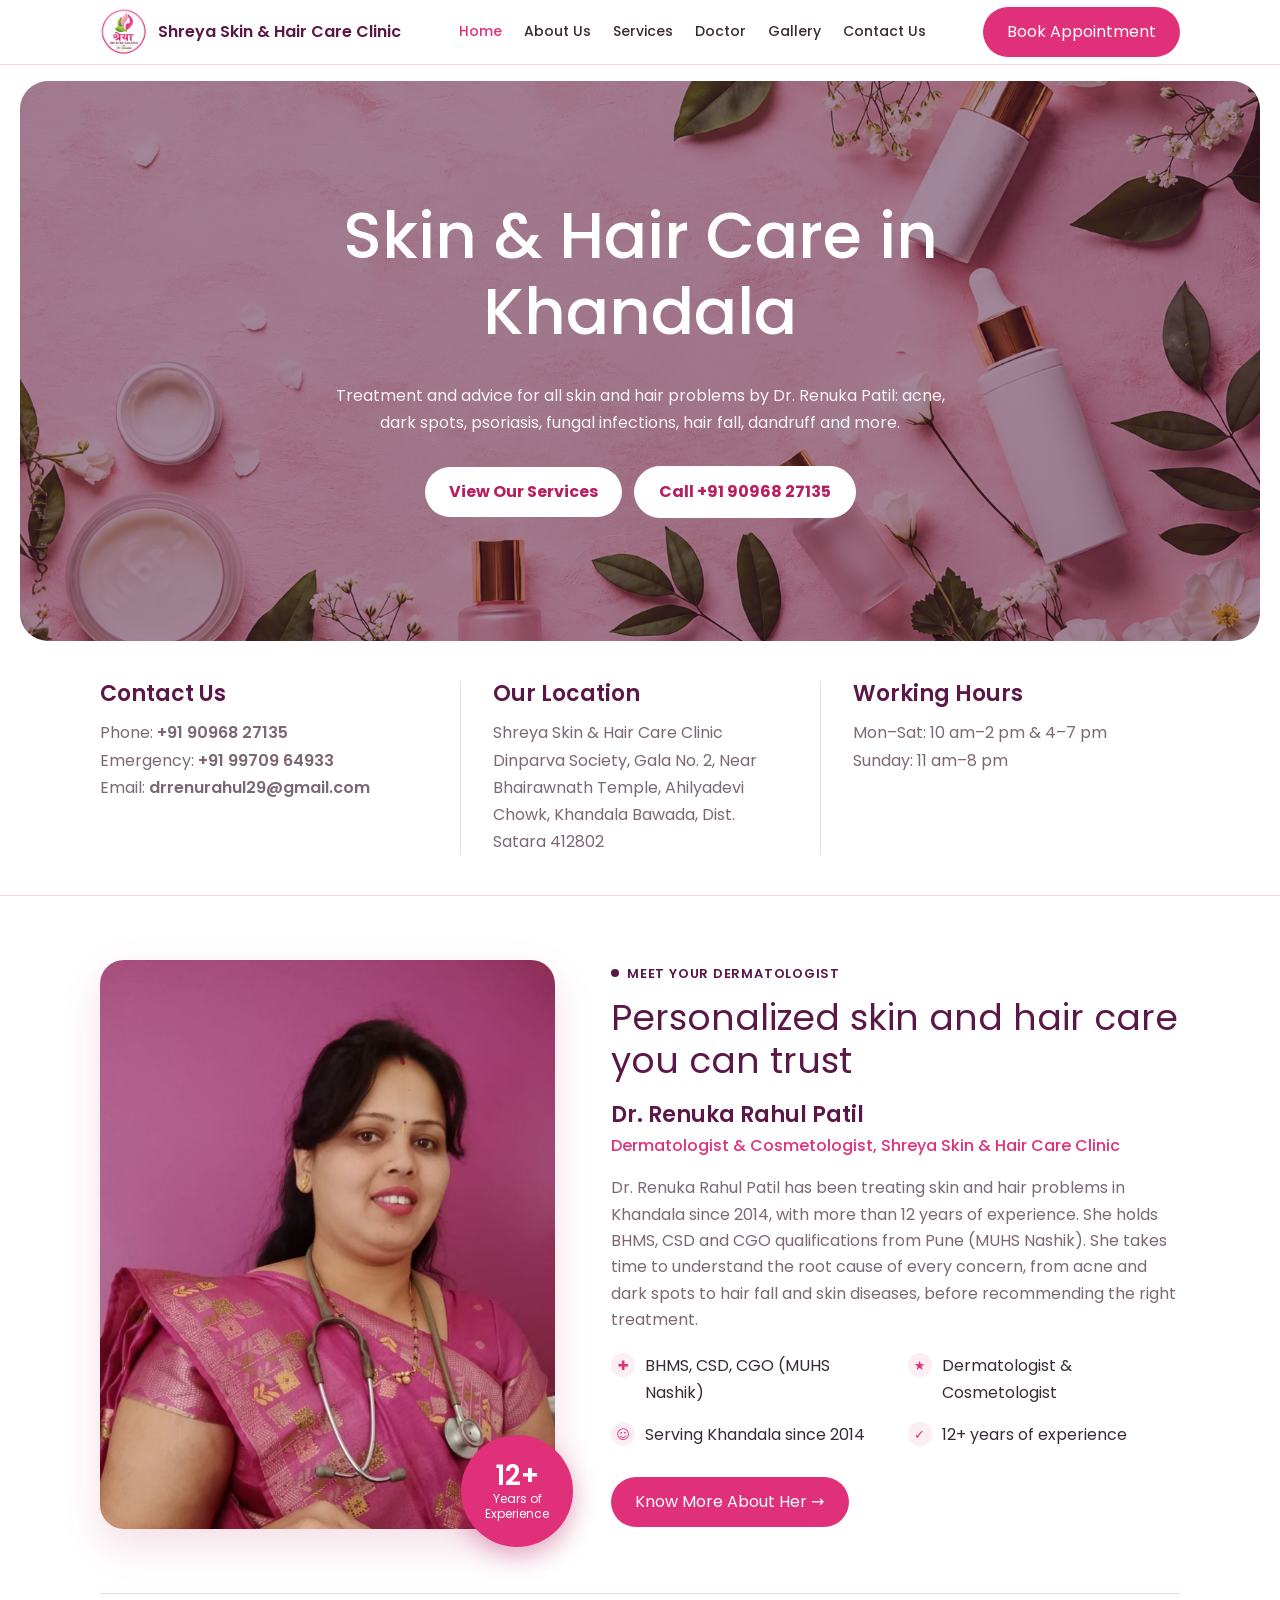
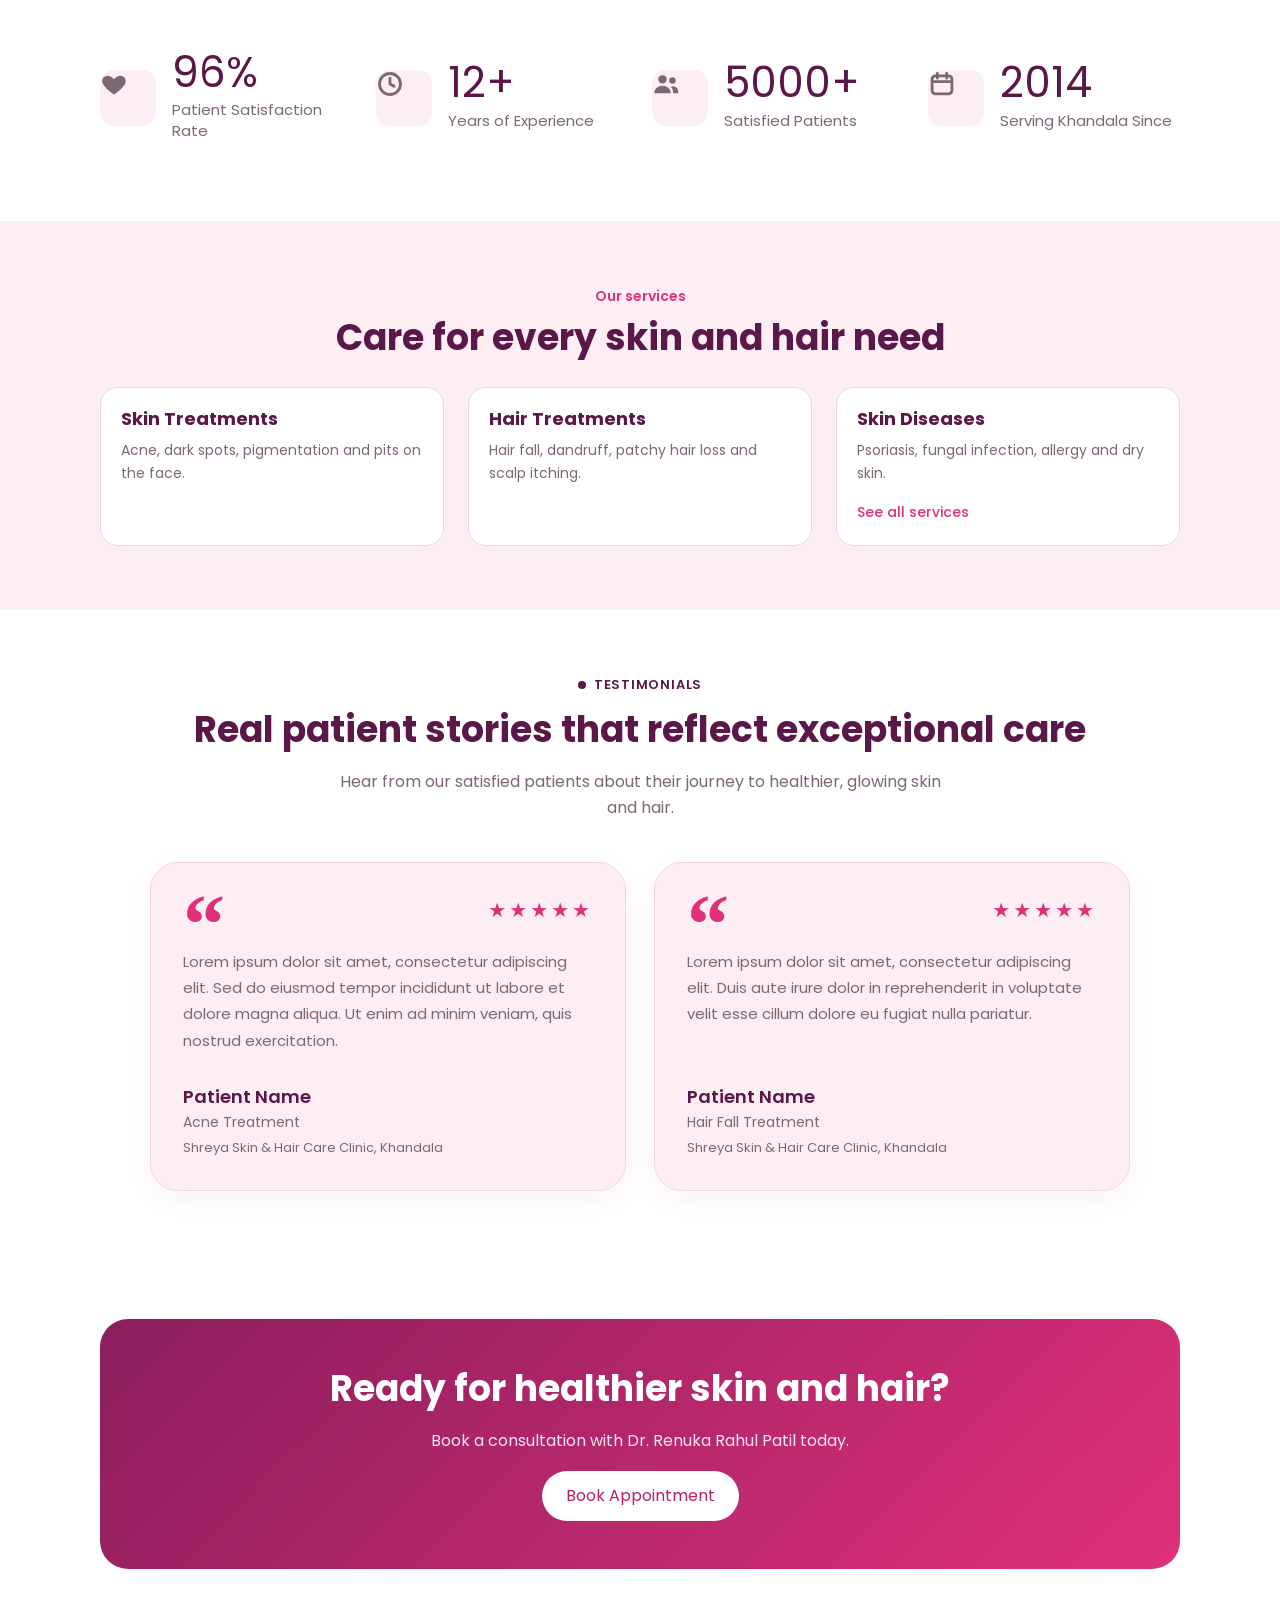
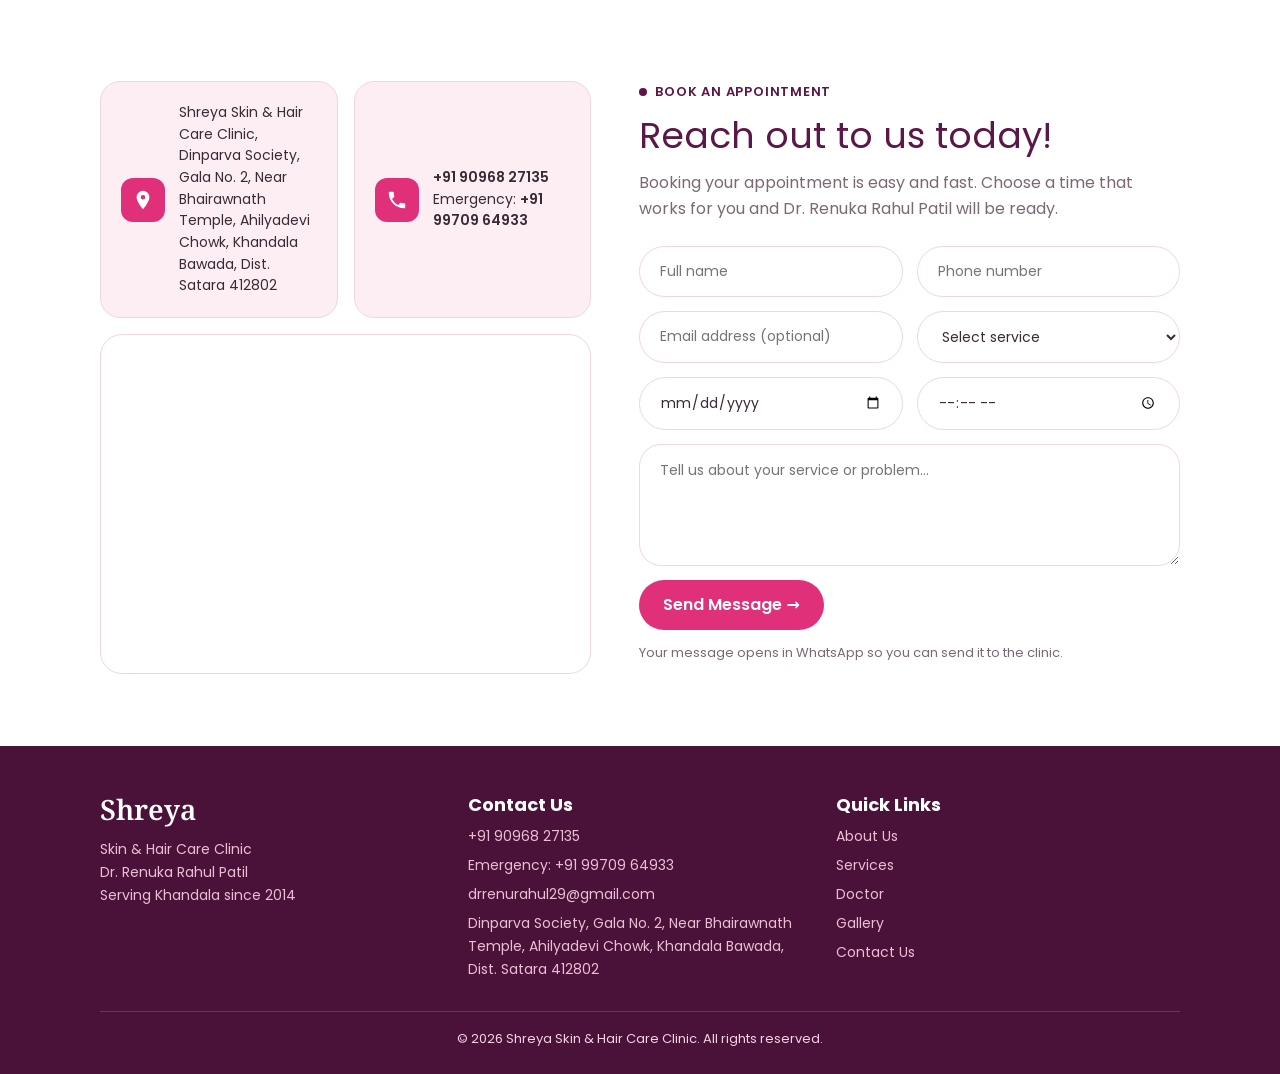
==== index.html @ c4e09630 "Add files via upload" ====
<!DOCTYPE html>
<html lang="en">
<head>
<meta charset="utf-8">
<meta name="viewport" content="width=device-width, initial-scale=1, viewport-fit=cover">
<title>Skin & Hair Care Clinic in Khandala | Shreya Skin & Hair Care Clinic</title>
<meta name="description" content="Shreya Skin & Hair Care Clinic, Khandala. Treatment and advice for skin and hair problems by Dr. Renuka Rahul Patil, Dermatologist &amp; Cosmetologist, since 2014. Call +91 90968 27135.">
<link rel="icon" href="images/logo.jpg">
<link href="https://fonts.googleapis.com/css2?family=Poppins:wght@400;500;600&family=Noto+Serif+Devanagari:wght@600&display=swap" rel="stylesheet">
<link rel="stylesheet" href="css/style.css">
<style>
.hero .wrap a.btn{font-weight:700!important;transition:background .25s,color .25s,border-color .25s,transform .25s!important}
.hero .wrap a.btn:hover,.hero .wrap a.btn:focus-visible{background:#9d2f5e!important;color:#fff!important;border-color:#9d2f5e!important;transform:translateY(-2px)!important}
</style>
</head>
<body>
<header><div class="wrap">
<a href="index.html" class="brand"><img src="images/logo.jpg" alt="Shreya clinic logo"><span>Shreya Skin & Hair Care Clinic</span></a>
<nav><a href="index.html" aria-current="true">Home</a><a href="about.html">About Us</a><a href="service.html">Services</a><a href="doctor.html">Doctor</a><a href="gallery.html">Gallery</a><a href="contact.html">Contact Us</a></nav>
<a class="btn" href="contact.html">Book Appointment</a>
</div></header>

<main>
<div class="hero hb"><div class="wrap">
<h1>Skin & Hair Care in Khandala</h1>
<p>Treatment and advice for all skin and hair problems by Dr. Renuka Patil: acne, dark spots, psoriasis, fungal infections, hair fall, dandruff and more.<br></p>
<a class="btn" href="service.html">View Our Services</a><a class="btn ghost" href="tel:+919096827135">Call +91 90968 27135</a>
</div></div>
<div class="info"><div class="wrap">
<div><h3>Contact Us</h3><p>Phone: <a href="tel:+919096827135">+91 90968 27135</a><br>Emergency: <a href="tel:+919970964933">+91 99709 64933</a><br>Email: <a href="mailto:drrenurahul29@gmail.com">drrenurahul29@gmail.com</a></p></div>
<div><h3>Our Location</h3><p>Shreya Skin &amp; Hair Care Clinic<br>Dinparva Society, Gala No. 2, Near Bhairawnath Temple, Ahilyadevi Chowk, Khandala Bawada, Dist. Satara 412802</p></div>
<div><h3>Working Hours</h3><p>Mon–Sat: 10 am–2 pm &amp; 4–7 pm<br>Sunday: 11 am–8 pm</p></div>
</div></div>
<section><div class="wrap dr">
<div class="drimg"><img src="images/dr-renuka-patil.jpg" alt="Dr. Renuka Patil"><div class="exp"><b>12+</b><span>Years of<br>Experience</span></div></div>
<div class="drtxt">
<div class="eyebrow">Meet your dermatologist</div>
<h2>Personalized skin and hair care you can trust</h2>
<h3>Dr. Renuka Rahul Patil</h3>
<div class="role">Dermatologist &amp; Cosmetologist, Shreya Skin &amp; Hair Care Clinic</div>
<p>Dr. Renuka Rahul Patil has been treating skin and hair problems in Khandala since 2014, with more than 12 years of experience. She holds BHMS, CSD and CGO qualifications from Pune (MUHS Nashik). She takes time to understand the root cause of every concern, from acne and dark spots to hair fall and skin diseases, before recommending the right treatment.</p>
<ul class="feat">
<li><i>&#10010;</i>BHMS, CSD, CGO (MUHS Nashik)</li>
<li><i>&#9733;</i>Dermatologist &amp; Cosmetologist</li>
<li><i>&#9786;</i>Serving Khandala since 2014</li>
<li><i>&#10003;</i>12+ years of experience</li>
</ul>
<a class="btn" href="doctor.html">Know More About Her &rarr;</a>
</div>
</div></section>
<section class="nsec"><div class="wrap"><div class="nums">
<div class="nm"><span class="ni"><svg viewBox="0 0 24 24" width="28" height="28" aria-hidden="true"><path fill="currentColor" d="M12 21s-7.5-4.6-9.6-9.4C1 8.4 3 5 6.5 5c2.1 0 3.8 1.1 5.5 3 1.7-1.9 3.4-3 5.5-3C21 5 23 8.4 21.6 11.6 19.5 16.4 12 21 12 21z"/></svg></span><div><b>96%</b><span>Patient Satisfaction Rate</span></div></div>
<div class="nm"><span class="ni"><svg viewBox="0 0 24 24" width="28" height="28" aria-hidden="true"><circle cx="12" cy="12" r="9" fill="none" stroke="currentColor" stroke-width="2.4"/><path d="M12 7v5l3.5 2" fill="none" stroke="currentColor" stroke-width="2.4" stroke-linecap="round" stroke-linejoin="round"/></svg></span><div><b>12+</b><span>Years of Experience</span></div></div>
<div class="nm"><span class="ni"><svg viewBox="0 0 24 24" width="28" height="28" aria-hidden="true"><circle cx="9" cy="8" r="3.6" fill="currentColor"/><path fill="currentColor" d="M2 20c0-4 3.2-6.4 7-6.4s7 2.4 7 6.4z"/><circle cx="17.5" cy="9" r="2.8" fill="currentColor"/><path fill="currentColor" d="M17.5 14c3 0 5 1.8 5 4.6V20h-4.3c0-2.2-.6-4.1-2-5.4.4-.4 .9-.6 1.3-.6z"/></svg></span><div><b>5000+</b><span>Satisfied Patients</span></div></div>
<div class="nm"><span class="ni"><svg viewBox="0 0 24 24" width="28" height="28" aria-hidden="true"><rect x="3.5" y="5" width="17" height="15.5" rx="3" fill="none" stroke="currentColor" stroke-width="2.4"/><path d="M3.5 10h17M8 3v4M16 3v4" fill="none" stroke="currentColor" stroke-width="2.4" stroke-linecap="round"/></svg></span><div><b>2014</b><span>Serving Khandala Since</span></div></div>
</div></div></section>
<section class="alt"><div class="wrap">
<div class="center"><div class="tag">Our services</div><h2>Care for every skin and hair need</h2></div>
<div class="grid3" style="margin-top:28px">
<div class="card"><div class="b"><h3>Skin Treatments</h3><p>Acne, dark spots, pigmentation and pits on the face.</p></div></div>
<div class="card"><div class="b"><h3>Hair Treatments</h3><p>Hair fall, dandruff, patchy hair loss and scalp itching.</p></div></div>
<div class="card"><div class="b"><h3>Skin Diseases</h3><p>Psoriasis, fungal infection, allergy and dry skin.</p><a class="l" href="service.html">See all services</a></div></div>
</div></div></section>
<section><div class="wrap">
<div class="center"><div class="eyebrow" style="justify-content:center">Testimonials</div><h2>Real patient stories that reflect exceptional care</h2><p>Hear from our satisfied patients about their journey to healthier, glowing skin and hair.</p></div>
<div class="tmg">
<div class="tm"><div class="tmh"><span class="qm" aria-hidden="true">&ldquo;</span><span class="stars" aria-label="5 out of 5 stars">&#9733;&#9733;&#9733;&#9733;&#9733;</span></div>
<p>Lorem ipsum dolor sit amet, consectetur adipiscing elit. Sed do eiusmod tempor incididunt ut labore et dolore magna aliqua. Ut enim ad minim veniam, quis nostrud exercitation.</p>
<div class="who"><b>Patient Name</b><span>Acne Treatment</span><small>Shreya Skin &amp; Hair Care Clinic, Khandala</small></div></div>
<div class="tm"><div class="tmh"><span class="qm" aria-hidden="true">&ldquo;</span><span class="stars" aria-label="5 out of 5 stars">&#9733;&#9733;&#9733;&#9733;&#9733;</span></div>
<p>Lorem ipsum dolor sit amet, consectetur adipiscing elit. Duis aute irure dolor in reprehenderit in voluptate velit esse cillum dolore eu fugiat nulla pariatur.</p>
<div class="who"><b>Patient Name</b><span>Hair Fall Treatment</span><small>Shreya Skin &amp; Hair Care Clinic, Khandala</small></div></div>
</div></div></section>
<section><div class="wrap"><div class="teal center"><h2>Ready for healthier skin and hair?</h2><p>Book a consultation with Dr. Renuka Rahul Patil today.</p><a class="btn" style="background:#fff;color:var(--pink-d)" href="#book">Book Appointment</a></div></div></section>
<section id="book" class="bks"><div class="wrap bk">
<div class="bkl">
<div class="bkc">
<div class="ic"><span><svg viewBox="0 0 24 24" width="22" height="22" aria-hidden="true"><path fill="currentColor" d="M12 2a7 7 0 0 0-7 7c0 5.2 7 13 7 13s7-7.8 7-13a7 7 0 0 0-7-7zm0 9.5A2.5 2.5 0 1 1 12 6.5a2.5 2.5 0 0 1 0 5z"/></svg></span><p>Shreya Skin &amp; Hair Care Clinic, Dinparva Society, Gala No. 2, Near Bhairawnath Temple, Ahilyadevi Chowk, Khandala Bawada, Dist. Satara 412802</p></div>
<div class="ic"><span><svg viewBox="0 0 24 24" width="22" height="22" aria-hidden="true"><path fill="currentColor" d="M6.6 10.8a15.1 15.1 0 0 0 6.6 6.6l2.2-2.2a1 1 0 0 1 1-.25c1.1.37 2.3.57 3.6.57a1 1 0 0 1 1 1V20a1 1 0 0 1-1 1C10.6 21 3 13.4 3 4a1 1 0 0 1 1-1h3.5a1 1 0 0 1 1 1c0 1.3.2 2.5.57 3.6a1 1 0 0 1-.25 1z"/></svg></span><p><a href="tel:+919096827135">+91 90968 27135</a><br>Emergency: <a href="tel:+919970964933">+91 99709 64933</a></p></div>
</div>
<div class="bmap"><iframe title="Shreya Skin &amp; Hair Care Clinic location" src="https://www.google.com/maps?q=Shreya+Skin+Hair+Care+Clinic+Ahilyadevi+Chowk+Khandala+Satara+412802&amp;output=embed" loading="lazy" referrerpolicy="no-referrer-when-downgrade" allowfullscreen></iframe></div>
</div>
<div class="bkr">
<div class="eyebrow">Book an appointment</div>
<h2>Reach out to us today!</h2>
<p>Booking your appointment is easy and fast. Choose a time that works for you and Dr. Renuka Rahul Patil will be ready.</p>
<form id="bkf" class="bkf">
<input type="text" name="name" placeholder="Full name" aria-label="Full name" required>
<input type="tel" name="phone" placeholder="Phone number" aria-label="Phone number" required>
<input type="email" name="email" placeholder="Email address (optional)" aria-label="Email address">
<select name="service" aria-label="Select service" required>
<option value="">Select service</option>
<option>Acne treatment</option>
<option>Dark spots &amp; pigmentation</option>
<option>Hair fall treatment</option>
<option>Dandruff &amp; scalp care</option>
<option>Psoriasis</option>
<option>Fungal infection</option>
<option>Allergy &amp; dry skin</option>
<option>Other</option>
</select>
<input type="date" name="date" aria-label="Preferred date">
<input type="time" name="time" aria-label="Preferred time">
<textarea name="msg" rows="4" placeholder="Tell us about your service or problem..." aria-label="Description"></textarea>
<button class="btn" type="submit">Send Message &rarr;</button>
</form>
<p class="bkn">Your message opens in WhatsApp so you can send it to the clinic.</p>
</div>
</div></section>
<script>
document.getElementById('bkf').addEventListener('submit',function(e){
e.preventDefault();var f=e.target,v=function(n){return f.elements[n].value.trim()};
var t='Appointment request%0AName: '+encodeURIComponent(v('name'))+'%0APhone: '+encodeURIComponent(v('phone'))+(v('email')?'%0AEmail: '+encodeURIComponent(v('email')):'')+'%0AService: '+encodeURIComponent(v('service'))+(v('date')?'%0ADate: '+encodeURIComponent(v('date')):'')+(v('time')?'%0ATime: '+encodeURIComponent(v('time')):'')+(v('msg')?'%0AMessage: '+encodeURIComponent(v('msg')):'');
window.open('https://wa.me/919096827135?text='+t,'_blank','noopener');
});
</script>
</main>

<footer><div class="wrap">
<div class="grid3">
<div><div class="wm">Shreya</div><p>Skin &amp; Hair Care Clinic<br>Dr. Renuka Rahul Patil<br>Serving Khandala since 2014</p></div>
<div><h3>Contact Us</h3><a href="tel:+919096827135">+91 90968 27135</a><a href="tel:+919970964933">Emergency: +91 99709 64933</a><a href="mailto:drrenurahul29@gmail.com">drrenurahul29@gmail.com</a><p>Dinparva Society, Gala No. 2, Near Bhairawnath Temple, Ahilyadevi Chowk, Khandala Bawada, Dist. Satara 412802</p></div>
<div><h3>Quick Links</h3><a href="about.html">About Us</a><a href="service.html">Services</a><a href="doctor.html">Doctor</a><a href="gallery.html">Gallery</a><a href="contact.html">Contact Us</a></div>
</div>
<div class="small">© 2026 Shreya Skin & Hair Care Clinic. All rights reserved.</div>
</div></footer>
<script src="js/main.js"></script>
</body>
</html>
---- css/style.css ----
:root{--pink:#e0307a;--pink-d:#b81f60;--blush:#fdeef4;--green:#6fa51f;--plum:#5b1747;--bg:#fff;--card:#fff;--text:#3a2a35;--muted:#7b6874;--line:#f0d6e2;box-sizing:border-box;padding-top:env(safe-area-inset-top,0px);padding-bottom:env(safe-area-inset-bottom,0px)}
@media (prefers-color-scheme:dark){:root:not([data-theme="light"]){--bg:#1d1219;--card:#2a1a24;--blush:#2a1a24;--text:#f3e6ed;--muted:#c3a9b8;--line:#4a2d3d;--plum:#f3d3e3}}
:root[data-theme="dark"]{--bg:#1d1219;--card:#2a1a24;--blush:#2a1a24;--text:#f3e6ed;--muted:#c3a9b8;--line:#4a2d3d;--plum:#f3d3e3}
html{scroll-padding-top:70px;scroll-behavior:smooth}
*{box-sizing:border-box}
body{margin:0;background:var(--bg);color:var(--text);font:400 16px/1.65 Poppins,system-ui,sans-serif}
h1,h2,h3{color:var(--plum);line-height:1.2;margin:0 0 .5em}
h1{font-size:clamp(30px,5vw,52px)}h2{font-size:clamp(24px,3.4vw,36px)}h3{font-size:18px}
p{margin:0 0 1em;color:var(--muted);max-width:62ch}
a{color:inherit;text-decoration:none}
.wrap{max-width:1120px;margin:0 auto;padding:0 20px}
section{padding:64px 0}
.btn{display:inline-block;background:var(--pink);color:#fff;padding:12px 24px;border-radius:999px;font-weight:500;border:0;cursor:pointer;font:inherit}
.btn:hover{background:var(--pink-d)}.btn.ghost{background:transparent;border:1.5px solid #fff}
:focus-visible{outline:3px solid var(--green);outline-offset:2px}
header{position:sticky;top:0;z-index:9;background:var(--bg);border-bottom:1px solid var(--line)}
header .wrap{display:flex;align-items:center;justify-content:space-between;height:64px;gap:16px}
header img{height:48px;width:48px;border-radius:50%}
.brand{display:flex;align-items:center;gap:10px;font-weight:600;color:var(--plum)}
nav{display:flex;gap:22px;font-size:14px;font-weight:500}nav a:hover{color:var(--pink)}
@media(max-width:820px){nav{display:none}.brand span{display:none}}
.hero{background:linear-gradient(135deg,#e0307a,#8b1e5c 60%,#4c7a14);color:#fff;text-align:center;padding:96px 0}
.hero h1,.hero p{color:#fff;margin-left:auto;margin-right:auto}.hero p{opacity:.92}
.hero .btn{background:#fff;color:var(--pink-d);margin:6px}
.info{background:var(--card);border-bottom:1px solid var(--line);padding:40px 0}
.info .wrap,.grid3,.grid2{display:grid;gap:24px}
.info .wrap{grid-template-columns:repeat(3,1fr);gap:0}
.info .wrap>div{padding:0 32px;border-left:1px solid var(--line)}
.info .wrap>div:first-child{border-left:0;padding-left:0}
.info h3{font-size:22px;font-weight:600;margin-bottom:12px}
.info p{margin:0;font-size:16px;line-height:1.7}
.info a{font-weight:600;color:var(--muted)}.info a:hover{color:var(--pink)}
@media(max-width:760px){.info .wrap{grid-template-columns:1fr}.info .wrap>div{padding:16px 0;border-left:0;border-top:1px solid var(--line)}.info .wrap>div:first-child{border-top:0;padding-top:0}}
.grid2{grid-template-columns:repeat(auto-fit,minmax(300px,1fr));align-items:center}
.grid3{grid-template-columns:repeat(auto-fit,minmax(260px,1fr))}
.ph{aspect-ratio:4/3;border-radius:20px;background:linear-gradient(145deg,#f9b4cf,#e0307a 55%,#8fbf3a);display:grid;place-items:center;color:#fff;text-align:center;padding:16px;font-size:14px}
.ph.tall{aspect-ratio:3/4}
.tag{color:var(--pink);font-weight:600;font-size:14px;margin-bottom:8px}
.alt{background:var(--blush)}
ul.ticks{list-style:none;padding:0;margin:0 0 20px}ul.ticks li{padding-left:28px;position:relative;margin-bottom:8px;color:var(--muted)}
ul.ticks li:before{content:"✓";position:absolute;left:0;color:var(--green);font-weight:700}
.stats{display:grid;grid-template-columns:repeat(auto-fit,minmax(170px,1fr));gap:16px;text-align:center}
.stats b{display:block;font-size:34px;color:var(--pink)}.stats span{color:var(--muted);font-size:14px}
.card{background:var(--card);border:1px solid var(--line);border-radius:18px;overflow:hidden}
.card .ph{border-radius:0;aspect-ratio:16/9}.card div.b{padding:20px}.card p{font-size:14px}
.card a.l{color:var(--pink);font-weight:500;font-size:14px}
.center{text-align:center}.center p{margin-left:auto;margin-right:auto}
.step{display:flex;gap:16px;margin-bottom:20px}.step i{font-style:normal;flex:none;width:40px;height:40px;border-radius:50%;background:var(--pink);color:#fff;display:grid;place-items:center;font-weight:600}
.step p{margin:0}
.teal{background:linear-gradient(135deg,#8b1e5c,#e0307a);border-radius:28px;padding:48px 28px;color:#fff}
.teal h2,.teal h3{color:#fff}.teal p{color:#fde3ee}
.ba{display:grid;grid-template-columns:repeat(auto-fit,minmax(240px,1fr));gap:16px}
details{background:var(--card);border:1px solid var(--line);border-radius:14px;padding:16px 20px;margin-bottom:12px}
summary{cursor:pointer;font-weight:500;color:var(--plum)}details p{margin:10px 0 0}
.quote{padding:24px}.quote p{font-style:italic}.quote b{color:var(--plum);font-size:14px}
form{display:grid;gap:12px}
input,select,textarea{width:100%;padding:12px 14px;border:1px solid var(--line);border-radius:12px;background:var(--card);color:var(--text);font:inherit}
footer{background:#4a1239;color:#f3d3e3;padding:48px 0 24px}
footer .grid3{margin-bottom:24px}footer h3{color:#fff}footer p,footer a{color:#e9bfd4;font-size:14px;display:block;margin-bottom:6px}
.small{font-size:13px;text-align:center;border-top:1px solid #7a2a62;padding-top:16px}
.wm{font:600 28px 'Noto Serif Devanagari',serif;color:#fff}
.pg[hidden]{display:none}nav a[aria-current=true]{color:var(--pink)}
@media(max-width:820px){header .wrap{flex-wrap:wrap;height:auto;padding:8px 20px}nav{display:flex;overflow-x:auto;order:3;width:100%;gap:18px;white-space:nowrap}.brand span{display:inline;font-size:13px}}
.pic{width:100%;border-radius:20px;display:block;object-fit:cover}.pic.tall{aspect-ratio:3/4;object-position:top}.ba img{width:100%;aspect-ratio:4/5;object-fit:contain;background:#fff;border-radius:16px;border:1px solid var(--line)}
.filters{display:flex;gap:8px;flex-wrap:wrap;margin-bottom:28px}.filters button{border:1px solid var(--line);background:var(--card);color:var(--text);padding:8px 20px;border-radius:999px;font:inherit;cursor:pointer}.filters button[aria-pressed=true]{background:var(--pink);color:#fff;border-color:var(--pink)}
.gal{display:grid;grid-template-columns:repeat(auto-fill,minmax(280px,1fr));gap:24px}
.gc{background:var(--card);border:1px solid var(--line);border-radius:20px;overflow:hidden;box-shadow:0 8px 28px rgba(224,48,122,.1);cursor:zoom-in}.gc[hidden]{display:none}
.gc>img{width:100%;aspect-ratio:1/1;object-fit:cover;object-position:top;display:block;background:var(--blush)}.gc.doc>img{object-fit:contain}
.gc div{padding:16px 20px 22px}.gc small{color:var(--pink);font-weight:600;font-size:13px}.gc h3{margin:4px 0 6px}.gc p{font-size:14px;margin:0}
#lb{position:fixed;inset:0;z-index:50;background:rgba(30,10,24,.88);display:grid;place-items:center;padding:20px}#lb[hidden]{display:none}#lb img{max-width:100%;max-height:92vh;border-radius:12px}#lb button{position:absolute;top:calc(12px + env(safe-area-inset-top,0px));right:16px;width:44px;height:44px;border-radius:50%;border:0;background:#fff;font-size:26px;cursor:pointer}
.map{display:block;position:relative;border-radius:22px;overflow:hidden;border:1px solid var(--line);margin-top:20px}.map svg{display:block;width:100%;height:auto}
.mapcard{position:absolute;left:16px;bottom:16px;max-width:300px;background:var(--card);color:var(--muted);padding:14px 18px;border-radius:16px;font-size:14px;line-height:1.5;box-shadow:0 8px 24px rgba(0,0,0,.18)}.mapcard b{display:block;color:var(--plum)}.mapcard u{color:var(--pink);font-weight:500}
.hh{text-align:left;padding:56px 0 0;overflow:hidden}.hh .wrap{display:grid;grid-template-columns:1.1fr .9fr;gap:24px;align-items:end}
.hh h1,.hh p{margin-left:0;margin-right:0}.ht{padding-bottom:56px}
.hi{position:relative;width:100%;max-width:400px;margin:0 auto;aspect-ratio:4/5}.hi svg{position:absolute;inset:0;width:100%;height:100%}
.arch{position:absolute;left:12%;right:12%;bottom:0;width:76%;height:88%;object-fit:cover;object-position:top;border-radius:999px 999px 0 0;border:6px solid rgba(255,255,255,.9);border-bottom:0;background:#f9b4cf}
.bd{position:absolute;left:0;bottom:36px;background:var(--card);color:var(--muted);padding:10px 16px;border-radius:14px;font-size:13px;line-height:1.4;box-shadow:0 8px 24px rgba(0,0,0,.22)}.bd b{display:block;color:var(--plum);font-size:15px}
@media(max-width:760px){.hh .wrap{grid-template-columns:1fr}.ht{padding-bottom:8px}.hi{max-width:320px}}

.hb{margin:16px 20px 0;border-radius:28px;background:linear-gradient(rgba(70,15,52,.5),rgba(70,15,52,.5)),url(../images/banner2.png) center/cover;min-height:560px;display:grid;place-items:center;padding:80px 0}
.hb.sm{min-height:260px;padding:56px 0}.hb h1{font-weight:500;font-size:clamp(34px,6vw,64px)}.hb.sm h1{font-size:clamp(30px,4.5vw,48px)}
.hb .wrap{max-width:900px}.hb p{margin:0 auto 24px;max-width:640px}

.dr{display:grid;grid-template-columns:1fr 1.25fr;gap:56px;align-items:center}
.drimg{position:relative}
.drimg img{width:100%;aspect-ratio:4/5;object-fit:cover;object-position:top;border-radius:24px;display:block;box-shadow:0 16px 40px rgba(184,31,96,.15)}
.exp{position:absolute;right:-18px;bottom:-18px;width:112px;height:112px;border-radius:50%;background:var(--pink);color:#fff;display:flex;flex-direction:column;align-items:center;justify-content:center;text-align:center;font-size:12px;line-height:1.2;box-shadow:0 8px 24px rgba(184,31,96,.35)}
.exp b{font-size:28px;font-weight:600;line-height:1.1}
.eyebrow{display:flex;align-items:center;gap:8px;text-transform:uppercase;letter-spacing:.06em;font-size:13px;font-weight:600;color:var(--plum);margin-bottom:12px}
.eyebrow:before{content:"";width:8px;height:8px;border-radius:50%;background:var(--plum)}
.dr h2{font-weight:400}
.dr h3{font-size:22px;font-weight:600;margin:20px 0 4px}
.role{color:var(--pink);font-weight:500;margin-bottom:16px}
.dr p{max-width:none}
.feat{list-style:none;padding:0;margin:20px 0 28px;display:grid;grid-template-columns:1fr 1fr;gap:16px 24px}
.feat li{display:flex;gap:10px;align-items:flex-start;color:var(--text)}
.feat i{font-style:normal;flex:none;width:24px;height:24px;border-radius:50%;background:var(--blush);color:var(--pink);display:grid;place-items:center;font-size:13px}
@media(max-width:820px){.dr{grid-template-columns:1fr;gap:40px}.exp{right:12px;bottom:-24px}.feat{grid-template-columns:1fr}}
.info a{overflow-wrap:anywhere}

.nsec{padding:0 0 24px}
.nums{display:grid;grid-template-columns:repeat(4,1fr);gap:24px;border-top:1px solid var(--line);padding:56px 0}
.nm{display:flex;align-items:center;gap:16px}
.ni{flex:none;width:56px;height:56px;border-radius:14px;background:var(--blush);color:var(--plum);display:grid;place-items:center}
.nm b{display:block;font-size:clamp(30px,3.4vw,42px);font-weight:400;line-height:1.1;color:var(--plum)}
.nm span{display:block;color:var(--muted);font-size:15px;line-height:1.35;margin-top:4px}
@media(max-width:900px){.nums{grid-template-columns:1fr 1fr;gap:32px 24px}}
@media(max-width:480px){.nums{grid-template-columns:1fr}}

.tmg{display:grid;grid-template-columns:1fr 1fr;gap:28px;margin-top:40px;max-width:980px;margin-left:auto;margin-right:auto}
.tm{background:var(--blush);border:1px solid var(--line);border-radius:28px;padding:28px 32px 32px;display:flex;flex-direction:column;box-shadow:0 8px 28px rgba(184,31,96,.06)}
.tmh{display:flex;justify-content:space-between;align-items:center}
.qm{font:700 84px/0.8 Georgia,serif;color:var(--pink);height:40px;overflow:visible}
.stars{color:var(--pink);font-size:20px;letter-spacing:3px}
.tm p{margin:18px 0 28px;max-width:none;flex:1;font-size:15px;line-height:1.75}
.who b{display:block;color:var(--plum);font-size:18px;font-weight:600}
.who span{display:block;font-size:14px;color:var(--muted)}
.who small{display:block;font-size:13px;color:var(--muted);margin-top:2px}
@media(max-width:760px){.tmg{grid-template-columns:1fr}}

.bks{padding:48px 0 72px}
.bk{display:grid;grid-template-columns:1fr 1.1fr;gap:48px;align-items:start}
.bkc{display:grid;grid-template-columns:1fr 1fr;gap:16px}
.ic{background:var(--blush);border:1px solid var(--line);border-radius:20px;padding:20px;display:flex;gap:14px;align-items:center}
.ic>span{flex:none;width:44px;height:44px;border-radius:12px;background:var(--pink);color:#fff;display:grid;place-items:center}
.ic p{margin:0;font-size:14px;line-height:1.55;color:var(--text)}
.ic a{font-weight:600}.ic a:hover{color:var(--pink)}
.bmap{margin-top:16px;border-radius:22px;overflow:hidden;border:1px solid var(--line);height:340px}
.bmap iframe{width:100%;height:100%;border:0;display:block}
.bkr h2{font-weight:400;margin-bottom:12px}
.bkf{grid-template-columns:1fr 1fr;gap:14px;margin-top:24px}
.bkf input,.bkf select{border-radius:999px;padding:13px 20px;font-size:14px}
.bkf textarea{grid-column:1/-1;border-radius:22px;padding:14px 20px;font-size:14px;resize:vertical}
.bkf .btn{justify-self:start;font-weight:600}
.bkn{font-size:13px;margin:12px 0 0}
@media(max-width:900px){.bk{grid-template-columns:1fr;gap:40px}}
@media(max-width:560px){.bkc,.bkf{grid-template-columns:1fr}}
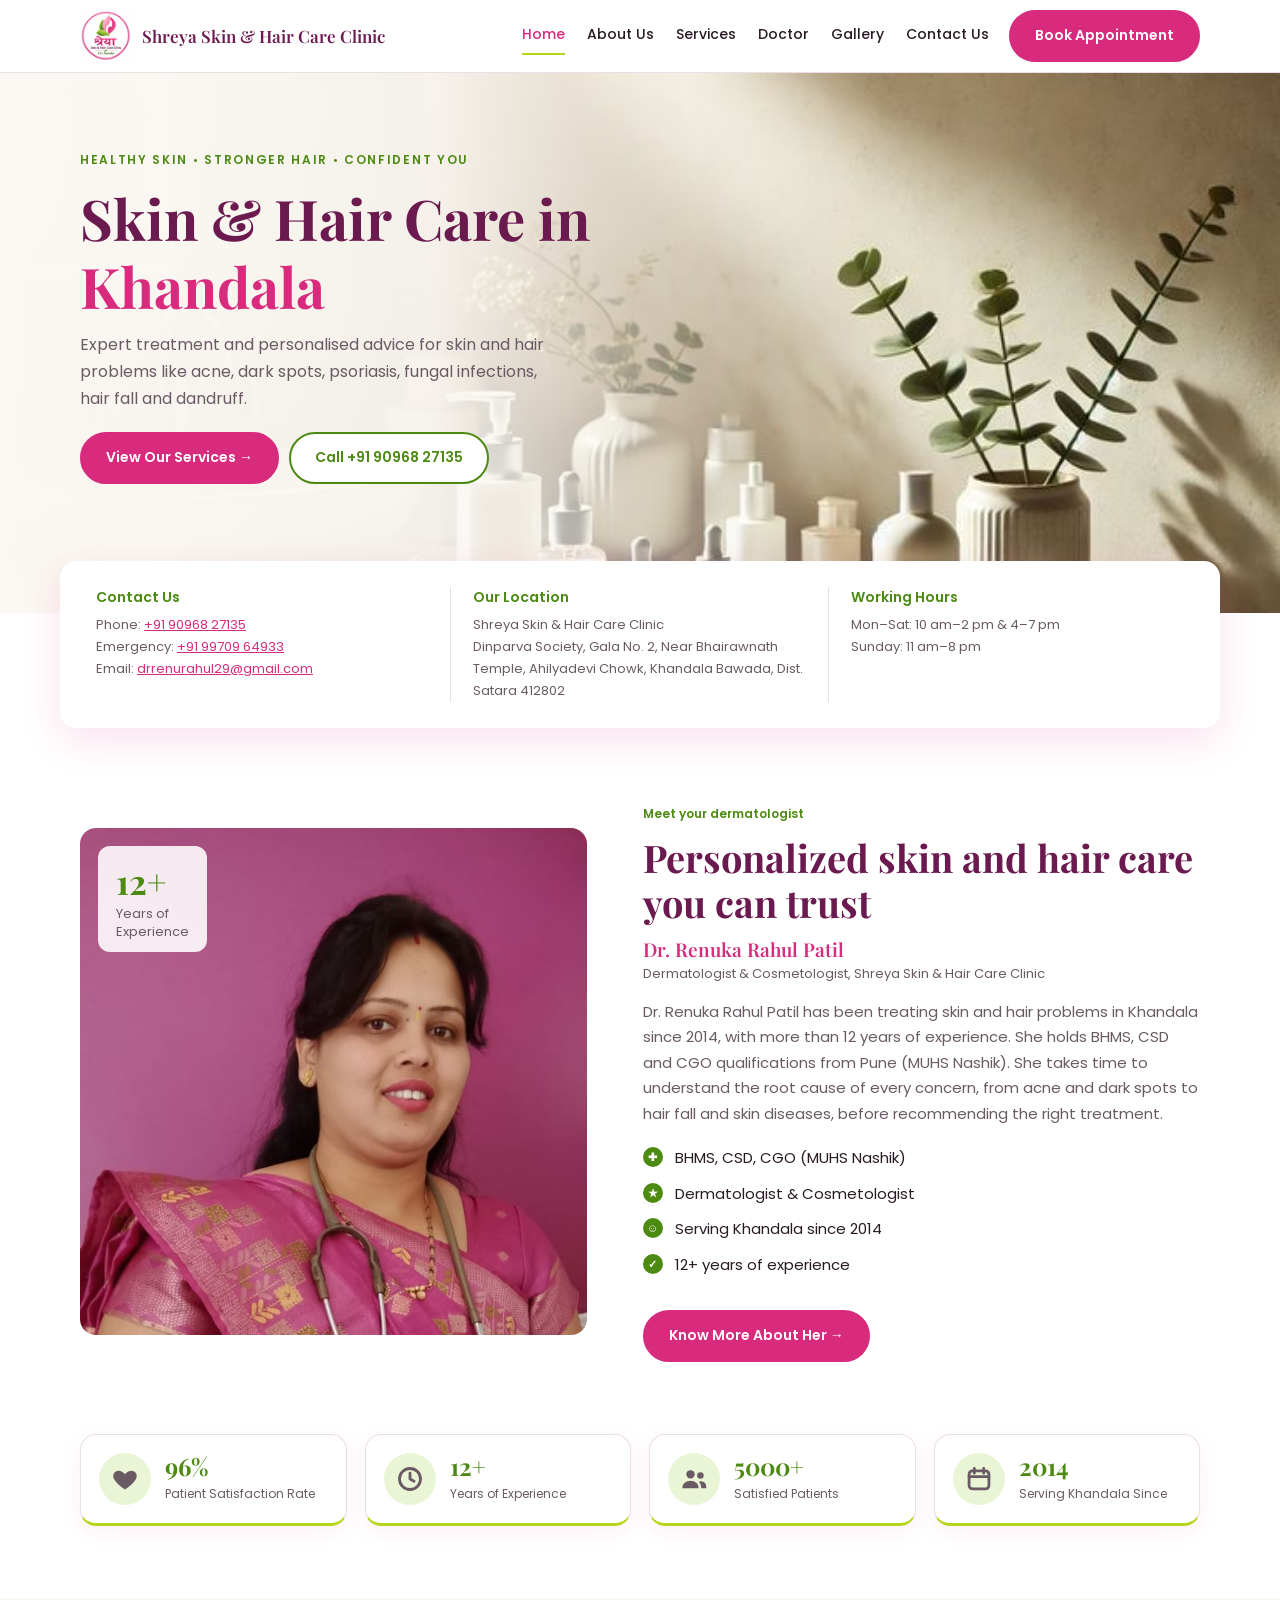
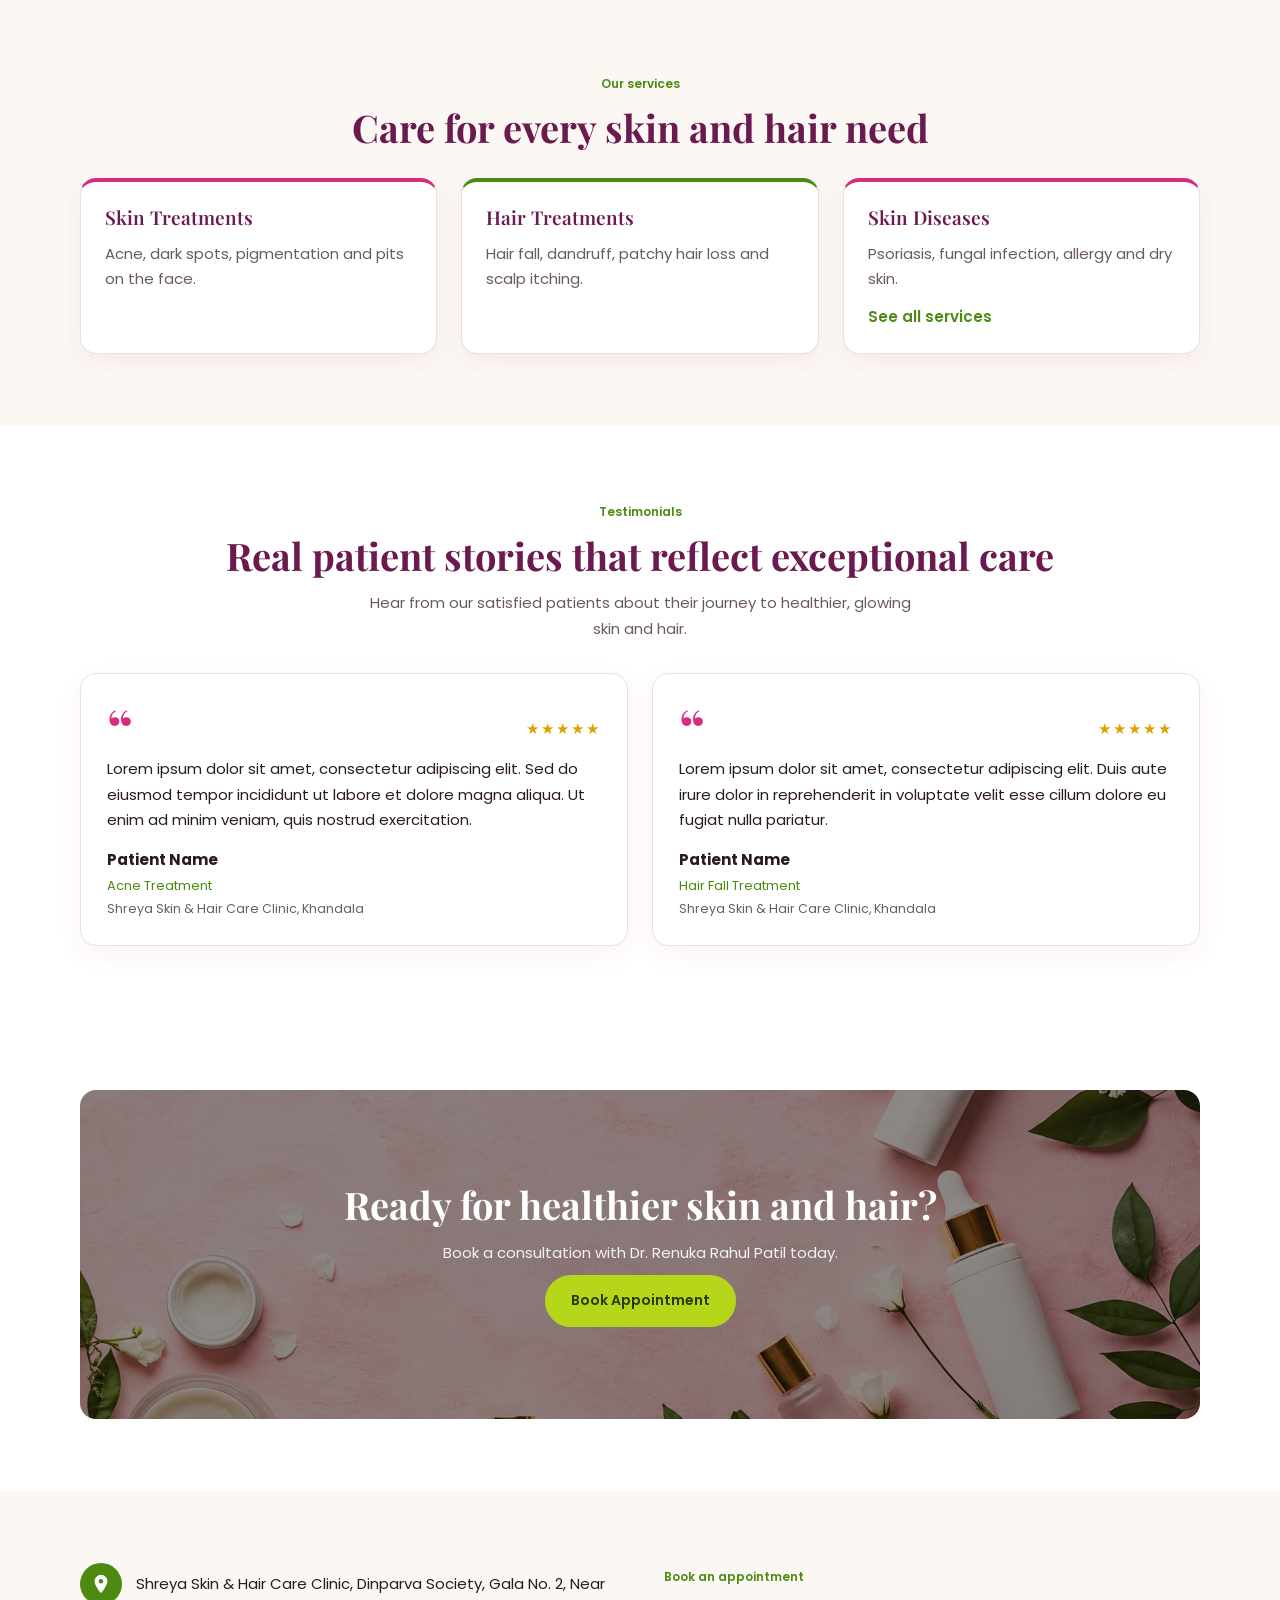
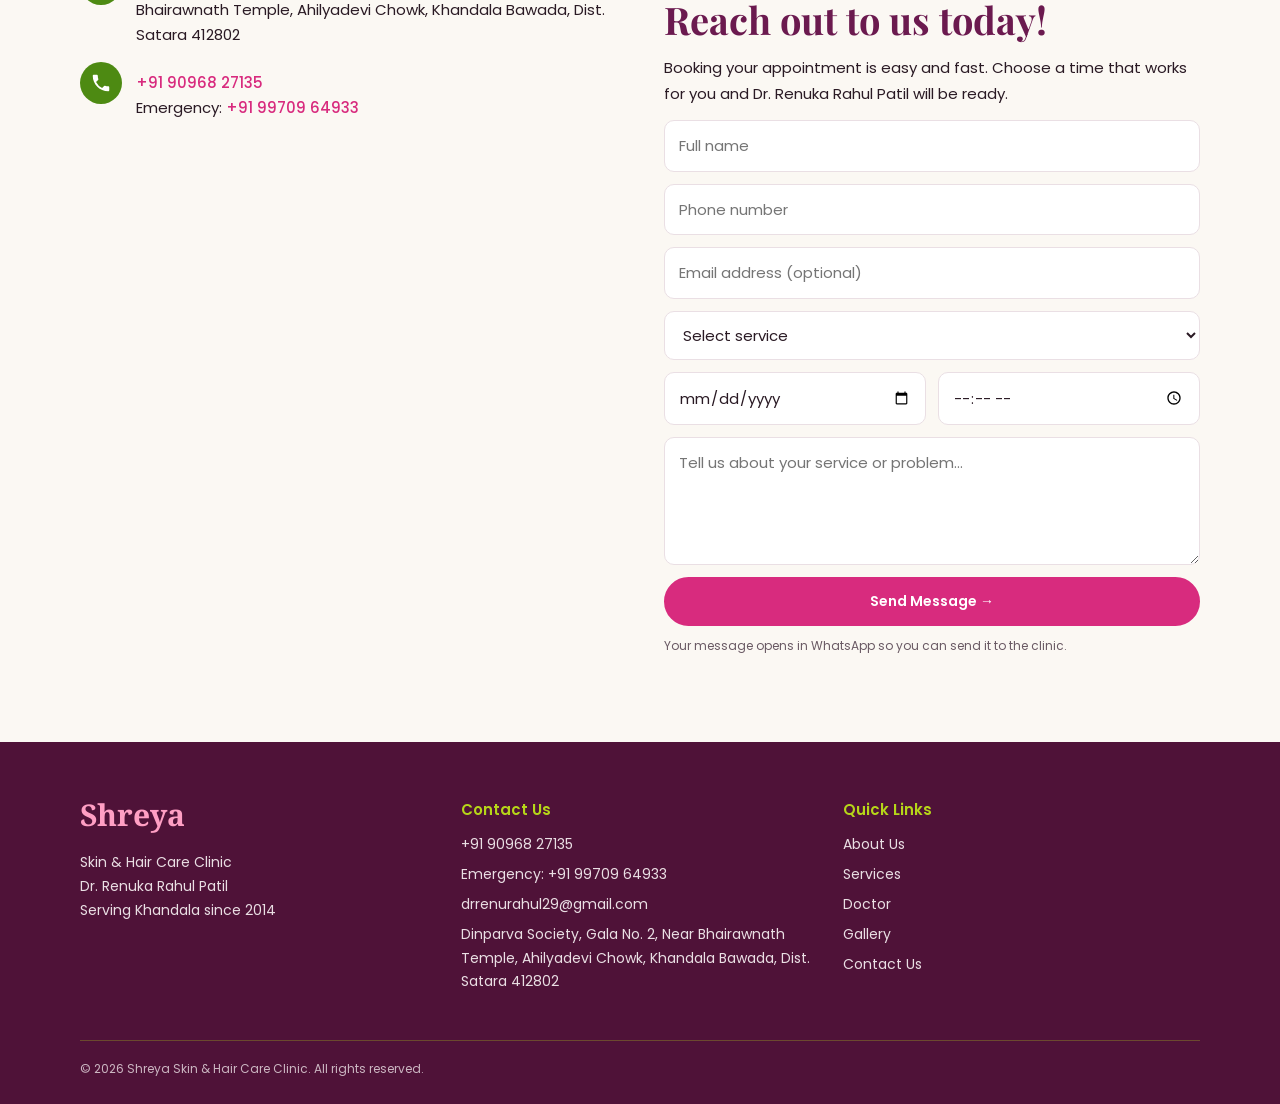
==== commit adf1bbc8: "Add files via upload" ====
--- a/index.html
+++ b/index.html
@@ -6,12 +6,8 @@
 <title>Skin & Hair Care Clinic in Khandala | Shreya Skin & Hair Care Clinic</title>
 <meta name="description" content="Shreya Skin & Hair Care Clinic, Khandala. Treatment and advice for skin and hair problems by Dr. Renuka Rahul Patil, Dermatologist &amp; Cosmetologist, since 2014. Call +91 90968 27135.">
 <link rel="icon" href="images/logo.jpg">
-<link href="https://fonts.googleapis.com/css2?family=Poppins:wght@400;500;600&family=Noto+Serif+Devanagari:wght@600&display=swap" rel="stylesheet">
+<link href="https://fonts.googleapis.com/css2?family=Poppins:wght@400;500;600&family=Playfair+Display:wght@600;700&family=Noto+Serif+Devanagari:wght@600&display=swap" rel="stylesheet">
 <link rel="stylesheet" href="css/style.css">
-<style>
-.hero .wrap a.btn{font-weight:700!important;transition:background .25s,color .25s,border-color .25s,transform .25s!important}
-.hero .wrap a.btn:hover,.hero .wrap a.btn:focus-visible{background:#9d2f5e!important;color:#fff!important;border-color:#9d2f5e!important;transform:translateY(-2px)!important}
-</style>
 </head>
 <body>
 <header><div class="wrap">
@@ -21,10 +17,11 @@
 </div></header>
 
 <main>
-<div class="hero hb"><div class="wrap">
-<h1>Skin & Hair Care in Khandala</h1>
-<p>Treatment and advice for all skin and hair problems by Dr. Renuka Patil: acne, dark spots, psoriasis, fungal infections, hair fall, dandruff and more.<br></p>
-<a class="btn" href="service.html">View Our Services</a><a class="btn ghost" href="tel:+919096827135">Call +91 90968 27135</a>
+<div class="hero"><div class="wrap">
+<div><div class="kick">HEALTHY SKIN &bull; STRONGER HAIR &bull; CONFIDENT YOU</div>
+<h1>Skin &amp; Hair Care in <span>Khandala</span></h1>
+<p>Expert treatment and personalised advice for skin and hair problems like acne, dark spots, psoriasis, fungal infections, hair fall and dandruff.</p>
+<a class="btn" href="service.html">View Our Services &rarr;</a><a class="btn ghost" href="tel:+919096827135">Call +91 90968 27135</a></div>
 </div></div>
 <div class="info"><div class="wrap">
 <div><h3>Contact Us</h3><p>Phone: <a href="tel:+919096827135">+91 90968 27135</a><br>Emergency: <a href="tel:+919970964933">+91 99709 64933</a><br>Email: <a href="mailto:drrenurahul29@gmail.com">drrenurahul29@gmail.com</a></p></div>
@@ -71,7 +68,7 @@
 <p>Lorem ipsum dolor sit amet, consectetur adipiscing elit. Duis aute irure dolor in reprehenderit in voluptate velit esse cillum dolore eu fugiat nulla pariatur.</p>
 <div class="who"><b>Patient Name</b><span>Hair Fall Treatment</span><small>Shreya Skin &amp; Hair Care Clinic, Khandala</small></div></div>
 </div></div></section>
-<section><div class="wrap"><div class="teal center"><h2>Ready for healthier skin and hair?</h2><p>Book a consultation with Dr. Renuka Rahul Patil today.</p><a class="btn" style="background:#fff;color:var(--pink-d)" href="#book">Book Appointment</a></div></div></section>
+<section><div class="wrap"><div class="teal center"><h2>Ready for healthier skin and hair?</h2><p>Book a consultation with Dr. Renuka Rahul Patil today.</p><a class="btn"  href="#book">Book Appointment</a></div></div></section>
 <section id="book" class="bks"><div class="wrap bk">
 <div class="bkl">
 <div class="bkc">
--- a/css/style.css
+++ b/css/style.css
@@ -1,137 +1,159 @@
-:root{--pink:#e0307a;--pink-d:#b81f60;--blush:#fdeef4;--green:#6fa51f;--plum:#5b1747;--bg:#fff;--card:#fff;--text:#3a2a35;--muted:#7b6874;--line:#f0d6e2;box-sizing:border-box;padding-top:env(safe-area-inset-top,0px);padding-bottom:env(safe-area-inset-bottom,0px)}
-@media (prefers-color-scheme:dark){:root:not([data-theme="light"]){--bg:#1d1219;--card:#2a1a24;--blush:#2a1a24;--text:#f3e6ed;--muted:#c3a9b8;--line:#4a2d3d;--plum:#f3d3e3}}
-:root[data-theme="dark"]{--bg:#1d1219;--card:#2a1a24;--blush:#2a1a24;--text:#f3e6ed;--muted:#c3a9b8;--line:#4a2d3d;--plum:#f3d3e3}
-html{scroll-padding-top:70px;scroll-behavior:smooth}
+:root{--green:#4d8a12;--green-d:#3b6c0d;--green-l:#eaf5d6;--lime:#b6d619;--teal:#d82b7e;--teal-d:#a81e60;--teal-l:#fde6f0;--plum:#6b1a4f;--cream:#fbf8f3;--card:#fff;--ink:#2a1a24;--muted:#6a5a64;--gold:#4d8a12;--line:#eadfe4;--pink-d:var(--teal-d);--r:16px}
 *{box-sizing:border-box}
-body{margin:0;background:var(--bg);color:var(--text);font:400 16px/1.65 Poppins,system-ui,sans-serif}
-h1,h2,h3{color:var(--plum);line-height:1.2;margin:0 0 .5em}
-h1{font-size:clamp(30px,5vw,52px)}h2{font-size:clamp(24px,3.4vw,36px)}h3{font-size:18px}
-p{margin:0 0 1em;color:var(--muted);max-width:62ch}
-a{color:inherit;text-decoration:none}
-.wrap{max-width:1120px;margin:0 auto;padding:0 20px}
-section{padding:64px 0}
-.btn{display:inline-block;background:var(--pink);color:#fff;padding:12px 24px;border-radius:999px;font-weight:500;border:0;cursor:pointer;font:inherit}
-.btn:hover{background:var(--pink-d)}.btn.ghost{background:transparent;border:1.5px solid #fff}
-:focus-visible{outline:3px solid var(--green);outline-offset:2px}
-header{position:sticky;top:0;z-index:9;background:var(--bg);border-bottom:1px solid var(--line)}
-header .wrap{display:flex;align-items:center;justify-content:space-between;height:64px;gap:16px}
-header img{height:48px;width:48px;border-radius:50%}
-.brand{display:flex;align-items:center;gap:10px;font-weight:600;color:var(--plum)}
-nav{display:flex;gap:22px;font-size:14px;font-weight:500}nav a:hover{color:var(--pink)}
-@media(max-width:820px){nav{display:none}.brand span{display:none}}
-.hero{background:linear-gradient(135deg,#e0307a,#8b1e5c 60%,#4c7a14);color:#fff;text-align:center;padding:96px 0}
-.hero h1,.hero p{color:#fff;margin-left:auto;margin-right:auto}.hero p{opacity:.92}
-.hero .btn{background:#fff;color:var(--pink-d);margin:6px}
-.info{background:var(--card);border-bottom:1px solid var(--line);padding:40px 0}
-.info .wrap,.grid3,.grid2{display:grid;gap:24px}
-.info .wrap{grid-template-columns:repeat(3,1fr);gap:0}
-.info .wrap>div{padding:0 32px;border-left:1px solid var(--line)}
-.info .wrap>div:first-child{border-left:0;padding-left:0}
-.info h3{font-size:22px;font-weight:600;margin-bottom:12px}
-.info p{margin:0;font-size:16px;line-height:1.7}
-.info a{font-weight:600;color:var(--muted)}.info a:hover{color:var(--pink)}
-@media(max-width:760px){.info .wrap{grid-template-columns:1fr}.info .wrap>div{padding:16px 0;border-left:0;border-top:1px solid var(--line)}.info .wrap>div:first-child{border-top:0;padding-top:0}}
-.grid2{grid-template-columns:repeat(auto-fit,minmax(300px,1fr));align-items:center}
-.grid3{grid-template-columns:repeat(auto-fit,minmax(260px,1fr))}
-.ph{aspect-ratio:4/3;border-radius:20px;background:linear-gradient(145deg,#f9b4cf,#e0307a 55%,#8fbf3a);display:grid;place-items:center;color:#fff;text-align:center;padding:16px;font-size:14px}
-.ph.tall{aspect-ratio:3/4}
-.tag{color:var(--pink);font-weight:600;font-size:14px;margin-bottom:8px}
-.alt{background:var(--blush)}
-ul.ticks{list-style:none;padding:0;margin:0 0 20px}ul.ticks li{padding-left:28px;position:relative;margin-bottom:8px;color:var(--muted)}
-ul.ticks li:before{content:"✓";position:absolute;left:0;color:var(--green);font-weight:700}
-.stats{display:grid;grid-template-columns:repeat(auto-fit,minmax(170px,1fr));gap:16px;text-align:center}
-.stats b{display:block;font-size:34px;color:var(--pink)}.stats span{color:var(--muted);font-size:14px}
-.card{background:var(--card);border:1px solid var(--line);border-radius:18px;overflow:hidden}
-.card .ph{border-radius:0;aspect-ratio:16/9}.card div.b{padding:20px}.card p{font-size:14px}
-.card a.l{color:var(--pink);font-weight:500;font-size:14px}
-.center{text-align:center}.center p{margin-left:auto;margin-right:auto}
-.step{display:flex;gap:16px;margin-bottom:20px}.step i{font-style:normal;flex:none;width:40px;height:40px;border-radius:50%;background:var(--pink);color:#fff;display:grid;place-items:center;font-weight:600}
-.step p{margin:0}
-.teal{background:linear-gradient(135deg,#8b1e5c,#e0307a);border-radius:28px;padding:48px 28px;color:#fff}
-.teal h2,.teal h3{color:#fff}.teal p{color:#fde3ee}
-.ba{display:grid;grid-template-columns:repeat(auto-fit,minmax(240px,1fr));gap:16px}
-details{background:var(--card);border:1px solid var(--line);border-radius:14px;padding:16px 20px;margin-bottom:12px}
-summary{cursor:pointer;font-weight:500;color:var(--plum)}details p{margin:10px 0 0}
-.quote{padding:24px}.quote p{font-style:italic}.quote b{color:var(--plum);font-size:14px}
-form{display:grid;gap:12px}
-input,select,textarea{width:100%;padding:12px 14px;border:1px solid var(--line);border-radius:12px;background:var(--card);color:var(--text);font:inherit}
-footer{background:#4a1239;color:#f3d3e3;padding:48px 0 24px}
-footer .grid3{margin-bottom:24px}footer h3{color:#fff}footer p,footer a{color:#e9bfd4;font-size:14px;display:block;margin-bottom:6px}
-.small{font-size:13px;text-align:center;border-top:1px solid #7a2a62;padding-top:16px}
-.wm{font:600 28px 'Noto Serif Devanagari',serif;color:#fff}
-.pg[hidden]{display:none}nav a[aria-current=true]{color:var(--pink)}
-@media(max-width:820px){header .wrap{flex-wrap:wrap;height:auto;padding:8px 20px}nav{display:flex;overflow-x:auto;order:3;width:100%;gap:18px;white-space:nowrap}.brand span{display:inline;font-size:13px}}
-.pic{width:100%;border-radius:20px;display:block;object-fit:cover}.pic.tall{aspect-ratio:3/4;object-position:top}.ba img{width:100%;aspect-ratio:4/5;object-fit:contain;background:#fff;border-radius:16px;border:1px solid var(--line)}
-.filters{display:flex;gap:8px;flex-wrap:wrap;margin-bottom:28px}.filters button{border:1px solid var(--line);background:var(--card);color:var(--text);padding:8px 20px;border-radius:999px;font:inherit;cursor:pointer}.filters button[aria-pressed=true]{background:var(--pink);color:#fff;border-color:var(--pink)}
-.gal{display:grid;grid-template-columns:repeat(auto-fill,minmax(280px,1fr));gap:24px}
-.gc{background:var(--card);border:1px solid var(--line);border-radius:20px;overflow:hidden;box-shadow:0 8px 28px rgba(224,48,122,.1);cursor:zoom-in}.gc[hidden]{display:none}
-.gc>img{width:100%;aspect-ratio:1/1;object-fit:cover;object-position:top;display:block;background:var(--blush)}.gc.doc>img{object-fit:contain}
-.gc div{padding:16px 20px 22px}.gc small{color:var(--pink);font-weight:600;font-size:13px}.gc h3{margin:4px 0 6px}.gc p{font-size:14px;margin:0}
-#lb{position:fixed;inset:0;z-index:50;background:rgba(30,10,24,.88);display:grid;place-items:center;padding:20px}#lb[hidden]{display:none}#lb img{max-width:100%;max-height:92vh;border-radius:12px}#lb button{position:absolute;top:calc(12px + env(safe-area-inset-top,0px));right:16px;width:44px;height:44px;border-radius:50%;border:0;background:#fff;font-size:26px;cursor:pointer}
-.map{display:block;position:relative;border-radius:22px;overflow:hidden;border:1px solid var(--line);margin-top:20px}.map svg{display:block;width:100%;height:auto}
-.mapcard{position:absolute;left:16px;bottom:16px;max-width:300px;background:var(--card);color:var(--muted);padding:14px 18px;border-radius:16px;font-size:14px;line-height:1.5;box-shadow:0 8px 24px rgba(0,0,0,.18)}.mapcard b{display:block;color:var(--plum)}.mapcard u{color:var(--pink);font-weight:500}
-.hh{text-align:left;padding:56px 0 0;overflow:hidden}.hh .wrap{display:grid;grid-template-columns:1.1fr .9fr;gap:24px;align-items:end}
-.hh h1,.hh p{margin-left:0;margin-right:0}.ht{padding-bottom:56px}
-.hi{position:relative;width:100%;max-width:400px;margin:0 auto;aspect-ratio:4/5}.hi svg{position:absolute;inset:0;width:100%;height:100%}
-.arch{position:absolute;left:12%;right:12%;bottom:0;width:76%;height:88%;object-fit:cover;object-position:top;border-radius:999px 999px 0 0;border:6px solid rgba(255,255,255,.9);border-bottom:0;background:#f9b4cf}
-.bd{position:absolute;left:0;bottom:36px;background:var(--card);color:var(--muted);padding:10px 16px;border-radius:14px;font-size:13px;line-height:1.4;box-shadow:0 8px 24px rgba(0,0,0,.22)}.bd b{display:block;color:var(--plum);font-size:15px}
-@media(max-width:760px){.hh .wrap{grid-template-columns:1fr}.ht{padding-bottom:8px}.hi{max-width:320px}}
+html{scroll-behavior:smooth;scroll-padding-top:84px}
+body{margin:0;font:400 15px/1.7 Poppins,sans-serif;color:var(--ink);background:#fff;padding-top:env(safe-area-inset-top,0)}
+img{max-width:100%;display:block}
+a{color:var(--teal)}
+h1,h2,h3{font-family:"Playfair Display",Georgia,serif;line-height:1.2;margin:0 0 12px;color:var(--plum)}
+h1{font-size:clamp(34px,5vw,56px);font-weight:700}h2{font-size:clamp(26px,3.2vw,38px);font-weight:700}h3{font-size:19px;font-weight:600}
+p{margin:0 0 14px}
+.wrap{max-width:1160px;margin:0 auto;padding:0 20px}
+:focus-visible{outline:3px solid var(--gold);outline-offset:2px}
+/* header */
+header{position:sticky;top:0;z-index:20;background:rgba(255,255,255,.96);backdrop-filter:blur(8px);border-bottom:1px solid var(--line)}
+header .wrap{display:flex;align-items:center;gap:20px;min-height:72px}
+.brand{display:flex;align-items:center;gap:10px;text-decoration:none;color:var(--plum);font:600 17px "Playfair Display",serif}
+.brand img{width:52px;height:52px;object-fit:contain}
+nav{margin-left:auto;display:flex;gap:22px;flex-wrap:wrap}
+nav a{text-decoration:none;color:var(--ink);font-weight:500;font-size:14px;padding:6px 0;border-bottom:2px solid transparent}
+nav a:hover,nav a[aria-current]{color:var(--teal);border-color:var(--teal)}
+.btn{display:inline-flex;align-items:center;justify-content:center;gap:8px;background:var(--teal);color:#fff;text-decoration:none;font-weight:600;font-size:14px;padding:12px 24px;border-radius:999px;border:2px solid var(--teal);cursor:pointer;font-family:inherit;transition:background .2s,color .2s,transform .2s}
+.btn:hover{background:var(--teal-d);border-color:var(--teal-d);transform:translateY(-2px)}
+.btn.ghost{background:#fff;color:var(--teal)}
+.btn.ghost:hover{background:var(--teal-l);color:var(--teal-d)}
+/* hero */
+.hero{background:var(--cream);padding:64px 0 110px;position:relative;overflow:hidden}
+.hero:not(.sm){min-height:540px;display:flex;align-items:center;background:linear-gradient(90deg,var(--cream) 0%,rgba(251,248,243,.94) 34%,rgba(251,248,243,0) 68%),url(../images/hero-banner.jpg) right center/cover no-repeat,url(../images/banner.jpg) right top/cover no-repeat,var(--cream)}
+.hero:not(.sm) .wrap{width:100%}.hero:not(.sm) .wrap>div{max-width:540px}
+.hero h1 span{color:var(--teal)}
+.hero p{max-width:480px;color:var(--muted);font-size:16px}
+.hero .btn{margin:6px 10px 6px 0}
+.hero .kick{font-size:12px;letter-spacing:.14em;color:var(--teal);font-weight:600;margin-bottom:14px}
+.hero.sm{padding:48px 0;text-align:center}.hero.sm p{margin:0 auto}
+.hero .wrap a.btn{font-weight:600!important}
+/* info strip */
+.info{margin-top:-52px;position:relative;z-index:2}
+.info .wrap{display:grid;grid-template-columns:repeat(3,1fr);background:#fff;border-radius:var(--r);box-shadow:0 12px 40px rgba(216,43,126,.14);padding:26px 14px}
+.info .wrap>div{padding:0 22px;border-right:1px solid var(--line)}.info .wrap>div:last-child{border:0}
+.info h3{font:600 14px Poppins;color:var(--teal);margin-bottom:6px}.info p{font-size:13px;margin:0;color:var(--muted)}
+/* sections */
+section{padding:72px 0}
+section.alt{background:var(--cream)}
+.center{text-align:center}.center p{color:var(--muted);max-width:560px;margin:0 auto 10px}
+.tag,.eyebrow{display:inline-flex;gap:8px;font-size:12px;font-weight:600;color:var(--gold);margin-bottom:10px}
+.grid2{display:grid;grid-template-columns:1fr 1fr;gap:48px;align-items:center}
+.grid3{display:grid;grid-template-columns:repeat(3,1fr);gap:24px}
+.pic{width:100%;border-radius:var(--r);object-fit:cover}.pic.tall{aspect-ratio:4/5;object-position:top}
+.ticks,.feat{list-style:none;padding:0;margin:0 0 22px}
+.ticks li,.feat li{padding:5px 0 5px 32px;position:relative}
+.ticks li:before,.feat li i{position:absolute;left:0;top:7px;width:20px;height:20px;border-radius:50%;background:var(--teal);color:#fff;font:700 11px/20px Poppins;text-align:center;font-style:normal}
+.ticks li:before{content:"\2713"}
+.step{display:flex;gap:16px;margin-bottom:18px}.step i{flex:none;width:38px;height:38px;border-radius:50%;background:var(--teal-l);color:var(--teal);font:600 16px/38px Poppins;text-align:center;font-style:normal}
+.step h3{margin:0 0 2px;font-size:17px}.step p{margin:0;color:var(--muted)}
+.stats{display:grid;grid-template-columns:repeat(4,1fr);gap:20px;text-align:center}
+.stats b{display:block;font:700 34px "Playfair Display",serif;color:var(--teal)}.stats span{color:var(--muted);font-size:13px}
+/* doctor */
+.dr{display:grid;grid-template-columns:1fr 1.1fr;gap:56px;align-items:center}
+.drimg{position:relative}.drimg img{border-radius:var(--r);width:100%;aspect-ratio:1/1;object-fit:cover;object-position:top}
+.exp{position:absolute;top:18px;left:18px;background:rgba(255,255,255,.88);backdrop-filter:blur(6px);border-radius:12px;padding:12px 18px;line-height:1.2}
+.exp b{font:700 34px "Playfair Display",serif;color:var(--teal);display:block}.exp span{font-size:13px;color:var(--muted)}
+.drtxt h3{color:var(--teal);margin-bottom:2px}.role{color:var(--muted);font-size:13px;margin-bottom:14px}
+.drtxt>p{color:var(--muted)}
+.drtxt .btn{margin-top:6px}
+/* numbers */
+.nsec{padding:0 0 72px}
+.nums{display:grid;grid-template-columns:repeat(4,1fr);gap:18px}
+.nm{display:flex;align-items:center;gap:14px;background:#fff;border:1px solid var(--line);border-radius:var(--r);padding:18px;box-shadow:0 6px 20px rgba(216,43,126,.07)}
+.ni{flex:none;width:52px;height:52px;border-radius:50%;background:var(--teal-l);color:var(--teal);display:grid;place-items:center}
+.nm b{display:block;font:700 24px "Playfair Display",serif;color:var(--teal);line-height:1.1}.nm span{font-size:12px;color:var(--muted)}
+/* cards */
+.card{background:#fff;border:1px solid var(--line);border-radius:var(--r);box-shadow:0 8px 24px rgba(216,43,126,.07);border-top:4px solid var(--teal)}
+.card .b{padding:24px}.card p{color:var(--muted);margin:0}.card .l{display:inline-block;margin-top:12px;font-weight:600;text-decoration:none}
+/* testimonials */
+.tmg{display:grid;grid-template-columns:repeat(2,1fr);gap:24px;margin-top:32px}
+.tm{background:#fff;border:1px solid var(--line);border-radius:var(--r);padding:26px;box-shadow:0 8px 24px rgba(216,43,126,.07)}
+.tmh{display:flex;justify-content:space-between;align-items:center}.qm{font:700 56px/1 "Playfair Display",serif;color:var(--teal)}
+.stars{color:var(--gold);letter-spacing:2px}
+.who b{display:block}.who span{color:var(--teal);font-size:13px}.who small{display:block;color:var(--muted)}
+/* CTA band */
+.teal{background:var(--teal);color:#fff;border-radius:var(--r);padding:56px 24px;text-align:center}
+.teal h2,.teal p{color:#fff}.teal p{opacity:.9}
+/* booking */
+.bks{background:var(--cream)}
+.bk{display:grid;grid-template-columns:1fr 1fr;gap:48px;align-items:start}
+.bkc{margin-bottom:20px}.ic{display:flex;gap:14px;align-items:flex-start;margin-bottom:14px}
+.ic span{flex:none;width:42px;height:42px;border-radius:50%;background:var(--teal);color:#fff;display:grid;place-items:center}
+.ic p{margin:0;padding-top:8px}.ic a{text-decoration:none;font-weight:500}
+.bmap iframe{width:100%;height:260px;border:0;border-radius:var(--r)}
+.bkf,form{display:grid;gap:12px}
+.bkf{grid-template-columns:1fr 1fr}.bkf>*:nth-child(n+1):not(input[type=date]):not(input[type=time]){grid-column:1/-1}
+input,select,textarea{width:100%;font:inherit;padding:12px 14px;border:1px solid var(--line);border-radius:10px;background:#fff;color:var(--ink)}
+input:focus,select:focus,textarea:focus{outline:2px solid var(--teal);border-color:var(--teal)}
+.bkn{font-size:12px;color:var(--muted);margin-top:10px}
+/* faq, gallery, map */
+details{border:1px solid var(--line);border-radius:12px;padding:14px 18px;margin-bottom:10px;background:#fff}
+summary{cursor:pointer;font-weight:600;color:var(--plum)}details p{margin:10px 0 0;color:var(--muted)}
+.filters{display:flex;gap:10px;flex-wrap:wrap;margin-bottom:24px}
+.filters button{font:500 13px Poppins;padding:9px 20px;border-radius:999px;border:1px solid var(--line);background:#fff;cursor:pointer}
+.filters button[aria-pressed=true]{background:var(--teal);color:#fff;border-color:var(--teal)}
+.gal{display:grid;grid-template-columns:repeat(3,1fr);gap:22px}
+.gc{background:#fff;border:1px solid var(--line);border-radius:var(--r);overflow:hidden;cursor:zoom-in}
+.gc img{width:100%;aspect-ratio:4/3;object-fit:cover}.gc.doc img{object-fit:contain;background:var(--cream)}
+.gc div{padding:16px}.gc small{color:var(--gold);font-weight:600}.gc h3{font-size:16px;margin:2px 0 4px}.gc p{margin:0;font-size:13px;color:var(--muted)}
+.gc[hidden]{display:none}
+#lb{position:fixed;inset:0;background:rgba(10,30,30,.9);display:grid;place-items:center;z-index:50;padding:20px}
+#lb[hidden]{display:none}#lb img{max-height:90vh;border-radius:10px}
+#lb button{position:absolute;top:16px;right:20px;font-size:34px;background:none;border:0;color:#fff;cursor:pointer}
+.map{display:block;position:relative;border-radius:var(--r);overflow:hidden;text-decoration:none;color:var(--ink)}
+.mapcard{position:absolute;left:18px;bottom:18px;background:#fff;padding:12px 16px;border-radius:12px;font-size:13px;max-width:280px;box-shadow:0 6px 20px rgba(0,0,0,.15)}
+.mapcard b{display:block}
+/* footer */
+footer{background:#4f1238;color:#eadfe4;padding:56px 0 24px}
+footer h3{font:600 15px Poppins;color:#fff}
+footer a{display:block;color:#eadfe4;text-decoration:none;margin-bottom:6px;font-size:14px}footer a:hover{color:#fff;text-decoration:underline}
+.wm{font:700 30px "Noto Serif Devanagari",serif;color:#fff;margin-bottom:6px}
+footer p{font-size:14px}
+.small{border-top:1px solid rgba(255,255,255,.18);margin-top:32px;padding-top:18px;font-size:12px;opacity:.8}
+/* responsive */
+@media(max-width:900px){
+header .wrap{flex-wrap:wrap;padding-top:8px;padding-bottom:8px}nav{order:3;width:100%;margin:0;gap:16px;overflow-x:auto;flex-wrap:nowrap;white-space:nowrap}
+.grid2,.dr,.bk,.tmg{grid-template-columns:1fr}.hero:not(.sm){min-height:0;padding:48px 0 90px;background:linear-gradient(180deg,rgba(251,248,243,.96) 0%,rgba(251,248,243,.88) 55%,rgba(251,248,243,.45) 100%),url(../images/hero-banner.jpg) center/cover no-repeat,url(../images/banner.jpg) center top/cover no-repeat,var(--cream)}
+.info .wrap{grid-template-columns:1fr;gap:16px}.info .wrap>div{border:0;border-bottom:1px solid var(--line);padding:0 14px 14px}
+.grid3,.gal{grid-template-columns:1fr}.nums,.stats{grid-template-columns:1fr 1fr}section{padding:52px 0}
+}
+@media(max-width:520px){.nums,.stats,.bkf{grid-template-columns:1fr}header>.wrap>.btn{display:none}}
+@media(prefers-reduced-motion:reduce){*{transition:none!important;scroll-behavior:auto!important}}
 
-.hb{margin:16px 20px 0;border-radius:28px;background:linear-gradient(rgba(70,15,52,.5),rgba(70,15,52,.5)),url(../images/banner2.png) center/cover;min-height:560px;display:grid;place-items:center;padding:80px 0}
-.hb.sm{min-height:260px;padding:56px 0}.hb h1{font-weight:500;font-size:clamp(34px,6vw,64px)}.hb.sm h1{font-size:clamp(30px,4.5vw,48px)}
-.hb .wrap{max-width:900px}.hb p{margin:0 auto 24px;max-width:640px}
+.hero h1 span,.drtxt h3{color:var(--teal)}.teal .btn{border-color:#fff}footer .wm{color:#ff9fc4}.card{border-top-color:var(--gold)}.card:nth-child(odd){border-top-color:var(--teal)}
 
-.dr{display:grid;grid-template-columns:1fr 1.25fr;gap:56px;align-items:center}
-.drimg{position:relative}
-.drimg img{width:100%;aspect-ratio:4/5;object-fit:cover;object-position:top;border-radius:24px;display:block;box-shadow:0 16px 40px rgba(184,31,96,.15)}
-.exp{position:absolute;right:-18px;bottom:-18px;width:112px;height:112px;border-radius:50%;background:var(--pink);color:#fff;display:flex;flex-direction:column;align-items:center;justify-content:center;text-align:center;font-size:12px;line-height:1.2;box-shadow:0 8px 24px rgba(184,31,96,.35)}
-.exp b{font-size:28px;font-weight:600;line-height:1.1}
-.eyebrow{display:flex;align-items:center;gap:8px;text-transform:uppercase;letter-spacing:.06em;font-size:13px;font-weight:600;color:var(--plum);margin-bottom:12px}
-.eyebrow:before{content:"";width:8px;height:8px;border-radius:50%;background:var(--plum)}
-.dr h2{font-weight:400}
-.dr h3{font-size:22px;font-weight:600;margin:20px 0 4px}
-.role{color:var(--pink);font-weight:500;margin-bottom:16px}
-.dr p{max-width:none}
-.feat{list-style:none;padding:0;margin:20px 0 28px;display:grid;grid-template-columns:1fr 1fr;gap:16px 24px}
-.feat li{display:flex;gap:10px;align-items:flex-start;color:var(--text)}
-.feat i{font-style:normal;flex:none;width:24px;height:24px;border-radius:50%;background:var(--blush);color:var(--pink);display:grid;place-items:center;font-size:13px}
-@media(max-width:820px){.dr{grid-template-columns:1fr;gap:40px}.exp{right:12px;bottom:-24px}.feat{grid-template-columns:1fr}}
-.info a{overflow-wrap:anywhere}
+/* green accents */
+.hero .kick,.eyebrow,.tag{color:var(--green)}
+.btn.ghost{color:var(--green);border-color:var(--green)}.btn.ghost:hover{background:var(--green-l);color:var(--green-d)}
+.ticks li:before,.feat li i{background:var(--green)}
+.step i,.ni{background:var(--green-l);color:var(--green)}
+.nm b,.stats b{color:var(--green)}
+.nm{border-bottom:3px solid var(--lime)}
+.info h3{color:var(--green)}
+.card .l,.who span{color:var(--green)}
+.card{border-top-color:var(--teal)}.card:nth-child(even){border-top-color:var(--green)}
+.card:nth-child(odd){border-top-color:var(--teal)}
+.ic span{background:var(--green)}
+.exp b{color:var(--green)}
+.filters button:hover{background:var(--green-l)}.filters button[aria-pressed=true]{background:var(--green);border-color:var(--green)}
+.gc small{color:var(--green)}
+.stars{color:#e0a100}
+nav a:hover,nav a[aria-current]{border-color:var(--lime)}
+.teal .btn{background:var(--lime);color:#2a3a05!important;border-color:var(--lime)}.teal .btn:hover{background:#fff}
+footer h3{color:var(--lime)}footer a:hover{color:var(--lime)}
+.small{border-top-color:rgba(182,214,25,.35)}
+summary{color:var(--plum)}details[open]{border-color:var(--green)}
 
-.nsec{padding:0 0 24px}
-.nums{display:grid;grid-template-columns:repeat(4,1fr);gap:24px;border-top:1px solid var(--line);padding:56px 0}
-.nm{display:flex;align-items:center;gap:16px}
-.ni{flex:none;width:56px;height:56px;border-radius:14px;background:var(--blush);color:var(--plum);display:grid;place-items:center}
-.nm b{display:block;font-size:clamp(30px,3.4vw,42px);font-weight:400;line-height:1.1;color:var(--plum)}
-.nm span{display:block;color:var(--muted);font-size:15px;line-height:1.35;margin-top:4px}
-@media(max-width:900px){.nums{grid-template-columns:1fr 1fr;gap:32px 24px}}
-@media(max-width:480px){.nums{grid-template-columns:1fr}}
-
-.tmg{display:grid;grid-template-columns:1fr 1fr;gap:28px;margin-top:40px;max-width:980px;margin-left:auto;margin-right:auto}
-.tm{background:var(--blush);border:1px solid var(--line);border-radius:28px;padding:28px 32px 32px;display:flex;flex-direction:column;box-shadow:0 8px 28px rgba(184,31,96,.06)}
-.tmh{display:flex;justify-content:space-between;align-items:center}
-.qm{font:700 84px/0.8 Georgia,serif;color:var(--pink);height:40px;overflow:visible}
-.stars{color:var(--pink);font-size:20px;letter-spacing:3px}
-.tm p{margin:18px 0 28px;max-width:none;flex:1;font-size:15px;line-height:1.75}
-.who b{display:block;color:var(--plum);font-size:18px;font-weight:600}
-.who span{display:block;font-size:14px;color:var(--muted)}
-.who small{display:block;font-size:13px;color:var(--muted);margin-top:2px}
-@media(max-width:760px){.tmg{grid-template-columns:1fr}}
-
-.bks{padding:48px 0 72px}
-.bk{display:grid;grid-template-columns:1fr 1.1fr;gap:48px;align-items:start}
-.bkc{display:grid;grid-template-columns:1fr 1fr;gap:16px}
-.ic{background:var(--blush);border:1px solid var(--line);border-radius:20px;padding:20px;display:flex;gap:14px;align-items:center}
-.ic>span{flex:none;width:44px;height:44px;border-radius:12px;background:var(--pink);color:#fff;display:grid;place-items:center}
-.ic p{margin:0;font-size:14px;line-height:1.55;color:var(--text)}
-.ic a{font-weight:600}.ic a:hover{color:var(--pink)}
-.bmap{margin-top:16px;border-radius:22px;overflow:hidden;border:1px solid var(--line);height:340px}
-.bmap iframe{width:100%;height:100%;border:0;display:block}
-.bkr h2{font-weight:400;margin-bottom:12px}
-.bkf{grid-template-columns:1fr 1fr;gap:14px;margin-top:24px}
-.bkf input,.bkf select{border-radius:999px;padding:13px 20px;font-size:14px}
-.bkf textarea{grid-column:1/-1;border-radius:22px;padding:14px 20px;font-size:14px;resize:vertical}
-.bkf .btn{justify-self:start;font-weight:600}
-.bkn{font-size:13px;margin:12px 0 0}
-@media(max-width:900px){.bk{grid-template-columns:1fr;gap:40px}}
-@media(max-width:560px){.bkc,.bkf{grid-template-columns:1fr}}
+/* CTA band: background image, centered */
+.teal{display:block;position:relative;padding:92px 24px;text-align:center;border-radius:var(--r);overflow:hidden;color:#fff;background:linear-gradient(rgba(25,18,14,.5),rgba(25,18,14,.5)),url(../images/cta-bg.png) center/cover no-repeat,#2f2722}
+.cta-t{text-align:center}.cta-t h2{color:#fff;margin:0 0 8px}.cta-t p{color:#fff;margin:0 0 26px;opacity:.95}
+.cta-t .btn{background:transparent;color:#fff!important;border:2px solid #fff;border-radius:6px;padding:13px 34px}
+.cta-t .btn:hover{background:#fff;color:#2a1a24!important;transform:none}
+.cta-f{list-style:none;margin:34px 0 0;padding:0;display:flex;justify-content:center;gap:34px;flex-wrap:wrap}
+.cta-f li{display:flex;align-items:center;gap:10px;color:#fff;font-weight:500;font-size:14px}
+.cta-f i{width:34px;height:34px;border-radius:50%;border:1.5px solid rgba(255,255,255,.75);display:grid;place-items:center;font-style:normal;font-size:13px}
+@media(max-width:560px){.teal{padding:60px 18px}}
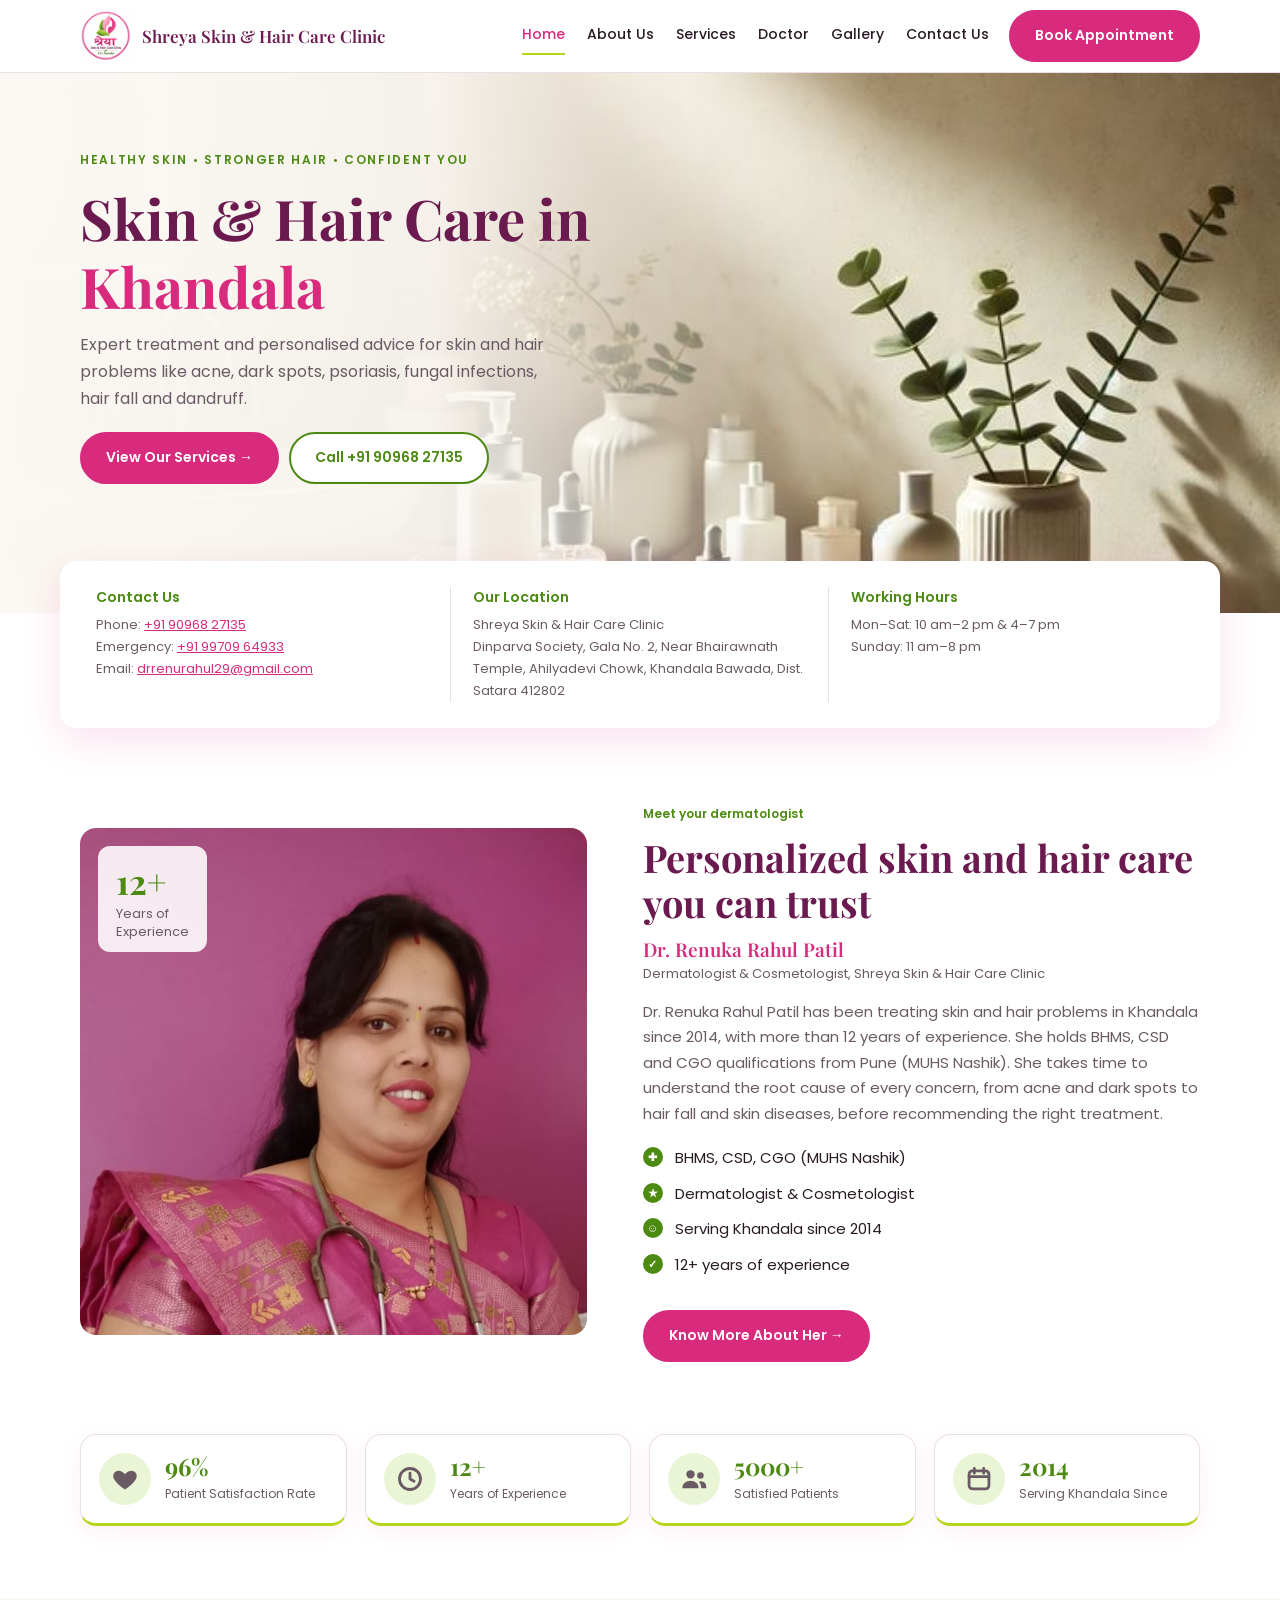
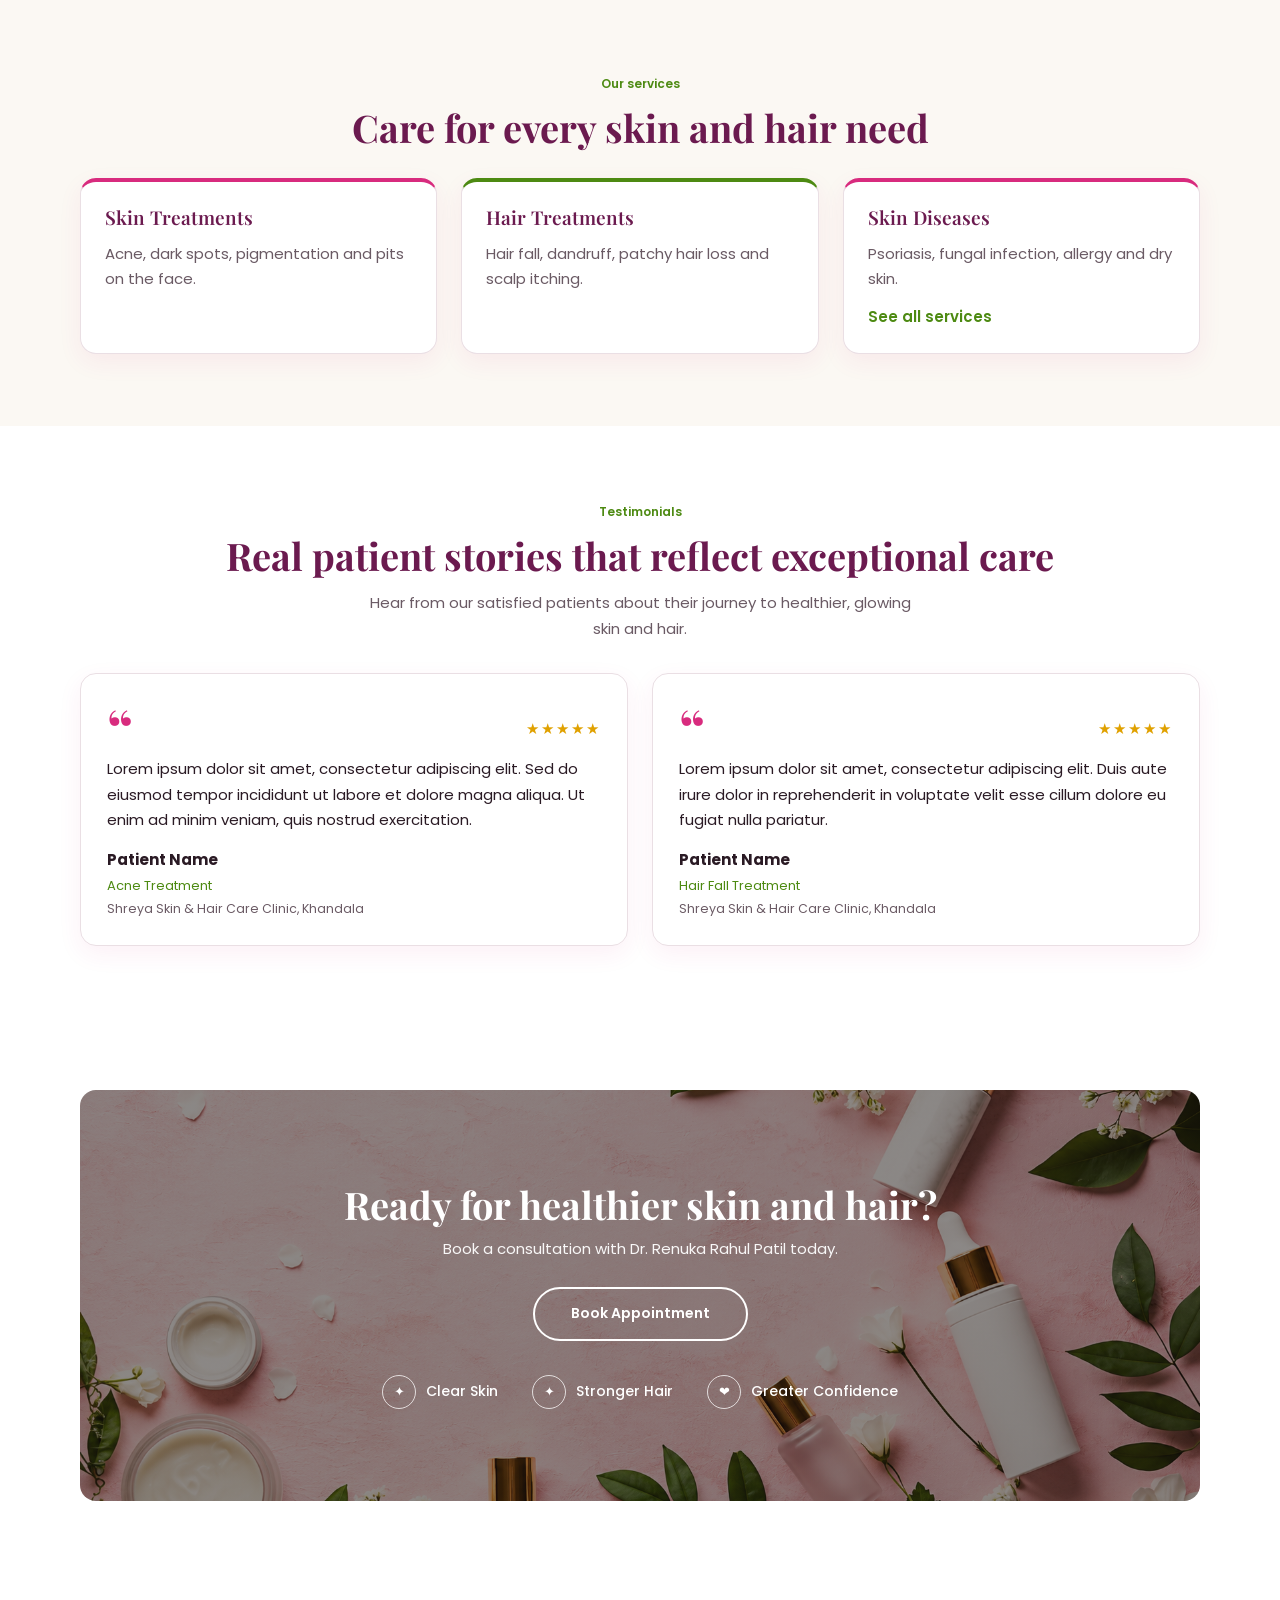
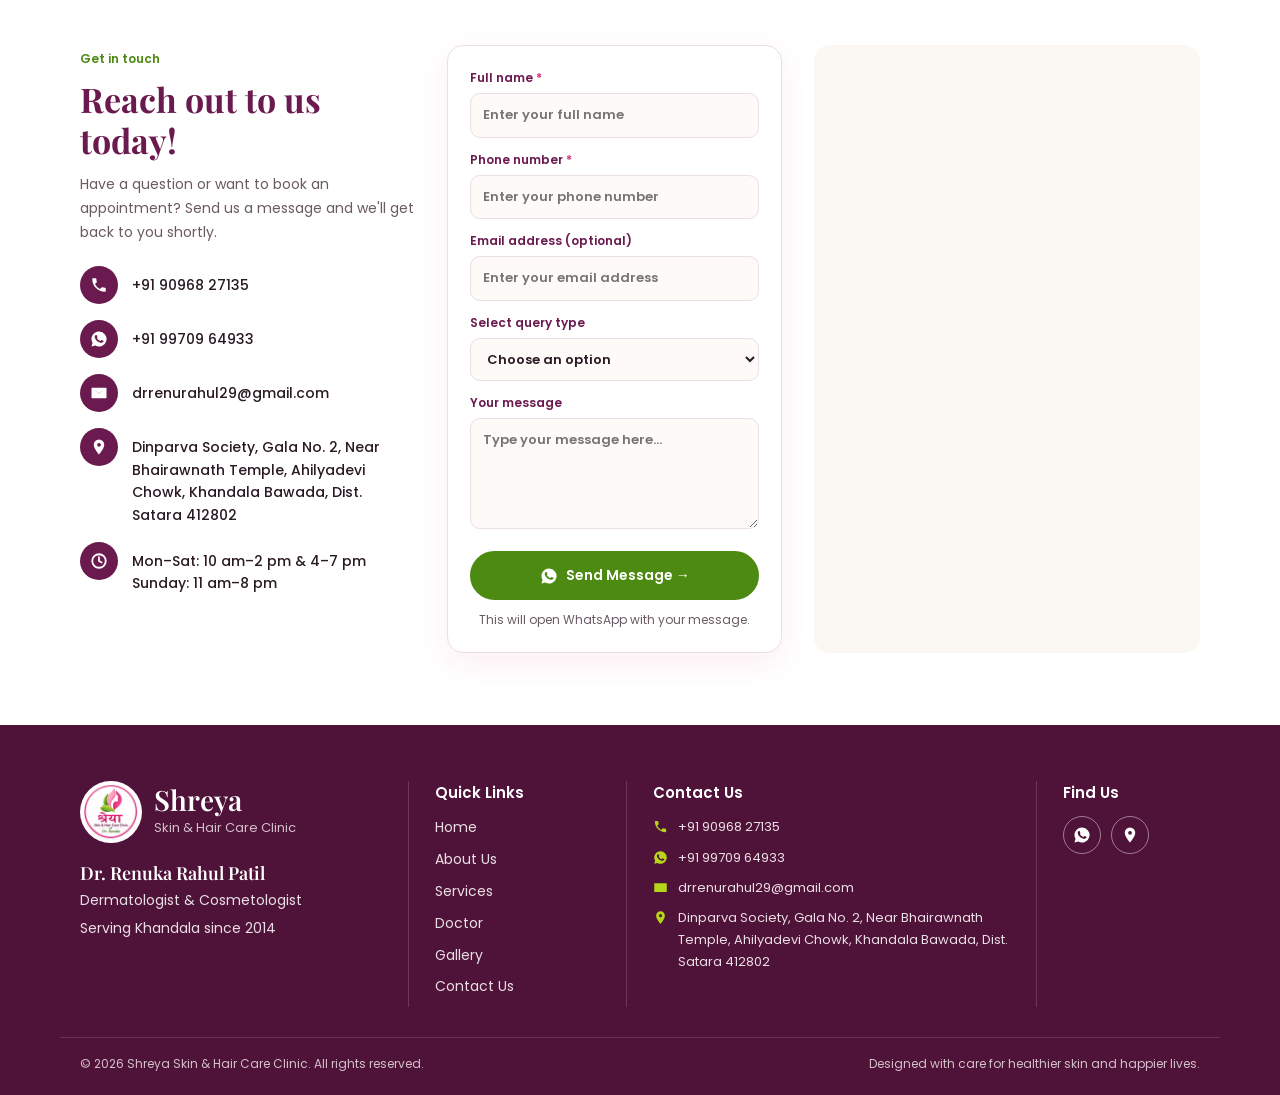
==== commit 7d3d0c58: "Add files via upload" ====
--- a/index.html
+++ b/index.html
@@ -10,11 +10,7 @@
 <link rel="stylesheet" href="css/style.css">
 </head>
 <body>
-<header><div class="wrap">
-<a href="index.html" class="brand"><img src="images/logo.jpg" alt="Shreya clinic logo"><span>Shreya Skin & Hair Care Clinic</span></a>
-<nav><a href="index.html" aria-current="true">Home</a><a href="about.html">About Us</a><a href="service.html">Services</a><a href="doctor.html">Doctor</a><a href="gallery.html">Gallery</a><a href="contact.html">Contact Us</a></nav>
-<a class="btn" href="contact.html">Book Appointment</a>
-</div></header>
+<script src="js/header.js"></script>
 
 <main>
 <div class="hero"><div class="wrap">
@@ -68,59 +64,42 @@
 <p>Lorem ipsum dolor sit amet, consectetur adipiscing elit. Duis aute irure dolor in reprehenderit in voluptate velit esse cillum dolore eu fugiat nulla pariatur.</p>
 <div class="who"><b>Patient Name</b><span>Hair Fall Treatment</span><small>Shreya Skin &amp; Hair Care Clinic, Khandala</small></div></div>
 </div></div></section>
-<section><div class="wrap"><div class="teal center"><h2>Ready for healthier skin and hair?</h2><p>Book a consultation with Dr. Renuka Rahul Patil today.</p><a class="btn"  href="#book">Book Appointment</a></div></div></section>
-<section id="book" class="bks"><div class="wrap bk">
-<div class="bkl">
-<div class="bkc">
-<div class="ic"><span><svg viewBox="0 0 24 24" width="22" height="22" aria-hidden="true"><path fill="currentColor" d="M12 2a7 7 0 0 0-7 7c0 5.2 7 13 7 13s7-7.8 7-13a7 7 0 0 0-7-7zm0 9.5A2.5 2.5 0 1 1 12 6.5a2.5 2.5 0 0 1 0 5z"/></svg></span><p>Shreya Skin &amp; Hair Care Clinic, Dinparva Society, Gala No. 2, Near Bhairawnath Temple, Ahilyadevi Chowk, Khandala Bawada, Dist. Satara 412802</p></div>
-<div class="ic"><span><svg viewBox="0 0 24 24" width="22" height="22" aria-hidden="true"><path fill="currentColor" d="M6.6 10.8a15.1 15.1 0 0 0 6.6 6.6l2.2-2.2a1 1 0 0 1 1-.25c1.1.37 2.3.57 3.6.57a1 1 0 0 1 1 1V20a1 1 0 0 1-1 1C10.6 21 3 13.4 3 4a1 1 0 0 1 1-1h3.5a1 1 0 0 1 1 1c0 1.3.2 2.5.57 3.6a1 1 0 0 1-.25 1z"/></svg></span><p><a href="tel:+919096827135">+91 90968 27135</a><br>Emergency: <a href="tel:+919970964933">+91 99709 64933</a></p></div>
-</div>
-<div class="bmap"><iframe title="Shreya Skin &amp; Hair Care Clinic location" src="https://www.google.com/maps?q=Shreya+Skin+Hair+Care+Clinic+Ahilyadevi+Chowk+Khandala+Satara+412802&amp;output=embed" loading="lazy" referrerpolicy="no-referrer-when-downgrade" allowfullscreen></iframe></div>
-</div>
-<div class="bkr">
-<div class="eyebrow">Book an appointment</div>
+<section><div class="wrap"><div class="teal"><div class="cta-t"><h2>Ready for healthier skin and hair?</h2><p>Book a consultation with Dr. Renuka Rahul Patil today.</p><a class="btn" href="#book">Book Appointment</a></div>
+<ul class="cta-f"><li><i>&#10022;</i>Clear Skin</li><li><i>&#10022;</i>Stronger Hair</li><li><i>&#10084;</i>Greater Confidence</li></ul>
+</div></div></section>
+<section id="book" class="gts"><div class="wrap gt">
+<div class="gt-info">
+<div class="eyebrow">Get in touch</div>
 <h2>Reach out to us today!</h2>
-<p>Booking your appointment is easy and fast. Choose a time that works for you and Dr. Renuka Rahul Patil will be ready.</p>
-<form id="bkf" class="bkf">
-<input type="text" name="name" placeholder="Full name" aria-label="Full name" required>
-<input type="tel" name="phone" placeholder="Phone number" aria-label="Phone number" required>
-<input type="email" name="email" placeholder="Email address (optional)" aria-label="Email address">
-<select name="service" aria-label="Select service" required>
-<option value="">Select service</option>
-<option>Acne treatment</option>
-<option>Dark spots &amp; pigmentation</option>
-<option>Hair fall treatment</option>
-<option>Dandruff &amp; scalp care</option>
-<option>Psoriasis</option>
-<option>Fungal infection</option>
-<option>Allergy &amp; dry skin</option>
-<option>Other</option>
-</select>
-<input type="date" name="date" aria-label="Preferred date">
-<input type="time" name="time" aria-label="Preferred time">
-<textarea name="msg" rows="4" placeholder="Tell us about your service or problem..." aria-label="Description"></textarea>
-<button class="btn" type="submit">Send Message &rarr;</button>
+<p class="gt-lead">Have a question or want to book an appointment? Send us a message and we'll get back to you shortly.</p>
+<ul class="gt-list">
+<li><span><svg viewBox="0 0 24 24" width="18" height="18" aria-hidden="true"><path fill="currentColor" d="M6.6 10.8a15.1 15.1 0 0 0 6.6 6.6l2.2-2.2a1 1 0 0 1 1-.25c1.1.37 2.3.57 3.6.57a1 1 0 0 1 1 1V20a1 1 0 0 1-1 1C10.6 21 3 13.4 3 4a1 1 0 0 1 1-1h3.5a1 1 0 0 1 1 1c0 1.3.2 2.5.57 3.6a1 1 0 0 1-.25 1z"/></svg></span><a href="tel:+919096827135">+91 90968 27135</a></li>
+<li><span><svg viewBox="0 0 24 24" width="18" height="18" aria-hidden="true"><path fill="currentColor" d="M12 2a10 10 0 0 0-8.6 15.1L2 22l5.1-1.3A10 10 0 1 0 12 2zm5.2 13.9c-.2.6-1.3 1.2-1.8 1.2-.5.1-1 .2-3.3-.7-2.8-1.2-4.6-4-4.7-4.2-.1-.2-1.1-1.5-1.1-2.8s.7-2 1-2.3c.2-.3.5-.3.7-.3h.5c.2 0 .4 0 .6.5l.8 2c.1.2.1.3 0 .5l-.4.6c-.1.2-.3.3-.1.6.2.3.8 1.3 1.7 2.1 1.2 1 2.1 1.3 2.4 1.5.3.1.5.1.6-.1l.9-1.1c.2-.3.4-.2.6-.1l1.9.9c.3.1.5.2.5.3.1.2.1.8-.1 1.4z"/></svg></span><a href="tel:+919970964933">+91 99709 64933</a></li>
+<li><span><svg viewBox="0 0 24 24" width="18" height="18" aria-hidden="true"><path fill="currentColor" d="M3 5h18a1 1 0 0 1 1 1v12a1 1 0 0 1-1 1H3a1 1 0 0 1-1-1V6a1 1 0 0 1 1-1zm9 7.3L4.5 7v.1L12 12.5 19.5 7.1V7L12 12.3z"/></svg></span><a href="mailto:drrenurahul29@gmail.com">drrenurahul29@gmail.com</a></li>
+<li><span><svg viewBox="0 0 24 24" width="18" height="18" aria-hidden="true"><path fill="currentColor" d="M12 2a7 7 0 0 0-7 7c0 5.2 7 13 7 13s7-7.8 7-13a7 7 0 0 0-7-7zm0 9.5A2.5 2.5 0 1 1 12 6.5a2.5 2.5 0 0 1 0 5z"/></svg></span><address>Dinparva Society, Gala No. 2, Near Bhairawnath Temple, Ahilyadevi Chowk, Khandala Bawada, Dist. Satara 412802</address></li>
+<li><span><svg viewBox="0 0 24 24" width="18" height="18" aria-hidden="true"><circle cx="12" cy="12" r="9" fill="none" stroke="currentColor" stroke-width="2.4"/><path d="M12 7v5l3.5 2" fill="none" stroke="currentColor" stroke-width="2.4" stroke-linecap="round"/></svg></span><div>Mon&ndash;Sat: 10 am&ndash;2 pm &amp; 4&ndash;7 pm<br>Sunday: 11 am&ndash;8 pm</div></li>
+</ul></div>
+<form id="bkf" class="gt-form">
+<label>Full name <i>*</i><input type="text" name="name" placeholder="Enter your full name" required></label>
+<label>Phone number <i>*</i><input type="tel" name="phone" placeholder="Enter your phone number" required></label>
+<label>Email address (optional)<input type="email" name="email" placeholder="Enter your email address"></label>
+<label>Select query type<select name="service" required><option value="">Choose an option</option><option>Acne treatment</option><option>Dark spots &amp; pigmentation</option><option>Hair fall treatment</option><option>Dandruff &amp; scalp care</option><option>Psoriasis</option><option>Fungal infection</option><option>Allergy &amp; dry skin</option><option>Other</option></select></label>
+<label>Your message<textarea name="msg" rows="4" placeholder="Type your message here..."></textarea></label>
+<button class="btn wa" type="submit"><svg viewBox="0 0 24 24" width="18" height="18" aria-hidden="true"><path fill="currentColor" d="M12 2a10 10 0 0 0-8.6 15.1L2 22l5.1-1.3A10 10 0 1 0 12 2zm5.2 13.9c-.2.6-1.3 1.2-1.8 1.2-.5.1-1 .2-3.3-.7-2.8-1.2-4.6-4-4.7-4.2-.1-.2-1.1-1.5-1.1-2.8s.7-2 1-2.3c.2-.3.5-.3.7-.3h.5c.2 0 .4 0 .6.5l.8 2c.1.2.1.3 0 .5l-.4.6c-.1.2-.3.3-.1.6.2.3.8 1.3 1.7 2.1 1.2 1 2.1 1.3 2.4 1.5.3.1.5.1.6-.1l.9-1.1c.2-.3.4-.2.6-.1l1.9.9c.3.1.5.2.5.3.1.2.1.8-.1 1.4z"/></svg> Send Message &rarr;</button>
+<p class="bkn">This will open WhatsApp with your message.</p>
 </form>
-<p class="bkn">Your message opens in WhatsApp so you can send it to the clinic.</p>
-</div>
+<div class="gt-photo"><img src="images/clinic-front.jpg" alt="Shreya Skin &amp; Hair Care Clinic entrance" loading="lazy" onerror="this.outerHTML='<iframe title=&quot;Clinic location&quot; src=&quot;https://www.google.com/maps?q=Shreya+Skin+Hair+Care+Clinic+Ahilyadevi+Chowk+Khandala+Satara+412802&amp;output=embed&quot; loading=&quot;lazy&quot;></iframe>'"></div>
 </div></section>
 <script>
 document.getElementById('bkf').addEventListener('submit',function(e){
-e.preventDefault();var f=e.target,v=function(n){return f.elements[n].value.trim()};
+e.preventDefault();var f=e.target,v=function(n){return (f.elements[n]?f.elements[n].value.trim():'')};
 var t='Appointment request%0AName: '+encodeURIComponent(v('name'))+'%0APhone: '+encodeURIComponent(v('phone'))+(v('email')?'%0AEmail: '+encodeURIComponent(v('email')):'')+'%0AService: '+encodeURIComponent(v('service'))+(v('date')?'%0ADate: '+encodeURIComponent(v('date')):'')+(v('time')?'%0ATime: '+encodeURIComponent(v('time')):'')+(v('msg')?'%0AMessage: '+encodeURIComponent(v('msg')):'');
 window.open('https://wa.me/919096827135?text='+t,'_blank','noopener');
 });
 </script>
 </main>
 
-<footer><div class="wrap">
-<div class="grid3">
-<div><div class="wm">Shreya</div><p>Skin &amp; Hair Care Clinic<br>Dr. Renuka Rahul Patil<br>Serving Khandala since 2014</p></div>
-<div><h3>Contact Us</h3><a href="tel:+919096827135">+91 90968 27135</a><a href="tel:+919970964933">Emergency: +91 99709 64933</a><a href="mailto:drrenurahul29@gmail.com">drrenurahul29@gmail.com</a><p>Dinparva Society, Gala No. 2, Near Bhairawnath Temple, Ahilyadevi Chowk, Khandala Bawada, Dist. Satara 412802</p></div>
-<div><h3>Quick Links</h3><a href="about.html">About Us</a><a href="service.html">Services</a><a href="doctor.html">Doctor</a><a href="gallery.html">Gallery</a><a href="contact.html">Contact Us</a></div>
-</div>
-<div class="small">© 2026 Shreya Skin & Hair Care Clinic. All rights reserved.</div>
-</div></footer>
+<script src="js/footer.js"></script>
 <script src="js/main.js"></script>
 </body>
 </html>
--- a/css/style.css
+++ b/css/style.css
@@ -143,17 +143,51 @@
 .gc small{color:var(--green)}
 .stars{color:#e0a100}
 nav a:hover,nav a[aria-current]{border-color:var(--lime)}
-.teal .btn{background:var(--lime);color:#2a3a05!important;border-color:var(--lime)}.teal .btn:hover{background:#fff}
+
 footer h3{color:var(--lime)}footer a:hover{color:var(--lime)}
 .small{border-top-color:rgba(182,214,25,.35)}
 summary{color:var(--plum)}details[open]{border-color:var(--green)}
 
 /* CTA band: background image, centered */
 .teal{display:block;position:relative;padding:92px 24px;text-align:center;border-radius:var(--r);overflow:hidden;color:#fff;background:linear-gradient(rgba(25,18,14,.5),rgba(25,18,14,.5)),url(../images/cta-bg.png) center/cover no-repeat,#2f2722}
-.cta-t{text-align:center}.cta-t h2{color:#fff;margin:0 0 8px}.cta-t p{color:#fff;margin:0 0 26px;opacity:.95}
-.cta-t .btn{background:transparent;color:#fff!important;border:2px solid #fff;border-radius:6px;padding:13px 34px}
-.cta-t .btn:hover{background:#fff;color:#2a1a24!important;transform:none}
+.cta-t{text-align:center}.teal h2{color:#fff;margin:0 0 8px}.teal p{color:#fff;margin:0 auto 26px;max-width:560px;text-align:center;opacity:.95}
+.teal .btn{background:transparent!important;color:#fff!important;border:2px solid #fff!important;border-radius:999px;padding:13px 36px}
+.teal .btn:hover{background:#fff!important;color:#2a1a24!important;transform:none}
 .cta-f{list-style:none;margin:34px 0 0;padding:0;display:flex;justify-content:center;gap:34px;flex-wrap:wrap}
 .cta-f li{display:flex;align-items:center;gap:10px;color:#fff;font-weight:500;font-size:14px}
 .cta-f i{width:34px;height:34px;border-radius:50%;border:1.5px solid rgba(255,255,255,.75);display:grid;place-items:center;font-style:normal;font-size:13px}
 @media(max-width:560px){.teal{padding:60px 18px}}
+
+/* get in touch */
+.gts{background:#fff;padding:72px 0}
+.gt{display:grid;grid-template-columns:1fr 1fr 1.15fr;gap:32px;align-items:stretch}
+.gt h2{font-size:clamp(26px,3vw,34px)}.gt-lead{color:var(--muted);font-size:14px}
+.gt-list{list-style:none;margin:22px 0 0;padding:0;display:grid;gap:16px}
+.gt-list li{display:flex;gap:14px;align-items:flex-start;font-weight:500;font-size:14px}
+.gt-list span{flex:none;width:38px;height:38px;border-radius:50%;background:var(--plum);color:#fff;display:grid;place-items:center}
+.gt-list a{color:var(--ink);text-decoration:none;padding-top:8px}.gt-list a:hover{color:var(--teal)}
+.gt-list address,.gt-list div{font-style:normal;padding-top:8px;color:var(--ink);line-height:1.6}
+.gt-form{display:block;background:#fff;border:1px solid var(--line);border-radius:var(--r);padding:22px;box-shadow:0 10px 30px rgba(216,43,126,.08)}
+.gt-form label{display:block;font-size:12px;font-weight:600;color:var(--plum);margin-bottom:12px}
+.gt-form label i{color:var(--teal);font-style:normal}
+.gt-form input,.gt-form select,.gt-form textarea{margin-top:5px;font-size:13px;padding:10px 12px;background:#fdfaf7}
+.gt-form .btn.wa{width:100%;background:var(--green);border-color:var(--green);margin-top:4px}
+.gt-form .btn.wa:hover{background:var(--green-d);border-color:var(--green-d)}
+.gt-form .bkn{text-align:center;margin:10px 0 0}
+.gt-photo{border-radius:var(--r);overflow:hidden;min-height:340px;background:var(--cream)}
+.gt-photo img,.gt-photo iframe{width:100%;height:100%;min-height:340px;border:0;object-fit:cover;display:block}
+/* footer */
+footer{padding:56px 0 20px}
+.ft{display:grid;grid-template-columns:1.2fr .8fr 1.5fr .6fr;gap:0}
+.ft>div{padding:0 26px;border-left:1px solid rgba(255,255,255,.16)}.ft>div:first-child{padding-left:0;border:0}
+.ft h3{font:600 15px Poppins;color:#fff;margin-bottom:12px}
+.ft-b h3{font:600 18px "Playfair Display",serif;margin:18px 0 4px}.ft-b p{margin:0 0 4px;font-size:14px}
+.ft-logo{display:flex;align-items:center;gap:12px}.ft-logo img{width:62px;height:62px;border-radius:50%;background:#fff;padding:2px}
+.ft-logo b{display:block;font:600 28px "Playfair Display",serif;color:#fff;line-height:1}.ft-logo span{font-size:13px;opacity:.85}
+.ft-c a{display:block;margin-bottom:8px}
+.ft .ci{display:flex;gap:10px;align-items:flex-start;font-size:13px}.ft .ci svg{flex:none;margin-top:3px;width:15px;height:15px;color:var(--lime)}
+.ft p.ci{margin:0}
+.soc{display:flex;gap:10px}.soc a{width:38px;height:38px;border-radius:50%;border:1px solid rgba(255,255,255,.45);display:grid;place-items:center;margin:0;color:#fff}.soc a:hover{background:var(--lime);color:#2a3a05;border-color:var(--lime)}
+.ft-bar{display:flex;justify-content:space-between;gap:16px;flex-wrap:wrap;border-top:1px solid rgba(255,255,255,.16);margin-top:30px;padding-top:16px;font-size:12px;opacity:.85}
+@media(max-width:900px){.gt{grid-template-columns:1fr}.ft{grid-template-columns:1fr 1fr;gap:28px 0}.ft>div:nth-child(odd){padding-left:0;border:0}}
+@media(max-width:520px){.ft{grid-template-columns:1fr}.ft>div{padding:0;border:0}}
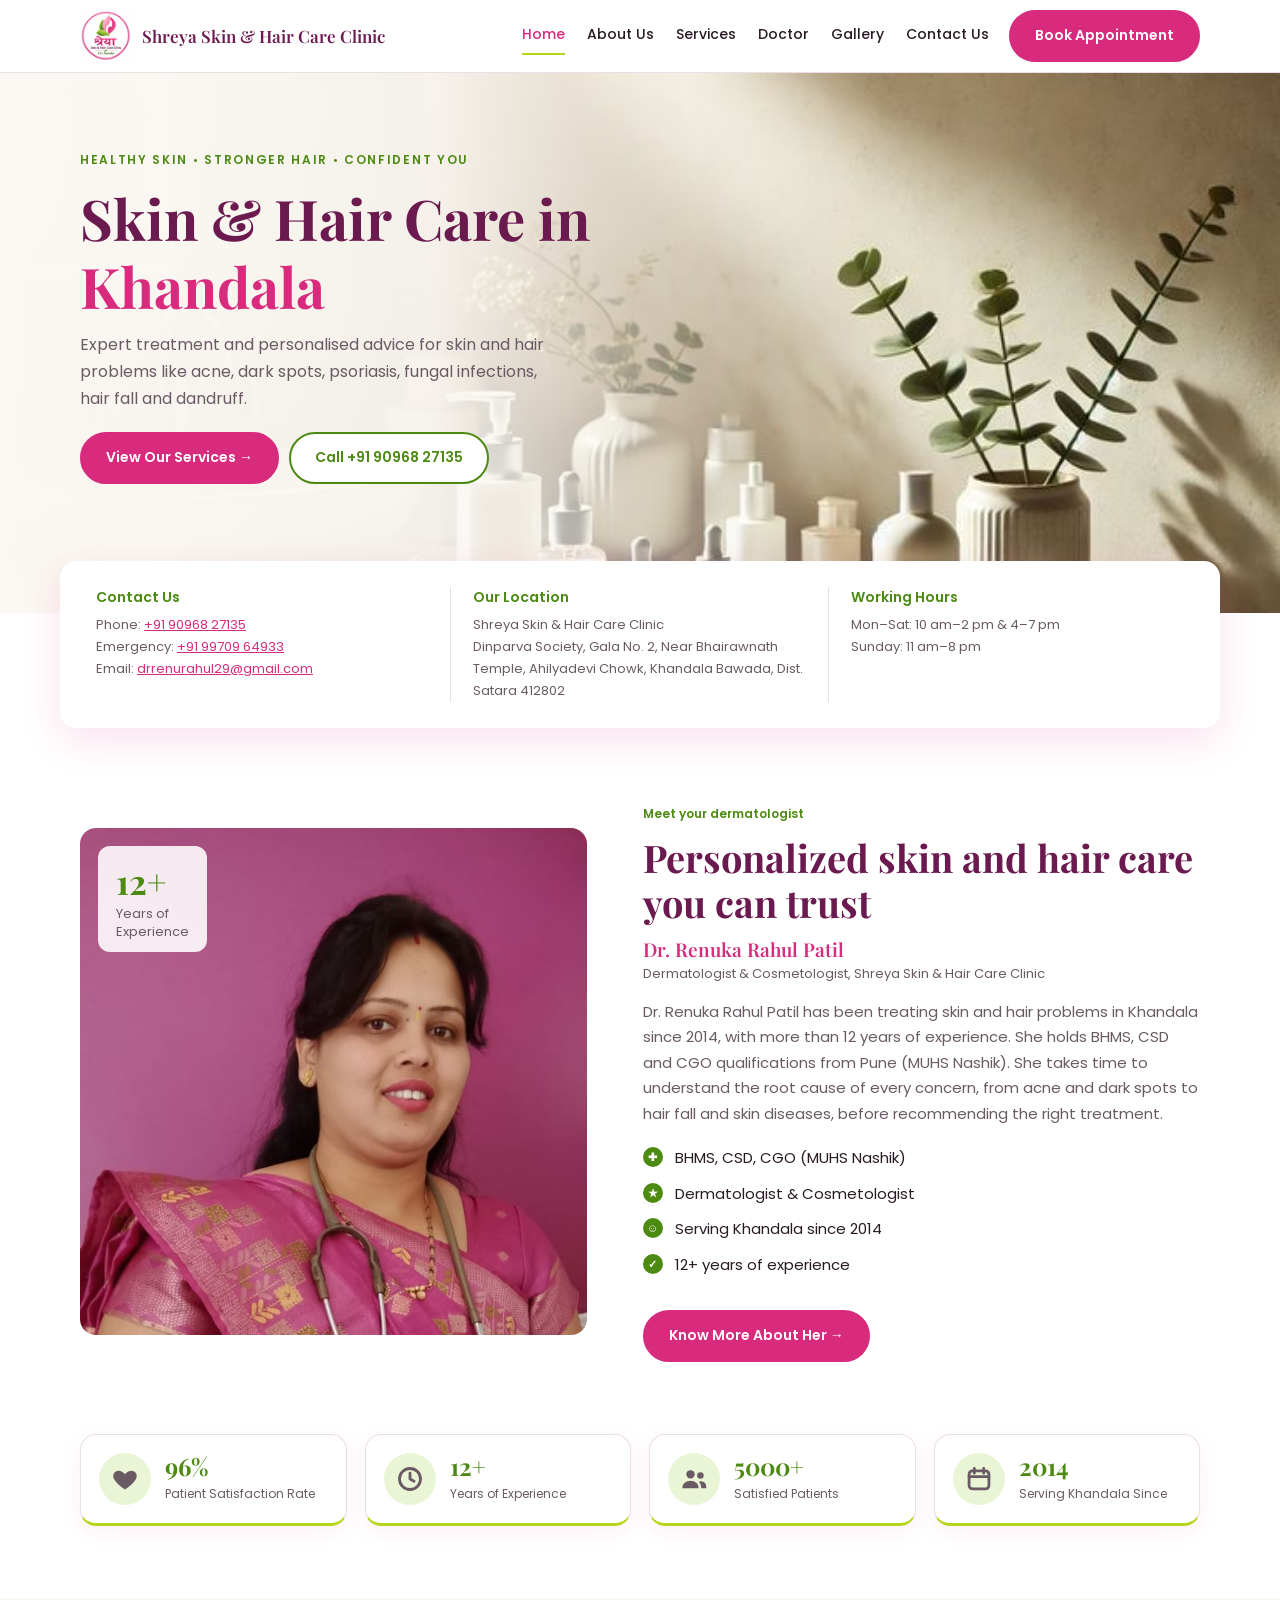
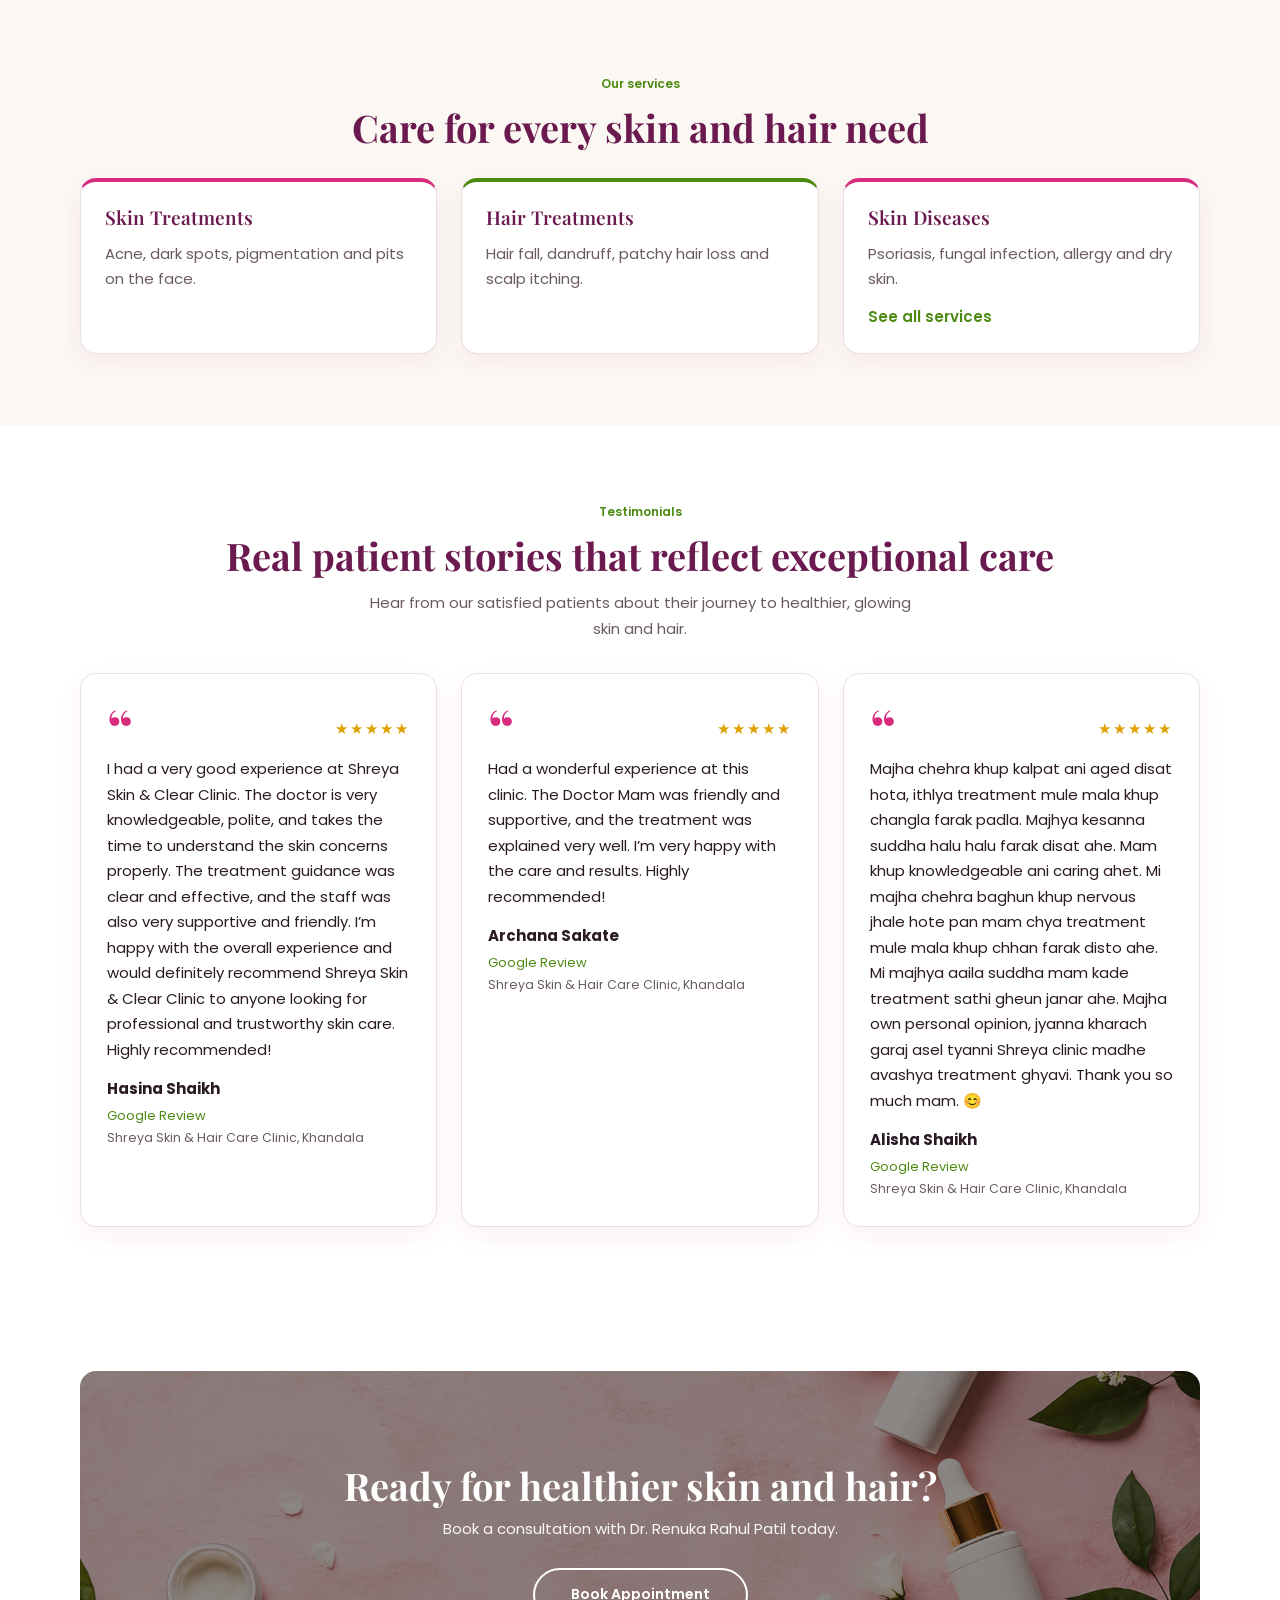
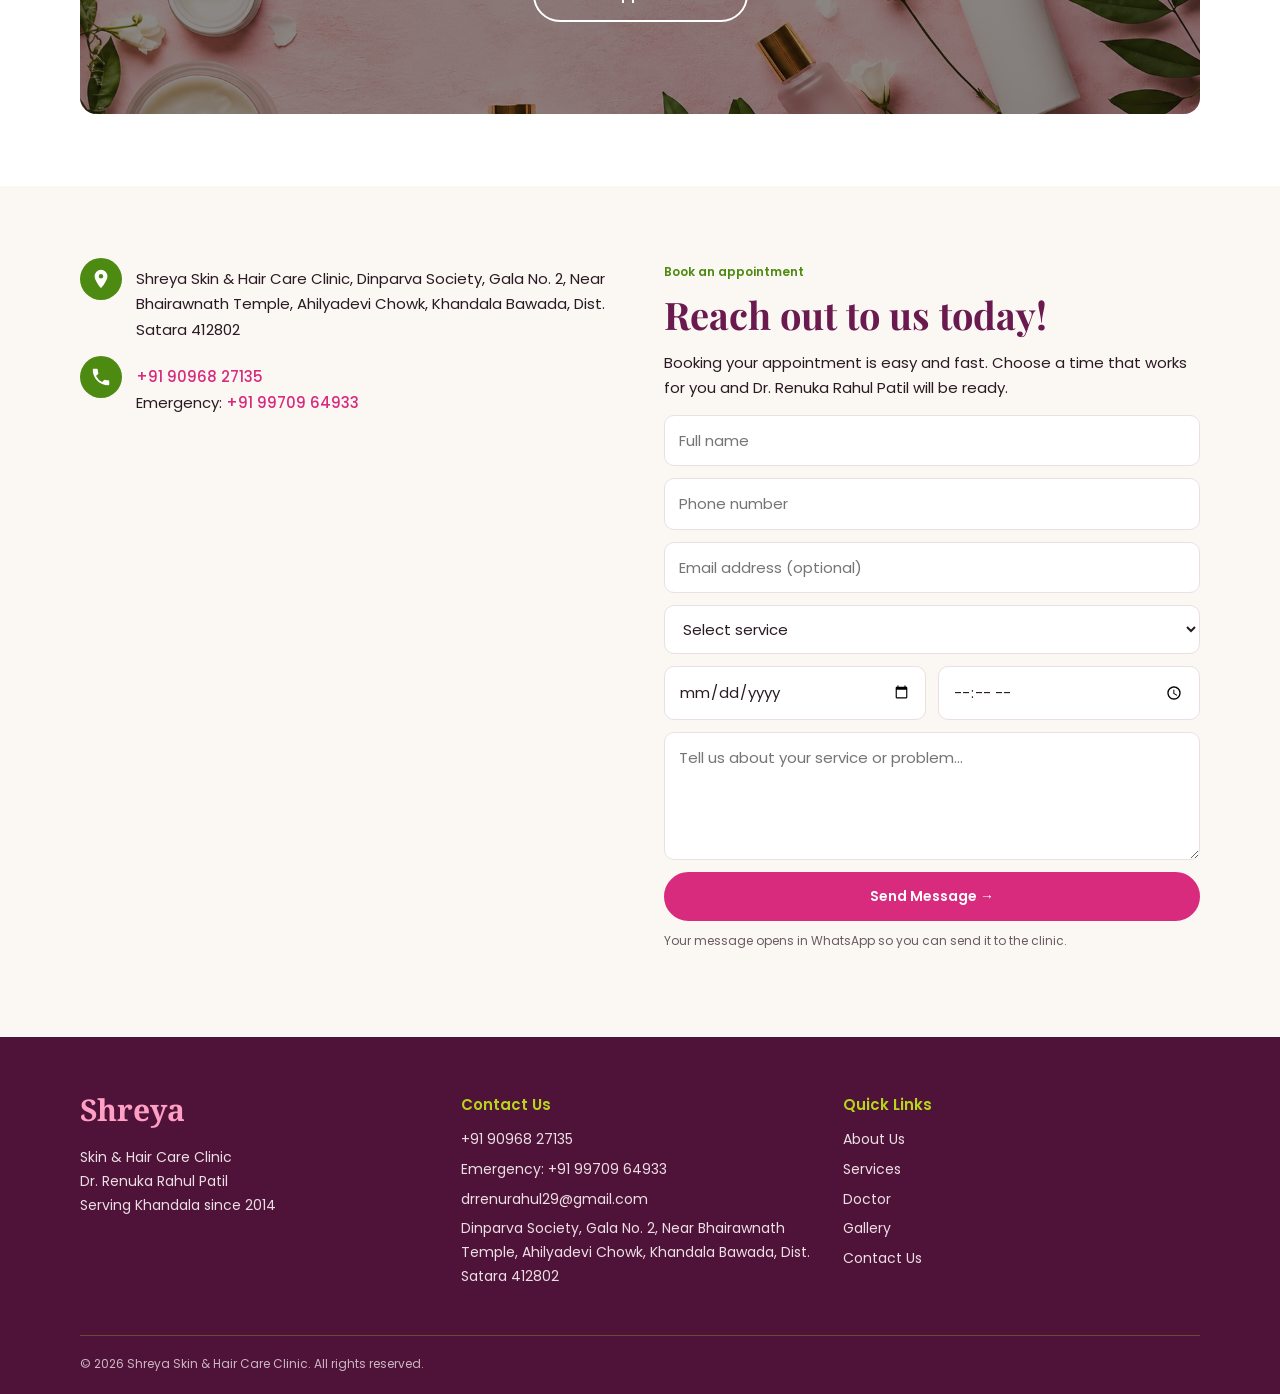
==== commit 3ce1e728: "Add files via upload" ====
--- a/index.html
+++ b/index.html
@@ -10,7 +10,11 @@
 <link rel="stylesheet" href="css/style.css">
 </head>
 <body>
-<script src="js/header.js"></script>
+<header><div class="wrap">
+<a href="index.html" class="brand"><img src="images/logo.jpg" alt="Shreya clinic logo"><span>Shreya Skin & Hair Care Clinic</span></a>
+<nav><a href="index.html" aria-current="true">Home</a><a href="about.html">About Us</a><a href="service.html">Services</a><a href="doctor.html">Doctor</a><a href="gallery.html">Gallery</a><a href="contact.html">Contact Us</a></nav>
+<a class="btn" href="contact.html">Book Appointment</a>
+</div></header>
 
 <main>
 <div class="hero"><div class="wrap">
@@ -56,50 +60,70 @@
 </div></div></section>
 <section><div class="wrap">
 <div class="center"><div class="eyebrow" style="justify-content:center">Testimonials</div><h2>Real patient stories that reflect exceptional care</h2><p>Hear from our satisfied patients about their journey to healthier, glowing skin and hair.</p></div>
-<div class="tmg">
+<div class="tmg" style="grid-template-columns:repeat(auto-fit,minmax(280px,1fr))">
 <div class="tm"><div class="tmh"><span class="qm" aria-hidden="true">&ldquo;</span><span class="stars" aria-label="5 out of 5 stars">&#9733;&#9733;&#9733;&#9733;&#9733;</span></div>
-<p>Lorem ipsum dolor sit amet, consectetur adipiscing elit. Sed do eiusmod tempor incididunt ut labore et dolore magna aliqua. Ut enim ad minim veniam, quis nostrud exercitation.</p>
-<div class="who"><b>Patient Name</b><span>Acne Treatment</span><small>Shreya Skin &amp; Hair Care Clinic, Khandala</small></div></div>
+<p>I had a very good experience at Shreya Skin &amp; Clear Clinic. The doctor is very knowledgeable, polite, and takes the time to understand the skin concerns properly. The treatment guidance was clear and effective, and the staff was also very supportive and friendly. I’m happy with the overall experience and would definitely recommend Shreya Skin &amp; Clear Clinic to anyone looking for professional and trustworthy skin care. Highly recommended!</p>
+<div class="who"><b>Hasina Shaikh</b><span>Google Review</span><small>Shreya Skin &amp; Hair Care Clinic, Khandala</small></div></div>
 <div class="tm"><div class="tmh"><span class="qm" aria-hidden="true">&ldquo;</span><span class="stars" aria-label="5 out of 5 stars">&#9733;&#9733;&#9733;&#9733;&#9733;</span></div>
-<p>Lorem ipsum dolor sit amet, consectetur adipiscing elit. Duis aute irure dolor in reprehenderit in voluptate velit esse cillum dolore eu fugiat nulla pariatur.</p>
-<div class="who"><b>Patient Name</b><span>Hair Fall Treatment</span><small>Shreya Skin &amp; Hair Care Clinic, Khandala</small></div></div>
+<p>Had a wonderful experience at this clinic. The Doctor Mam was friendly and supportive, and the treatment was explained very well. I’m very happy with the care and results. Highly recommended!</p>
+<div class="who"><b>Archana Sakate</b><span>Google Review</span><small>Shreya Skin &amp; Hair Care Clinic, Khandala</small></div></div>
+<div class="tm"><div class="tmh"><span class="qm" aria-hidden="true">&ldquo;</span><span class="stars" aria-label="5 out of 5 stars">&#9733;&#9733;&#9733;&#9733;&#9733;</span></div>
+<p lang="mr-Latn">Majha chehra khup kalpat ani aged disat hota, ithlya treatment mule mala khup changla farak padla. Majhya kesanna suddha halu halu farak disat ahe. Mam khup knowledgeable ani caring ahet. Mi majha chehra baghun khup nervous jhale hote pan mam chya treatment mule mala khup chhan farak disto ahe. Mi majhya aaila suddha mam kade treatment sathi gheun janar ahe. Majha own personal opinion, jyanna kharach garaj asel tyanni Shreya clinic madhe avashya treatment ghyavi. Thank you so much mam. &#128522;</p>
+<div class="who"><b>Alisha Shaikh</b><span>Google Review</span><small>Shreya Skin &amp; Hair Care Clinic, Khandala</small></div></div>
 </div></div></section>
-<section><div class="wrap"><div class="teal"><div class="cta-t"><h2>Ready for healthier skin and hair?</h2><p>Book a consultation with Dr. Renuka Rahul Patil today.</p><a class="btn" href="#book">Book Appointment</a></div>
-<ul class="cta-f"><li><i>&#10022;</i>Clear Skin</li><li><i>&#10022;</i>Stronger Hair</li><li><i>&#10084;</i>Greater Confidence</li></ul>
-</div></div></section>
-<section id="book" class="gts"><div class="wrap gt">
-<div class="gt-info">
-<div class="eyebrow">Get in touch</div>
+<section><div class="wrap"><div class="teal center"><h2>Ready for healthier skin and hair?</h2><p>Book a consultation with Dr. Renuka Rahul Patil today.</p><a class="btn"  href="#book">Book Appointment</a></div></div></section>
+<section id="book" class="bks"><div class="wrap bk">
+<div class="bkl">
+<div class="bkc">
+<div class="ic"><span><svg viewBox="0 0 24 24" width="22" height="22" aria-hidden="true"><path fill="currentColor" d="M12 2a7 7 0 0 0-7 7c0 5.2 7 13 7 13s7-7.8 7-13a7 7 0 0 0-7-7zm0 9.5A2.5 2.5 0 1 1 12 6.5a2.5 2.5 0 0 1 0 5z"/></svg></span><p>Shreya Skin &amp; Hair Care Clinic, Dinparva Society, Gala No. 2, Near Bhairawnath Temple, Ahilyadevi Chowk, Khandala Bawada, Dist. Satara 412802</p></div>
+<div class="ic"><span><svg viewBox="0 0 24 24" width="22" height="22" aria-hidden="true"><path fill="currentColor" d="M6.6 10.8a15.1 15.1 0 0 0 6.6 6.6l2.2-2.2a1 1 0 0 1 1-.25c1.1.37 2.3.57 3.6.57a1 1 0 0 1 1 1V20a1 1 0 0 1-1 1C10.6 21 3 13.4 3 4a1 1 0 0 1 1-1h3.5a1 1 0 0 1 1 1c0 1.3.2 2.5.57 3.6a1 1 0 0 1-.25 1z"/></svg></span><p><a href="tel:+919096827135">+91 90968 27135</a><br>Emergency: <a href="tel:+919970964933">+91 99709 64933</a></p></div>
+</div>
+<div class="bmap"><iframe title="Shreya Skin &amp; Hair Care Clinic location" src="https://www.google.com/maps?q=Shreya+Skin+Hair+Care+Clinic+Ahilyadevi+Chowk+Khandala+Satara+412802&amp;output=embed" loading="lazy" referrerpolicy="no-referrer-when-downgrade" allowfullscreen></iframe></div>
+</div>
+<div class="bkr">
+<div class="eyebrow">Book an appointment</div>
 <h2>Reach out to us today!</h2>
-<p class="gt-lead">Have a question or want to book an appointment? Send us a message and we'll get back to you shortly.</p>
-<ul class="gt-list">
-<li><span><svg viewBox="0 0 24 24" width="18" height="18" aria-hidden="true"><path fill="currentColor" d="M6.6 10.8a15.1 15.1 0 0 0 6.6 6.6l2.2-2.2a1 1 0 0 1 1-.25c1.1.37 2.3.57 3.6.57a1 1 0 0 1 1 1V20a1 1 0 0 1-1 1C10.6 21 3 13.4 3 4a1 1 0 0 1 1-1h3.5a1 1 0 0 1 1 1c0 1.3.2 2.5.57 3.6a1 1 0 0 1-.25 1z"/></svg></span><a href="tel:+919096827135">+91 90968 27135</a></li>
-<li><span><svg viewBox="0 0 24 24" width="18" height="18" aria-hidden="true"><path fill="currentColor" d="M12 2a10 10 0 0 0-8.6 15.1L2 22l5.1-1.3A10 10 0 1 0 12 2zm5.2 13.9c-.2.6-1.3 1.2-1.8 1.2-.5.1-1 .2-3.3-.7-2.8-1.2-4.6-4-4.7-4.2-.1-.2-1.1-1.5-1.1-2.8s.7-2 1-2.3c.2-.3.5-.3.7-.3h.5c.2 0 .4 0 .6.5l.8 2c.1.2.1.3 0 .5l-.4.6c-.1.2-.3.3-.1.6.2.3.8 1.3 1.7 2.1 1.2 1 2.1 1.3 2.4 1.5.3.1.5.1.6-.1l.9-1.1c.2-.3.4-.2.6-.1l1.9.9c.3.1.5.2.5.3.1.2.1.8-.1 1.4z"/></svg></span><a href="tel:+919970964933">+91 99709 64933</a></li>
-<li><span><svg viewBox="0 0 24 24" width="18" height="18" aria-hidden="true"><path fill="currentColor" d="M3 5h18a1 1 0 0 1 1 1v12a1 1 0 0 1-1 1H3a1 1 0 0 1-1-1V6a1 1 0 0 1 1-1zm9 7.3L4.5 7v.1L12 12.5 19.5 7.1V7L12 12.3z"/></svg></span><a href="mailto:drrenurahul29@gmail.com">drrenurahul29@gmail.com</a></li>
-<li><span><svg viewBox="0 0 24 24" width="18" height="18" aria-hidden="true"><path fill="currentColor" d="M12 2a7 7 0 0 0-7 7c0 5.2 7 13 7 13s7-7.8 7-13a7 7 0 0 0-7-7zm0 9.5A2.5 2.5 0 1 1 12 6.5a2.5 2.5 0 0 1 0 5z"/></svg></span><address>Dinparva Society, Gala No. 2, Near Bhairawnath Temple, Ahilyadevi Chowk, Khandala Bawada, Dist. Satara 412802</address></li>
-<li><span><svg viewBox="0 0 24 24" width="18" height="18" aria-hidden="true"><circle cx="12" cy="12" r="9" fill="none" stroke="currentColor" stroke-width="2.4"/><path d="M12 7v5l3.5 2" fill="none" stroke="currentColor" stroke-width="2.4" stroke-linecap="round"/></svg></span><div>Mon&ndash;Sat: 10 am&ndash;2 pm &amp; 4&ndash;7 pm<br>Sunday: 11 am&ndash;8 pm</div></li>
-</ul></div>
-<form id="bkf" class="gt-form">
-<label>Full name <i>*</i><input type="text" name="name" placeholder="Enter your full name" required></label>
-<label>Phone number <i>*</i><input type="tel" name="phone" placeholder="Enter your phone number" required></label>
-<label>Email address (optional)<input type="email" name="email" placeholder="Enter your email address"></label>
-<label>Select query type<select name="service" required><option value="">Choose an option</option><option>Acne treatment</option><option>Dark spots &amp; pigmentation</option><option>Hair fall treatment</option><option>Dandruff &amp; scalp care</option><option>Psoriasis</option><option>Fungal infection</option><option>Allergy &amp; dry skin</option><option>Other</option></select></label>
-<label>Your message<textarea name="msg" rows="4" placeholder="Type your message here..."></textarea></label>
-<button class="btn wa" type="submit"><svg viewBox="0 0 24 24" width="18" height="18" aria-hidden="true"><path fill="currentColor" d="M12 2a10 10 0 0 0-8.6 15.1L2 22l5.1-1.3A10 10 0 1 0 12 2zm5.2 13.9c-.2.6-1.3 1.2-1.8 1.2-.5.1-1 .2-3.3-.7-2.8-1.2-4.6-4-4.7-4.2-.1-.2-1.1-1.5-1.1-2.8s.7-2 1-2.3c.2-.3.5-.3.7-.3h.5c.2 0 .4 0 .6.5l.8 2c.1.2.1.3 0 .5l-.4.6c-.1.2-.3.3-.1.6.2.3.8 1.3 1.7 2.1 1.2 1 2.1 1.3 2.4 1.5.3.1.5.1.6-.1l.9-1.1c.2-.3.4-.2.6-.1l1.9.9c.3.1.5.2.5.3.1.2.1.8-.1 1.4z"/></svg> Send Message &rarr;</button>
-<p class="bkn">This will open WhatsApp with your message.</p>
+<p>Booking your appointment is easy and fast. Choose a time that works for you and Dr. Renuka Rahul Patil will be ready.</p>
+<form id="bkf" class="bkf">
+<input type="text" name="name" placeholder="Full name" aria-label="Full name" required>
+<input type="tel" name="phone" placeholder="Phone number" aria-label="Phone number" required>
+<input type="email" name="email" placeholder="Email address (optional)" aria-label="Email address">
+<select name="service" aria-label="Select service" required>
+<option value="">Select service</option>
+<option>Acne treatment</option>
+<option>Dark spots &amp; pigmentation</option>
+<option>Hair fall treatment</option>
+<option>Dandruff &amp; scalp care</option>
+<option>Psoriasis</option>
+<option>Fungal infection</option>
+<option>Allergy &amp; dry skin</option>
+<option>Other</option>
+</select>
+<input type="date" name="date" aria-label="Preferred date">
+<input type="time" name="time" aria-label="Preferred time">
+<textarea name="msg" rows="4" placeholder="Tell us about your service or problem..." aria-label="Description"></textarea>
+<button class="btn" type="submit">Send Message &rarr;</button>
 </form>
-<div class="gt-photo"><img src="images/clinic-front.jpg" alt="Shreya Skin &amp; Hair Care Clinic entrance" loading="lazy" onerror="this.outerHTML='<iframe title=&quot;Clinic location&quot; src=&quot;https://www.google.com/maps?q=Shreya+Skin+Hair+Care+Clinic+Ahilyadevi+Chowk+Khandala+Satara+412802&amp;output=embed&quot; loading=&quot;lazy&quot;></iframe>'"></div>
+<p class="bkn">Your message opens in WhatsApp so you can send it to the clinic.</p>
+</div>
 </div></section>
 <script>
 document.getElementById('bkf').addEventListener('submit',function(e){
-e.preventDefault();var f=e.target,v=function(n){return (f.elements[n]?f.elements[n].value.trim():'')};
+e.preventDefault();var f=e.target,v=function(n){return f.elements[n].value.trim()};
 var t='Appointment request%0AName: '+encodeURIComponent(v('name'))+'%0APhone: '+encodeURIComponent(v('phone'))+(v('email')?'%0AEmail: '+encodeURIComponent(v('email')):'')+'%0AService: '+encodeURIComponent(v('service'))+(v('date')?'%0ADate: '+encodeURIComponent(v('date')):'')+(v('time')?'%0ATime: '+encodeURIComponent(v('time')):'')+(v('msg')?'%0AMessage: '+encodeURIComponent(v('msg')):'');
 window.open('https://wa.me/919096827135?text='+t,'_blank','noopener');
 });
 </script>
 </main>
 
-<script src="js/footer.js"></script>
+<footer><div class="wrap">
+<div class="grid3">
+<div><div class="wm">Shreya</div><p>Skin &amp; Hair Care Clinic<br>Dr. Renuka Rahul Patil<br>Serving Khandala since 2014</p></div>
+<div><h3>Contact Us</h3><a href="tel:+919096827135">+91 90968 27135</a><a href="tel:+919970964933">Emergency: +91 99709 64933</a><a href="mailto:drrenurahul29@gmail.com">drrenurahul29@gmail.com</a><p>Dinparva Society, Gala No. 2, Near Bhairawnath Temple, Ahilyadevi Chowk, Khandala Bawada, Dist. Satara 412802</p></div>
+<div><h3>Quick Links</h3><a href="about.html">About Us</a><a href="service.html">Services</a><a href="doctor.html">Doctor</a><a href="gallery.html">Gallery</a><a href="contact.html">Contact Us</a></div>
+</div>
+<div class="small">© 2026 Shreya Skin & Hair Care Clinic. All rights reserved.</div>
+</div></footer>
 <script src="js/main.js"></script>
 </body>
 </html>
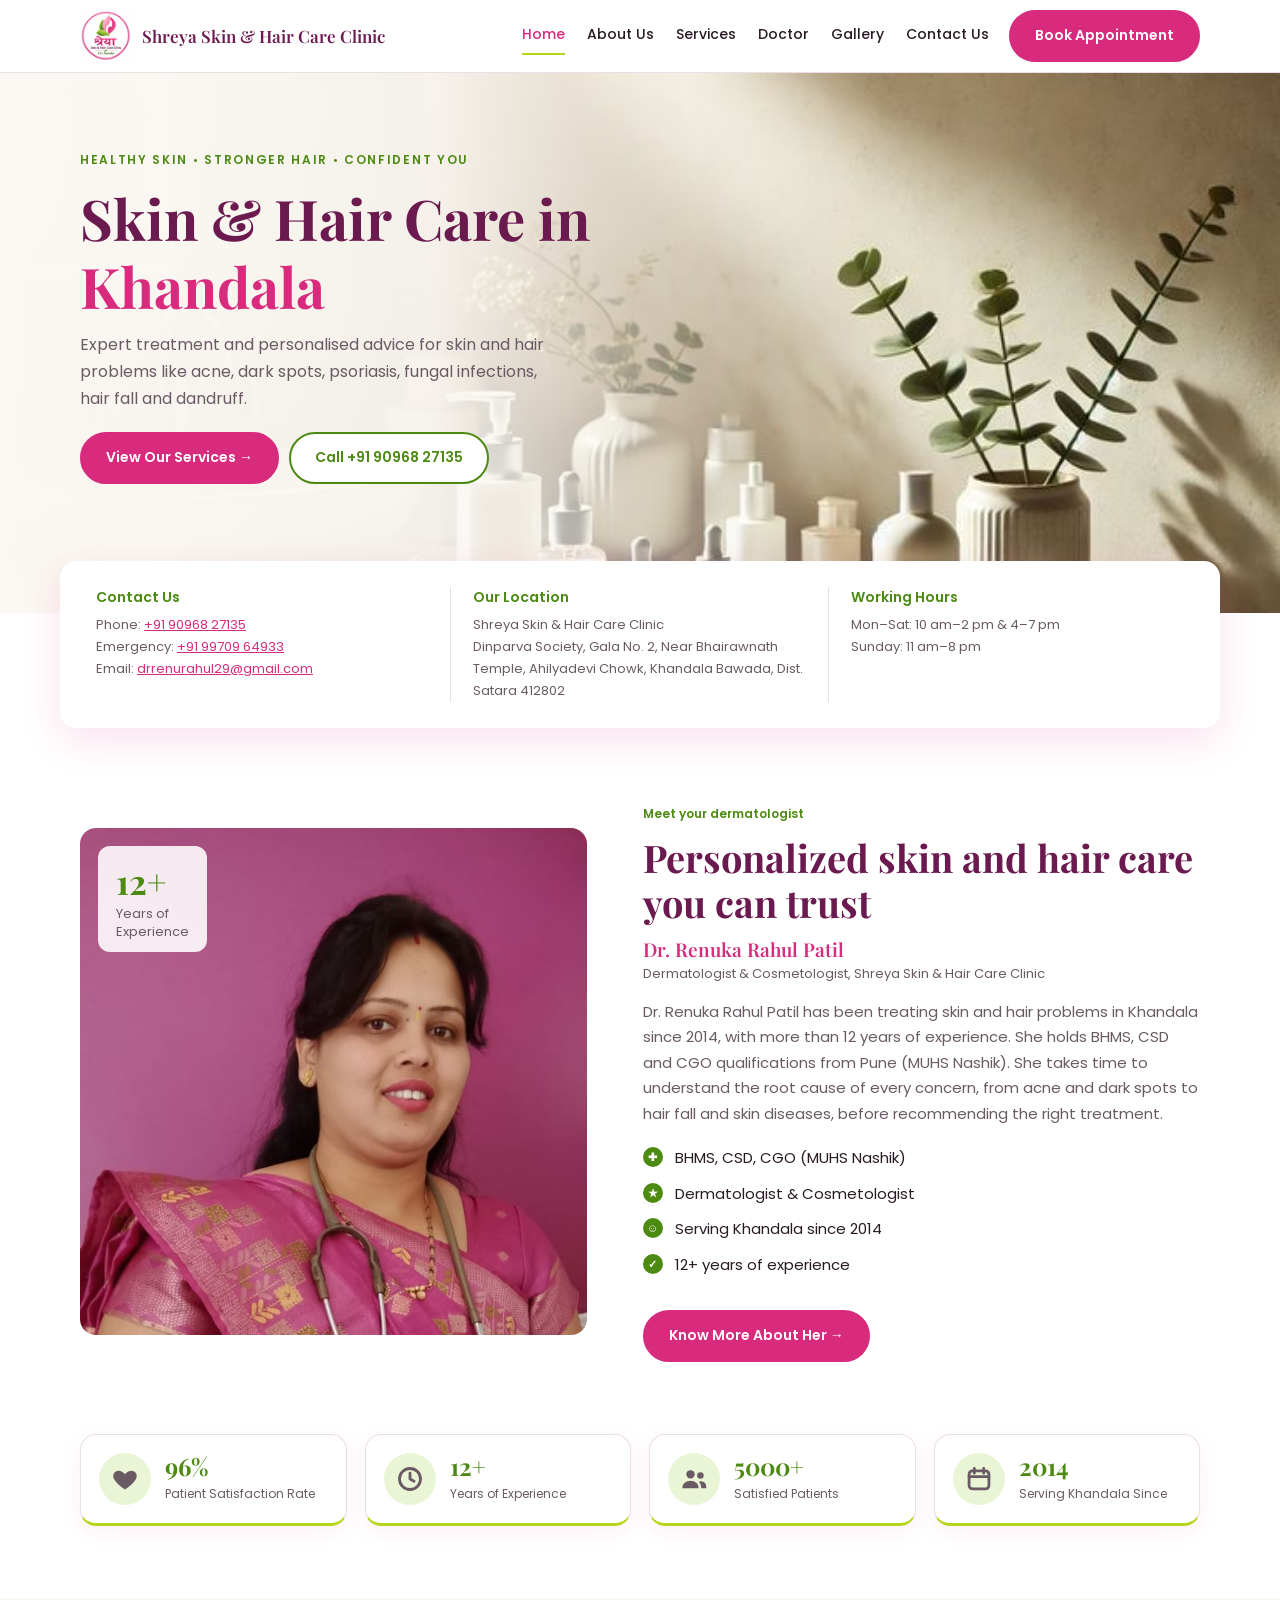
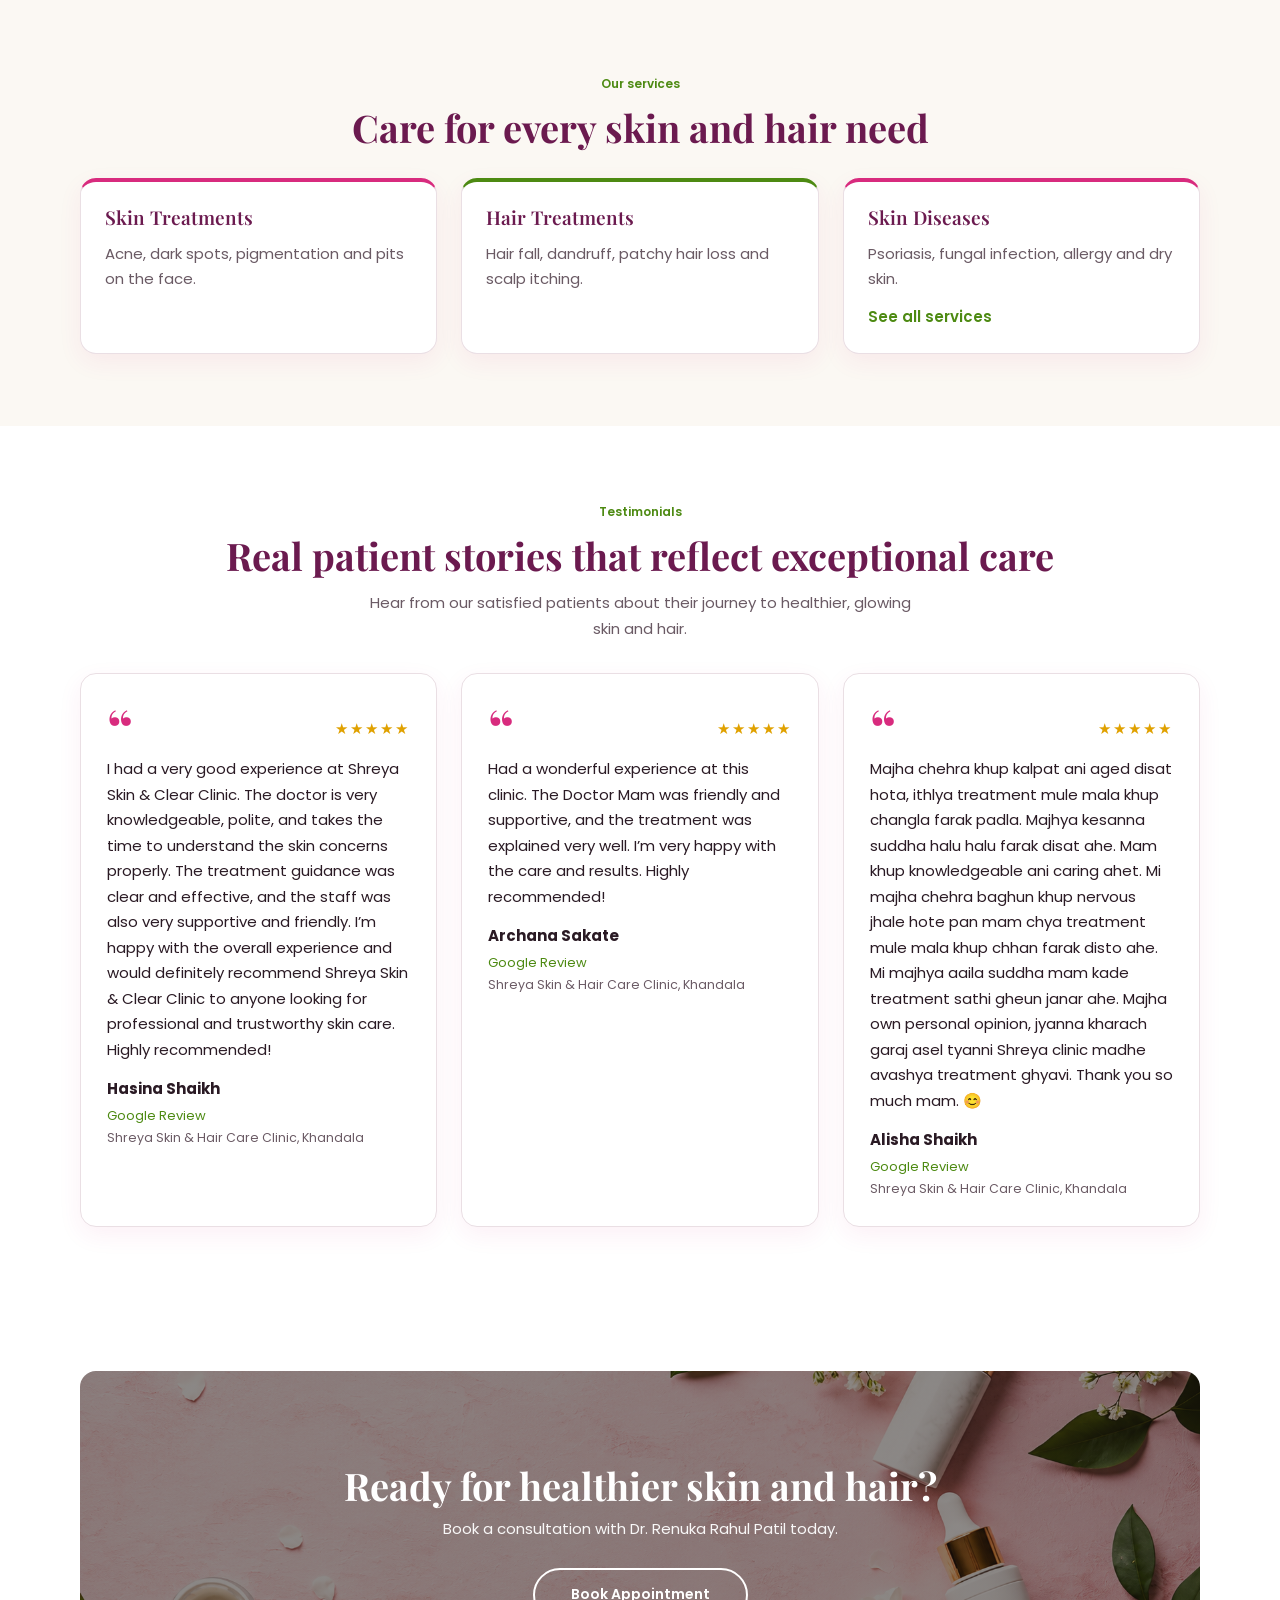
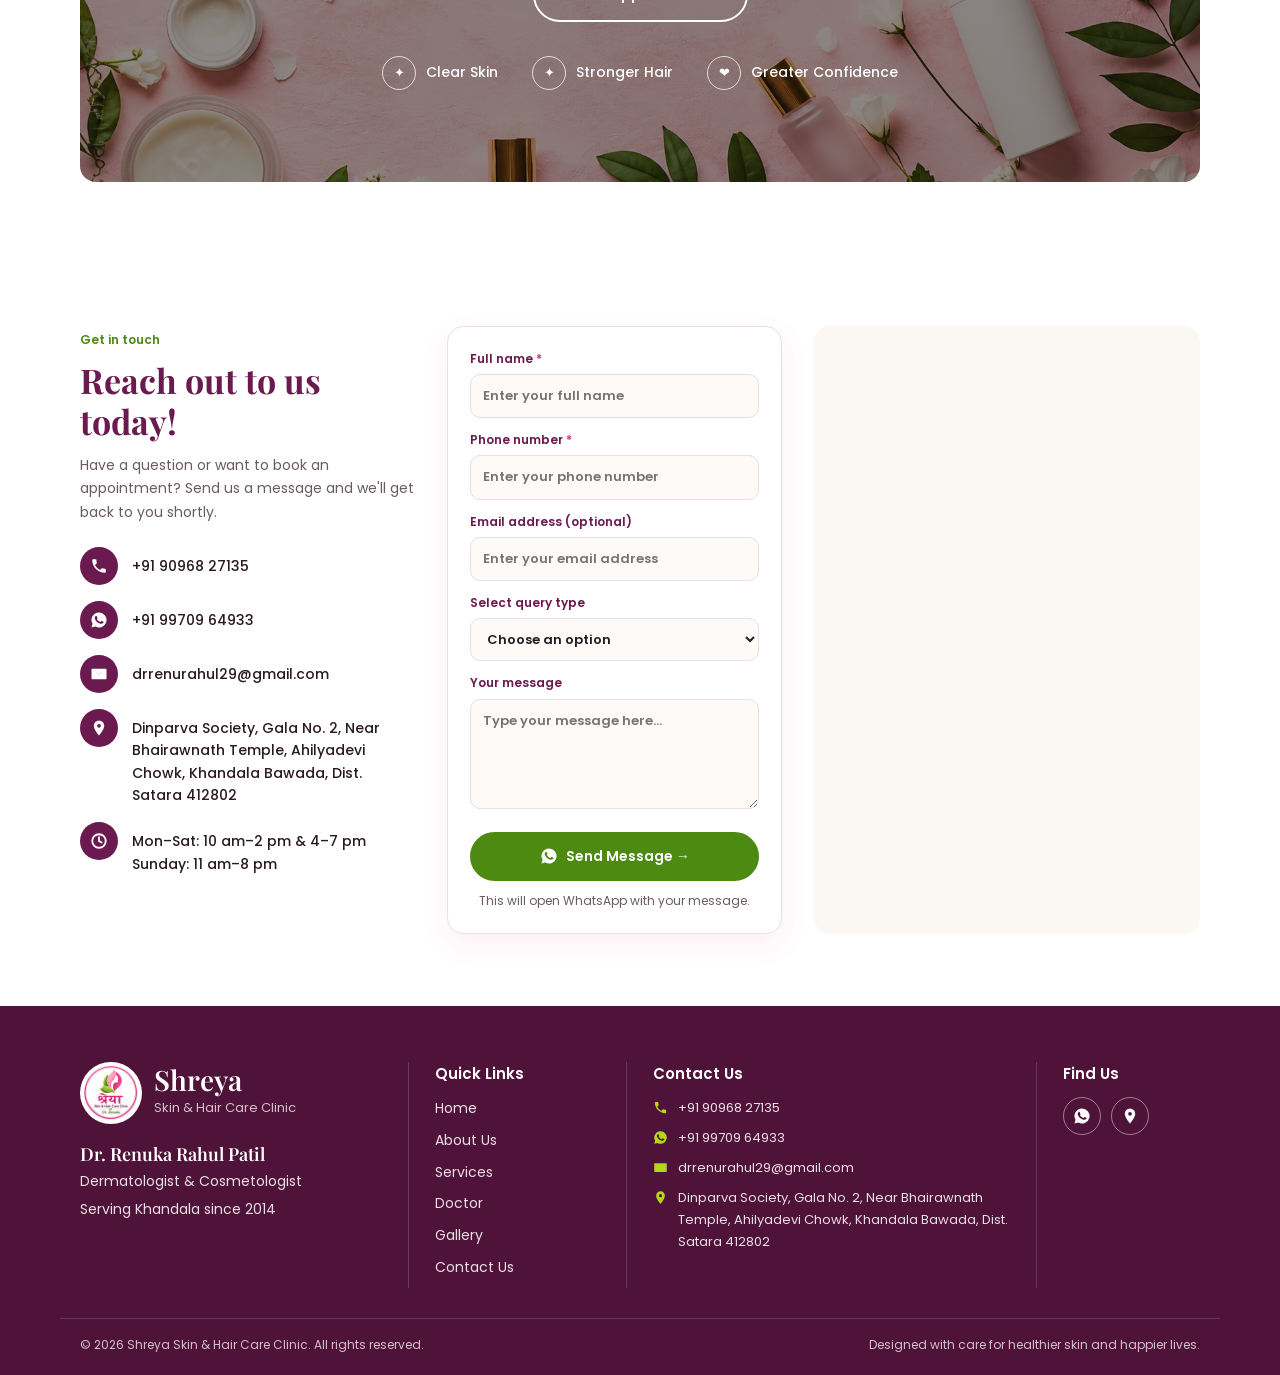
==== commit d62a826e: "Add files via upload" ====
--- a/index.html
+++ b/index.html
@@ -10,11 +10,7 @@
 <link rel="stylesheet" href="css/style.css">
 </head>
 <body>
-<header><div class="wrap">
-<a href="index.html" class="brand"><img src="images/logo.jpg" alt="Shreya clinic logo"><span>Shreya Skin & Hair Care Clinic</span></a>
-<nav><a href="index.html" aria-current="true">Home</a><a href="about.html">About Us</a><a href="service.html">Services</a><a href="doctor.html">Doctor</a><a href="gallery.html">Gallery</a><a href="contact.html">Contact Us</a></nav>
-<a class="btn" href="contact.html">Book Appointment</a>
-</div></header>
+<script src="js/header.js"></script>
 
 <main>
 <div class="hero"><div class="wrap">
@@ -71,59 +67,42 @@
 <p lang="mr-Latn">Majha chehra khup kalpat ani aged disat hota, ithlya treatment mule mala khup changla farak padla. Majhya kesanna suddha halu halu farak disat ahe. Mam khup knowledgeable ani caring ahet. Mi majha chehra baghun khup nervous jhale hote pan mam chya treatment mule mala khup chhan farak disto ahe. Mi majhya aaila suddha mam kade treatment sathi gheun janar ahe. Majha own personal opinion, jyanna kharach garaj asel tyanni Shreya clinic madhe avashya treatment ghyavi. Thank you so much mam. &#128522;</p>
 <div class="who"><b>Alisha Shaikh</b><span>Google Review</span><small>Shreya Skin &amp; Hair Care Clinic, Khandala</small></div></div>
 </div></div></section>
-<section><div class="wrap"><div class="teal center"><h2>Ready for healthier skin and hair?</h2><p>Book a consultation with Dr. Renuka Rahul Patil today.</p><a class="btn"  href="#book">Book Appointment</a></div></div></section>
-<section id="book" class="bks"><div class="wrap bk">
-<div class="bkl">
-<div class="bkc">
-<div class="ic"><span><svg viewBox="0 0 24 24" width="22" height="22" aria-hidden="true"><path fill="currentColor" d="M12 2a7 7 0 0 0-7 7c0 5.2 7 13 7 13s7-7.8 7-13a7 7 0 0 0-7-7zm0 9.5A2.5 2.5 0 1 1 12 6.5a2.5 2.5 0 0 1 0 5z"/></svg></span><p>Shreya Skin &amp; Hair Care Clinic, Dinparva Society, Gala No. 2, Near Bhairawnath Temple, Ahilyadevi Chowk, Khandala Bawada, Dist. Satara 412802</p></div>
-<div class="ic"><span><svg viewBox="0 0 24 24" width="22" height="22" aria-hidden="true"><path fill="currentColor" d="M6.6 10.8a15.1 15.1 0 0 0 6.6 6.6l2.2-2.2a1 1 0 0 1 1-.25c1.1.37 2.3.57 3.6.57a1 1 0 0 1 1 1V20a1 1 0 0 1-1 1C10.6 21 3 13.4 3 4a1 1 0 0 1 1-1h3.5a1 1 0 0 1 1 1c0 1.3.2 2.5.57 3.6a1 1 0 0 1-.25 1z"/></svg></span><p><a href="tel:+919096827135">+91 90968 27135</a><br>Emergency: <a href="tel:+919970964933">+91 99709 64933</a></p></div>
-</div>
-<div class="bmap"><iframe title="Shreya Skin &amp; Hair Care Clinic location" src="https://www.google.com/maps?q=Shreya+Skin+Hair+Care+Clinic+Ahilyadevi+Chowk+Khandala+Satara+412802&amp;output=embed" loading="lazy" referrerpolicy="no-referrer-when-downgrade" allowfullscreen></iframe></div>
-</div>
-<div class="bkr">
-<div class="eyebrow">Book an appointment</div>
+<section><div class="wrap"><div class="teal"><div class="cta-t"><h2>Ready for healthier skin and hair?</h2><p>Book a consultation with Dr. Renuka Rahul Patil today.</p><a class="btn" href="#book">Book Appointment</a></div>
+<ul class="cta-f"><li><i>&#10022;</i>Clear Skin</li><li><i>&#10022;</i>Stronger Hair</li><li><i>&#10084;</i>Greater Confidence</li></ul>
+</div></div></section>
+<section id="book" class="gts"><div class="wrap gt">
+<div class="gt-info">
+<div class="eyebrow">Get in touch</div>
 <h2>Reach out to us today!</h2>
-<p>Booking your appointment is easy and fast. Choose a time that works for you and Dr. Renuka Rahul Patil will be ready.</p>
-<form id="bkf" class="bkf">
-<input type="text" name="name" placeholder="Full name" aria-label="Full name" required>
-<input type="tel" name="phone" placeholder="Phone number" aria-label="Phone number" required>
-<input type="email" name="email" placeholder="Email address (optional)" aria-label="Email address">
-<select name="service" aria-label="Select service" required>
-<option value="">Select service</option>
-<option>Acne treatment</option>
-<option>Dark spots &amp; pigmentation</option>
-<option>Hair fall treatment</option>
-<option>Dandruff &amp; scalp care</option>
-<option>Psoriasis</option>
-<option>Fungal infection</option>
-<option>Allergy &amp; dry skin</option>
-<option>Other</option>
-</select>
-<input type="date" name="date" aria-label="Preferred date">
-<input type="time" name="time" aria-label="Preferred time">
-<textarea name="msg" rows="4" placeholder="Tell us about your service or problem..." aria-label="Description"></textarea>
-<button class="btn" type="submit">Send Message &rarr;</button>
+<p class="gt-lead">Have a question or want to book an appointment? Send us a message and we'll get back to you shortly.</p>
+<ul class="gt-list">
+<li><span><svg viewBox="0 0 24 24" width="18" height="18" aria-hidden="true"><path fill="currentColor" d="M6.6 10.8a15.1 15.1 0 0 0 6.6 6.6l2.2-2.2a1 1 0 0 1 1-.25c1.1.37 2.3.57 3.6.57a1 1 0 0 1 1 1V20a1 1 0 0 1-1 1C10.6 21 3 13.4 3 4a1 1 0 0 1 1-1h3.5a1 1 0 0 1 1 1c0 1.3.2 2.5.57 3.6a1 1 0 0 1-.25 1z"/></svg></span><a href="tel:+919096827135">+91 90968 27135</a></li>
+<li><span><svg viewBox="0 0 24 24" width="18" height="18" aria-hidden="true"><path fill="currentColor" d="M12 2a10 10 0 0 0-8.6 15.1L2 22l5.1-1.3A10 10 0 1 0 12 2zm5.2 13.9c-.2.6-1.3 1.2-1.8 1.2-.5.1-1 .2-3.3-.7-2.8-1.2-4.6-4-4.7-4.2-.1-.2-1.1-1.5-1.1-2.8s.7-2 1-2.3c.2-.3.5-.3.7-.3h.5c.2 0 .4 0 .6.5l.8 2c.1.2.1.3 0 .5l-.4.6c-.1.2-.3.3-.1.6.2.3.8 1.3 1.7 2.1 1.2 1 2.1 1.3 2.4 1.5.3.1.5.1.6-.1l.9-1.1c.2-.3.4-.2.6-.1l1.9.9c.3.1.5.2.5.3.1.2.1.8-.1 1.4z"/></svg></span><a href="tel:+919970964933">+91 99709 64933</a></li>
+<li><span><svg viewBox="0 0 24 24" width="18" height="18" aria-hidden="true"><path fill="currentColor" d="M3 5h18a1 1 0 0 1 1 1v12a1 1 0 0 1-1 1H3a1 1 0 0 1-1-1V6a1 1 0 0 1 1-1zm9 7.3L4.5 7v.1L12 12.5 19.5 7.1V7L12 12.3z"/></svg></span><a href="mailto:drrenurahul29@gmail.com">drrenurahul29@gmail.com</a></li>
+<li><span><svg viewBox="0 0 24 24" width="18" height="18" aria-hidden="true"><path fill="currentColor" d="M12 2a7 7 0 0 0-7 7c0 5.2 7 13 7 13s7-7.8 7-13a7 7 0 0 0-7-7zm0 9.5A2.5 2.5 0 1 1 12 6.5a2.5 2.5 0 0 1 0 5z"/></svg></span><address>Dinparva Society, Gala No. 2, Near Bhairawnath Temple, Ahilyadevi Chowk, Khandala Bawada, Dist. Satara 412802</address></li>
+<li><span><svg viewBox="0 0 24 24" width="18" height="18" aria-hidden="true"><circle cx="12" cy="12" r="9" fill="none" stroke="currentColor" stroke-width="2.4"/><path d="M12 7v5l3.5 2" fill="none" stroke="currentColor" stroke-width="2.4" stroke-linecap="round"/></svg></span><div>Mon&ndash;Sat: 10 am&ndash;2 pm &amp; 4&ndash;7 pm<br>Sunday: 11 am&ndash;8 pm</div></li>
+</ul></div>
+<form id="bkf" class="gt-form">
+<label>Full name <i>*</i><input type="text" name="name" placeholder="Enter your full name" required></label>
+<label>Phone number <i>*</i><input type="tel" name="phone" placeholder="Enter your phone number" required></label>
+<label>Email address (optional)<input type="email" name="email" placeholder="Enter your email address"></label>
+<label>Select query type<select name="service" required><option value="">Choose an option</option><option>Acne treatment</option><option>Dark spots &amp; pigmentation</option><option>Hair fall treatment</option><option>Dandruff &amp; scalp care</option><option>Psoriasis</option><option>Fungal infection</option><option>Allergy &amp; dry skin</option><option>Other</option></select></label>
+<label>Your message<textarea name="msg" rows="4" placeholder="Type your message here..."></textarea></label>
+<button class="btn wa" type="submit"><svg viewBox="0 0 24 24" width="18" height="18" aria-hidden="true"><path fill="currentColor" d="M12 2a10 10 0 0 0-8.6 15.1L2 22l5.1-1.3A10 10 0 1 0 12 2zm5.2 13.9c-.2.6-1.3 1.2-1.8 1.2-.5.1-1 .2-3.3-.7-2.8-1.2-4.6-4-4.7-4.2-.1-.2-1.1-1.5-1.1-2.8s.7-2 1-2.3c.2-.3.5-.3.7-.3h.5c.2 0 .4 0 .6.5l.8 2c.1.2.1.3 0 .5l-.4.6c-.1.2-.3.3-.1.6.2.3.8 1.3 1.7 2.1 1.2 1 2.1 1.3 2.4 1.5.3.1.5.1.6-.1l.9-1.1c.2-.3.4-.2.6-.1l1.9.9c.3.1.5.2.5.3.1.2.1.8-.1 1.4z"/></svg> Send Message &rarr;</button>
+<p class="bkn">This will open WhatsApp with your message.</p>
 </form>
-<p class="bkn">Your message opens in WhatsApp so you can send it to the clinic.</p>
-</div>
+<div class="gt-photo"><img src="images/clinic-front.jpg" alt="Shreya Skin &amp; Hair Care Clinic entrance" loading="lazy" onerror="this.outerHTML='<iframe title=&quot;Clinic location&quot; src=&quot;https://www.google.com/maps?q=Shreya+Skin+Hair+Care+Clinic+Ahilyadevi+Chowk+Khandala+Satara+412802&amp;output=embed&quot; loading=&quot;lazy&quot;></iframe>'"></div>
 </div></section>
 <script>
 document.getElementById('bkf').addEventListener('submit',function(e){
-e.preventDefault();var f=e.target,v=function(n){return f.elements[n].value.trim()};
+e.preventDefault();var f=e.target,v=function(n){return (f.elements[n]?f.elements[n].value.trim():'')};
 var t='Appointment request%0AName: '+encodeURIComponent(v('name'))+'%0APhone: '+encodeURIComponent(v('phone'))+(v('email')?'%0AEmail: '+encodeURIComponent(v('email')):'')+'%0AService: '+encodeURIComponent(v('service'))+(v('date')?'%0ADate: '+encodeURIComponent(v('date')):'')+(v('time')?'%0ATime: '+encodeURIComponent(v('time')):'')+(v('msg')?'%0AMessage: '+encodeURIComponent(v('msg')):'');
 window.open('https://wa.me/919096827135?text='+t,'_blank','noopener');
 });
 </script>
 </main>
 
-<footer><div class="wrap">
-<div class="grid3">
-<div><div class="wm">Shreya</div><p>Skin &amp; Hair Care Clinic<br>Dr. Renuka Rahul Patil<br>Serving Khandala since 2014</p></div>
-<div><h3>Contact Us</h3><a href="tel:+919096827135">+91 90968 27135</a><a href="tel:+919970964933">Emergency: +91 99709 64933</a><a href="mailto:drrenurahul29@gmail.com">drrenurahul29@gmail.com</a><p>Dinparva Society, Gala No. 2, Near Bhairawnath Temple, Ahilyadevi Chowk, Khandala Bawada, Dist. Satara 412802</p></div>
-<div><h3>Quick Links</h3><a href="about.html">About Us</a><a href="service.html">Services</a><a href="doctor.html">Doctor</a><a href="gallery.html">Gallery</a><a href="contact.html">Contact Us</a></div>
-</div>
-<div class="small">© 2026 Shreya Skin & Hair Care Clinic. All rights reserved.</div>
-</div></footer>
+<script src="js/footer.js"></script>
 <script src="js/main.js"></script>
 </body>
 </html>
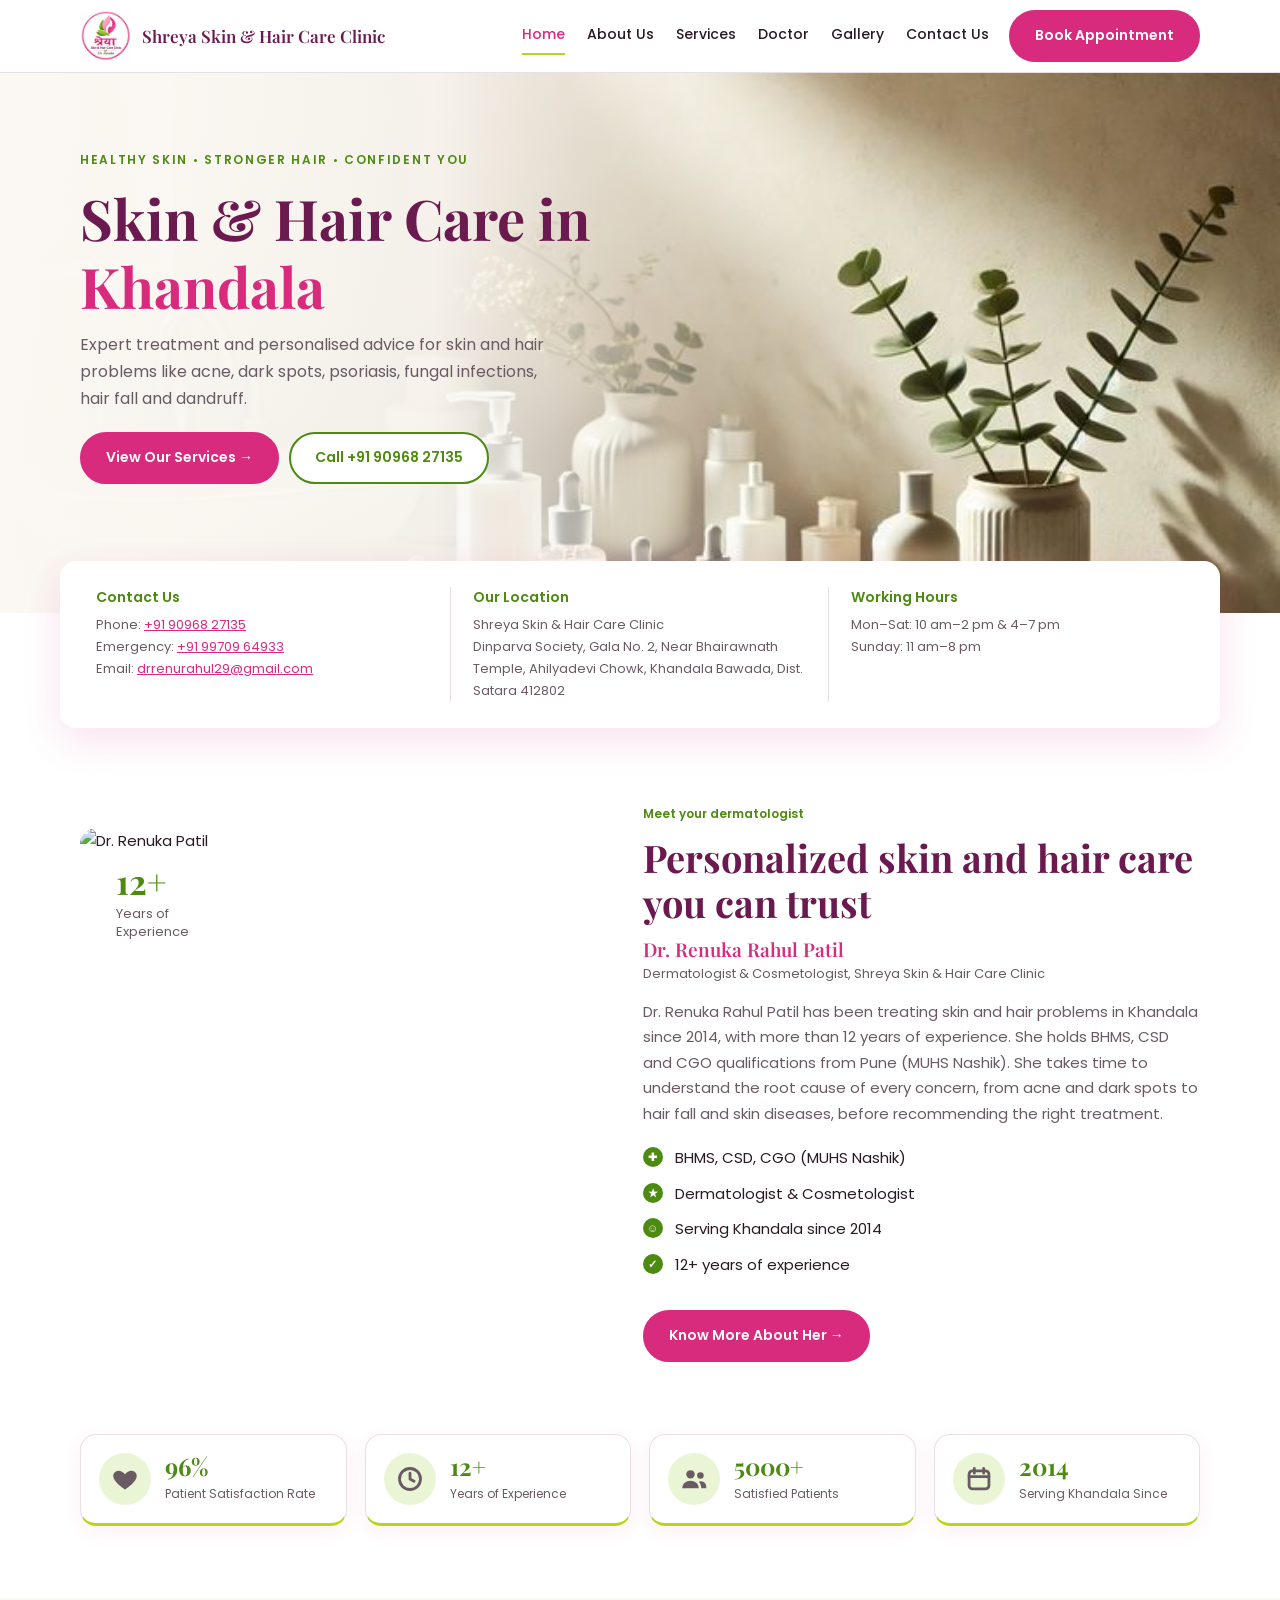
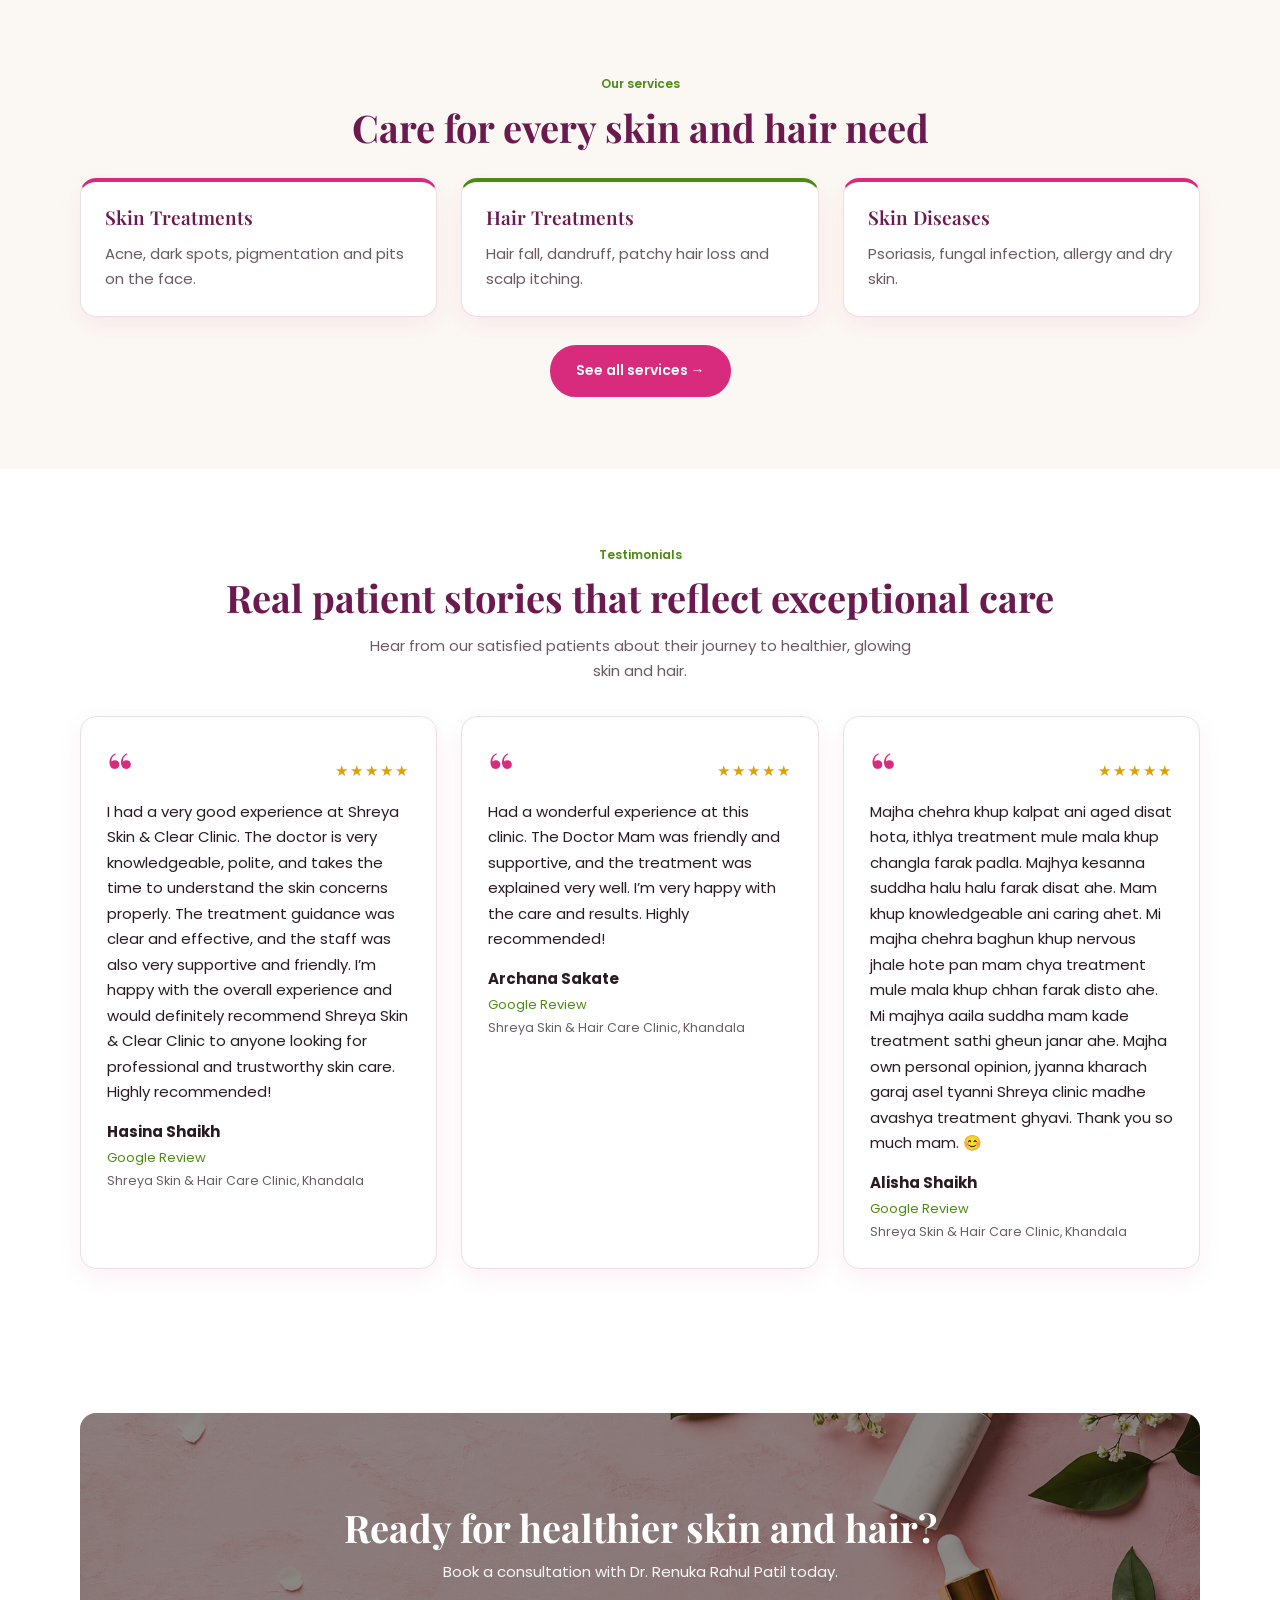
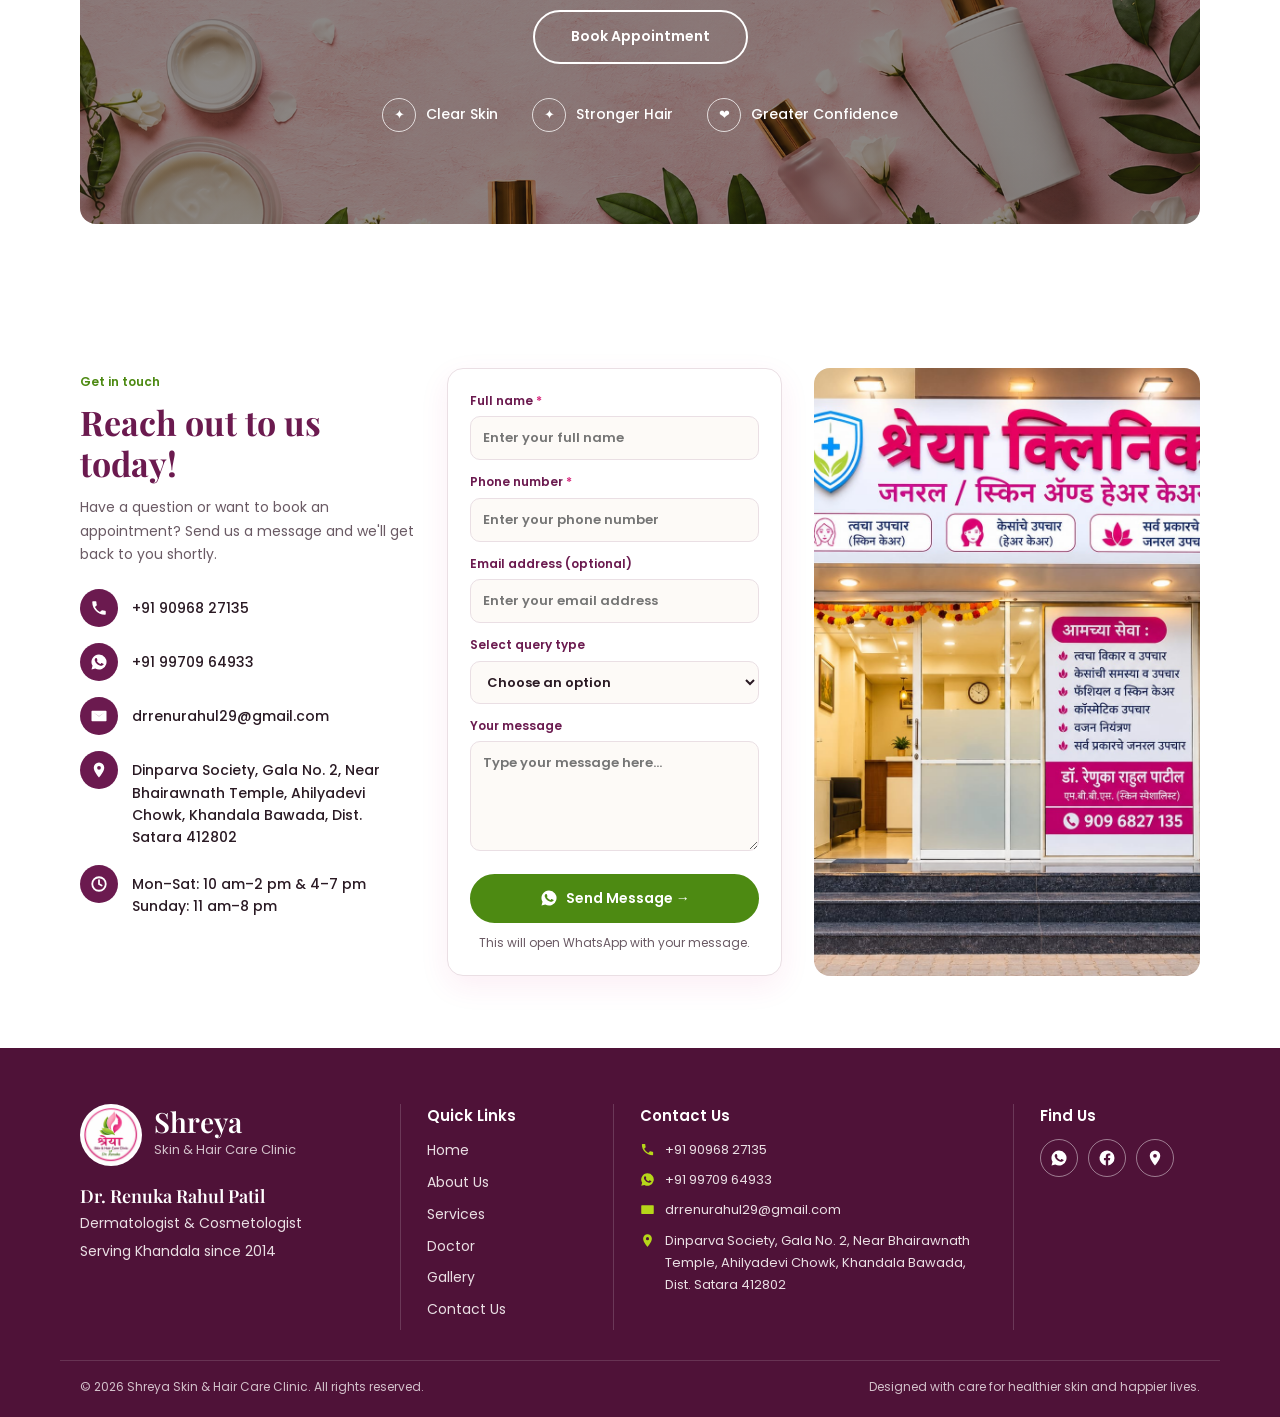
==== commit 84135478: "Add files via upload" ====
--- a/index.html
+++ b/index.html
@@ -25,7 +25,7 @@
 <div><h3>Working Hours</h3><p>Mon–Sat: 10 am–2 pm &amp; 4–7 pm<br>Sunday: 11 am–8 pm</p></div>
 </div></div>
 <section><div class="wrap dr">
-<div class="drimg"><img src="images/dr-renuka-patil.jpg" alt="Dr. Renuka Patil"><div class="exp"><b>12+</b><span>Years of<br>Experience</span></div></div>
+<div class="drimg"><img src="images/dr-renuka-patil.png" alt="Dr. Renuka Patil"><div class="exp"><b>12+</b><span>Years of<br>Experience</span></div></div>
 <div class="drtxt">
 <div class="eyebrow">Meet your dermatologist</div>
 <h2>Personalized skin and hair care you can trust</h2>
@@ -52,8 +52,10 @@
 <div class="grid3" style="margin-top:28px">
 <div class="card"><div class="b"><h3>Skin Treatments</h3><p>Acne, dark spots, pigmentation and pits on the face.</p></div></div>
 <div class="card"><div class="b"><h3>Hair Treatments</h3><p>Hair fall, dandruff, patchy hair loss and scalp itching.</p></div></div>
-<div class="card"><div class="b"><h3>Skin Diseases</h3><p>Psoriasis, fungal infection, allergy and dry skin.</p><a class="l" href="service.html">See all services</a></div></div>
-</div></div></section>
+<div class="card"><div class="b"><h3>Skin Diseases</h3><p>Psoriasis, fungal infection, allergy and dry skin.</p></div></div>
+</div>
+<div class="center" style="margin-top:28px"><a class="btn" href="service.html">See all services &rarr;</a></div>
+</div></section>
 <section><div class="wrap">
 <div class="center"><div class="eyebrow" style="justify-content:center">Testimonials</div><h2>Real patient stories that reflect exceptional care</h2><p>Hear from our satisfied patients about their journey to healthier, glowing skin and hair.</p></div>
 <div class="tmg" style="grid-template-columns:repeat(auto-fit,minmax(280px,1fr))">
@@ -91,7 +93,7 @@
 <button class="btn wa" type="submit"><svg viewBox="0 0 24 24" width="18" height="18" aria-hidden="true"><path fill="currentColor" d="M12 2a10 10 0 0 0-8.6 15.1L2 22l5.1-1.3A10 10 0 1 0 12 2zm5.2 13.9c-.2.6-1.3 1.2-1.8 1.2-.5.1-1 .2-3.3-.7-2.8-1.2-4.6-4-4.7-4.2-.1-.2-1.1-1.5-1.1-2.8s.7-2 1-2.3c.2-.3.5-.3.7-.3h.5c.2 0 .4 0 .6.5l.8 2c.1.2.1.3 0 .5l-.4.6c-.1.2-.3.3-.1.6.2.3.8 1.3 1.7 2.1 1.2 1 2.1 1.3 2.4 1.5.3.1.5.1.6-.1l.9-1.1c.2-.3.4-.2.6-.1l1.9.9c.3.1.5.2.5.3.1.2.1.8-.1 1.4z"/></svg> Send Message &rarr;</button>
 <p class="bkn">This will open WhatsApp with your message.</p>
 </form>
-<div class="gt-photo"><img src="images/clinic-front.jpg" alt="Shreya Skin &amp; Hair Care Clinic entrance" loading="lazy" onerror="this.outerHTML='<iframe title=&quot;Clinic location&quot; src=&quot;https://www.google.com/maps?q=Shreya+Skin+Hair+Care+Clinic+Ahilyadevi+Chowk+Khandala+Satara+412802&amp;output=embed&quot; loading=&quot;lazy&quot;></iframe>'"></div>
+<div class="gt-photo"><img src="images/clinic.jpeg" alt="Shreya Skin &amp; Hair Care Clinic entrance" loading="lazy" onerror="this.outerHTML='<iframe title=&quot;Clinic location&quot; src=&quot;https://www.google.com/maps?q=Shreya+Skin+Hair+Care+Clinic+Ahilyadevi+Chowk+Khandala+Satara+412802&amp;output=embed&quot; loading=&quot;lazy&quot;></iframe>'"></div>
 </div></section>
 <script>
 document.getElementById('bkf').addEventListener('submit',function(e){
--- a/css/style.css
+++ b/css/style.css
@@ -191,3 +191,6 @@
 .ft-bar{display:flex;justify-content:space-between;gap:16px;flex-wrap:wrap;border-top:1px solid rgba(255,255,255,.16);margin-top:30px;padding-top:16px;font-size:12px;opacity:.85}
 @media(max-width:900px){.gt{grid-template-columns:1fr}.ft{grid-template-columns:1fr 1fr;gap:28px 0}.ft>div:nth-child(odd){padding-left:0;border:0}}
 @media(max-width:520px){.ft{grid-template-columns:1fr}.ft>div{padding:0;border:0}}
+.map-embed{border-radius:var(--r);overflow:hidden;border:1px solid var(--line)}
+.map-embed iframe{display:block;width:100%;height:450px;border:0}
+@media(max-width:600px){.map-embed iframe{height:320px}}
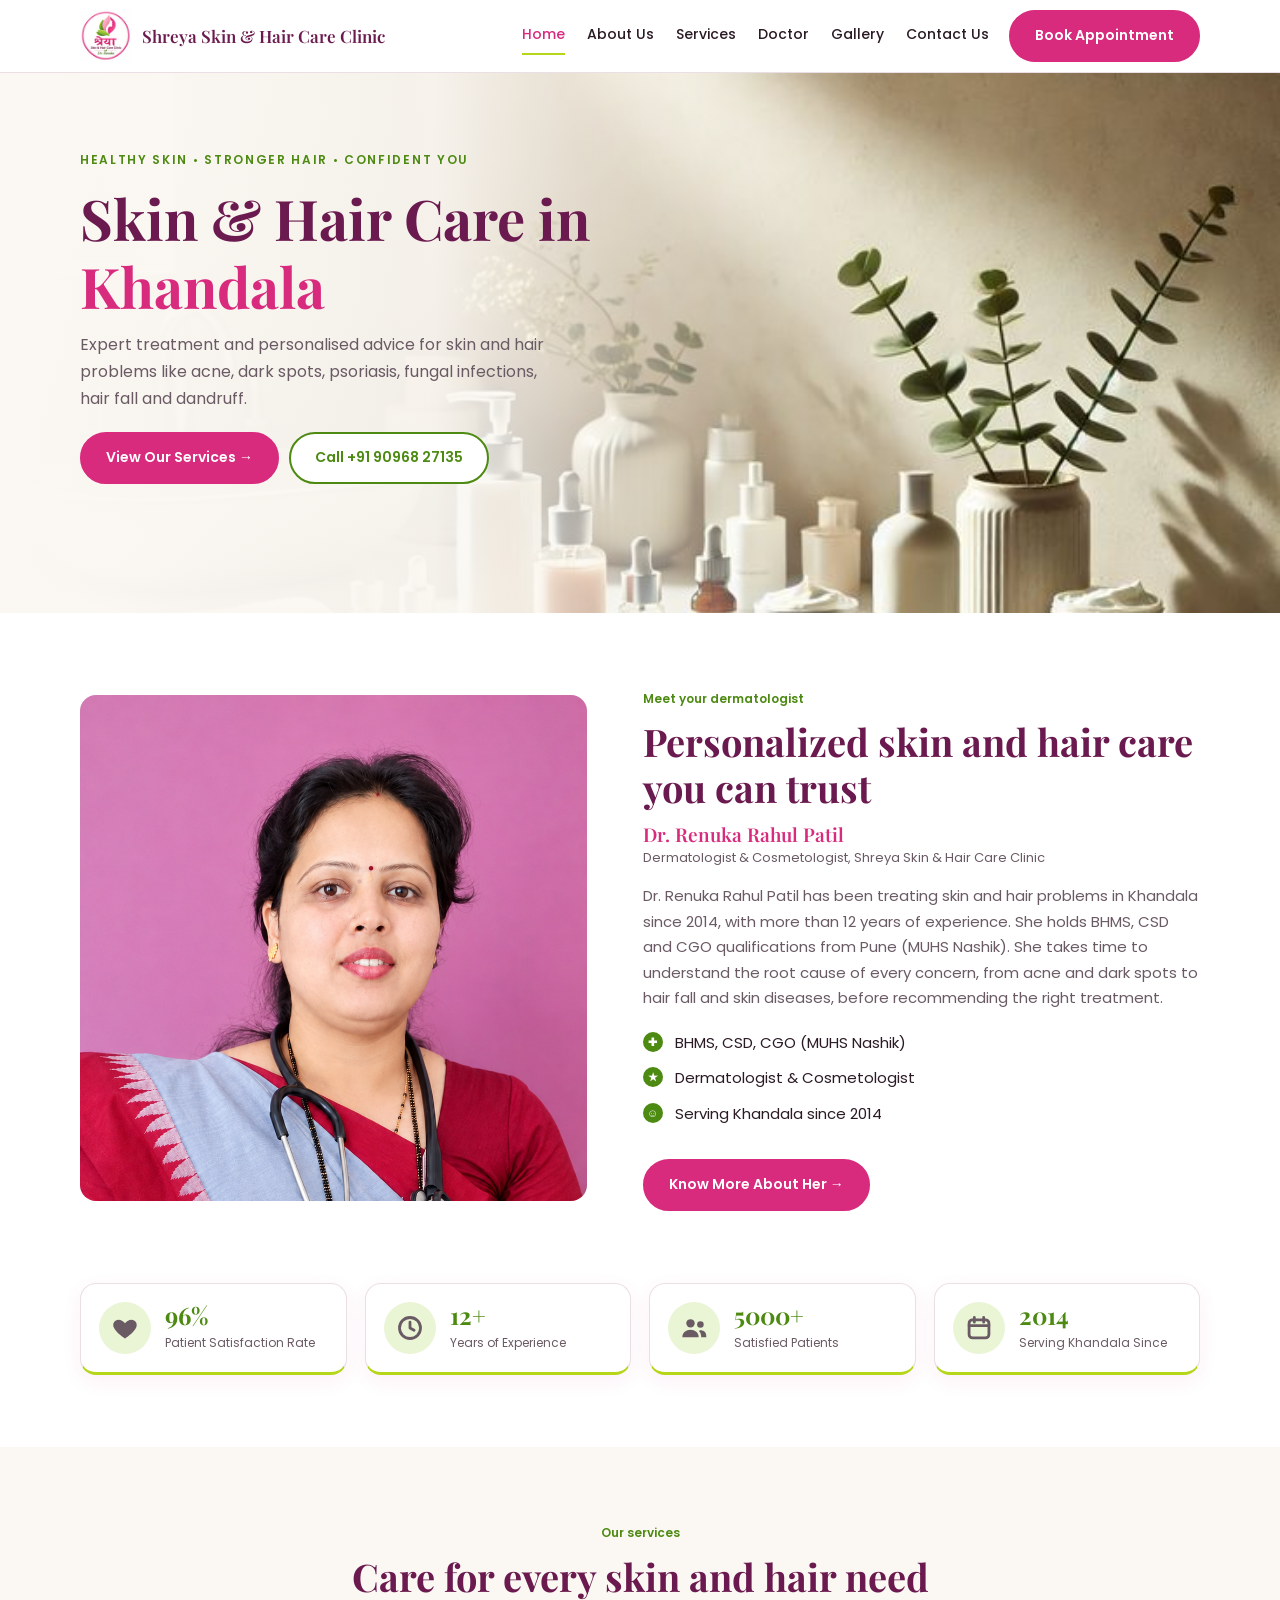
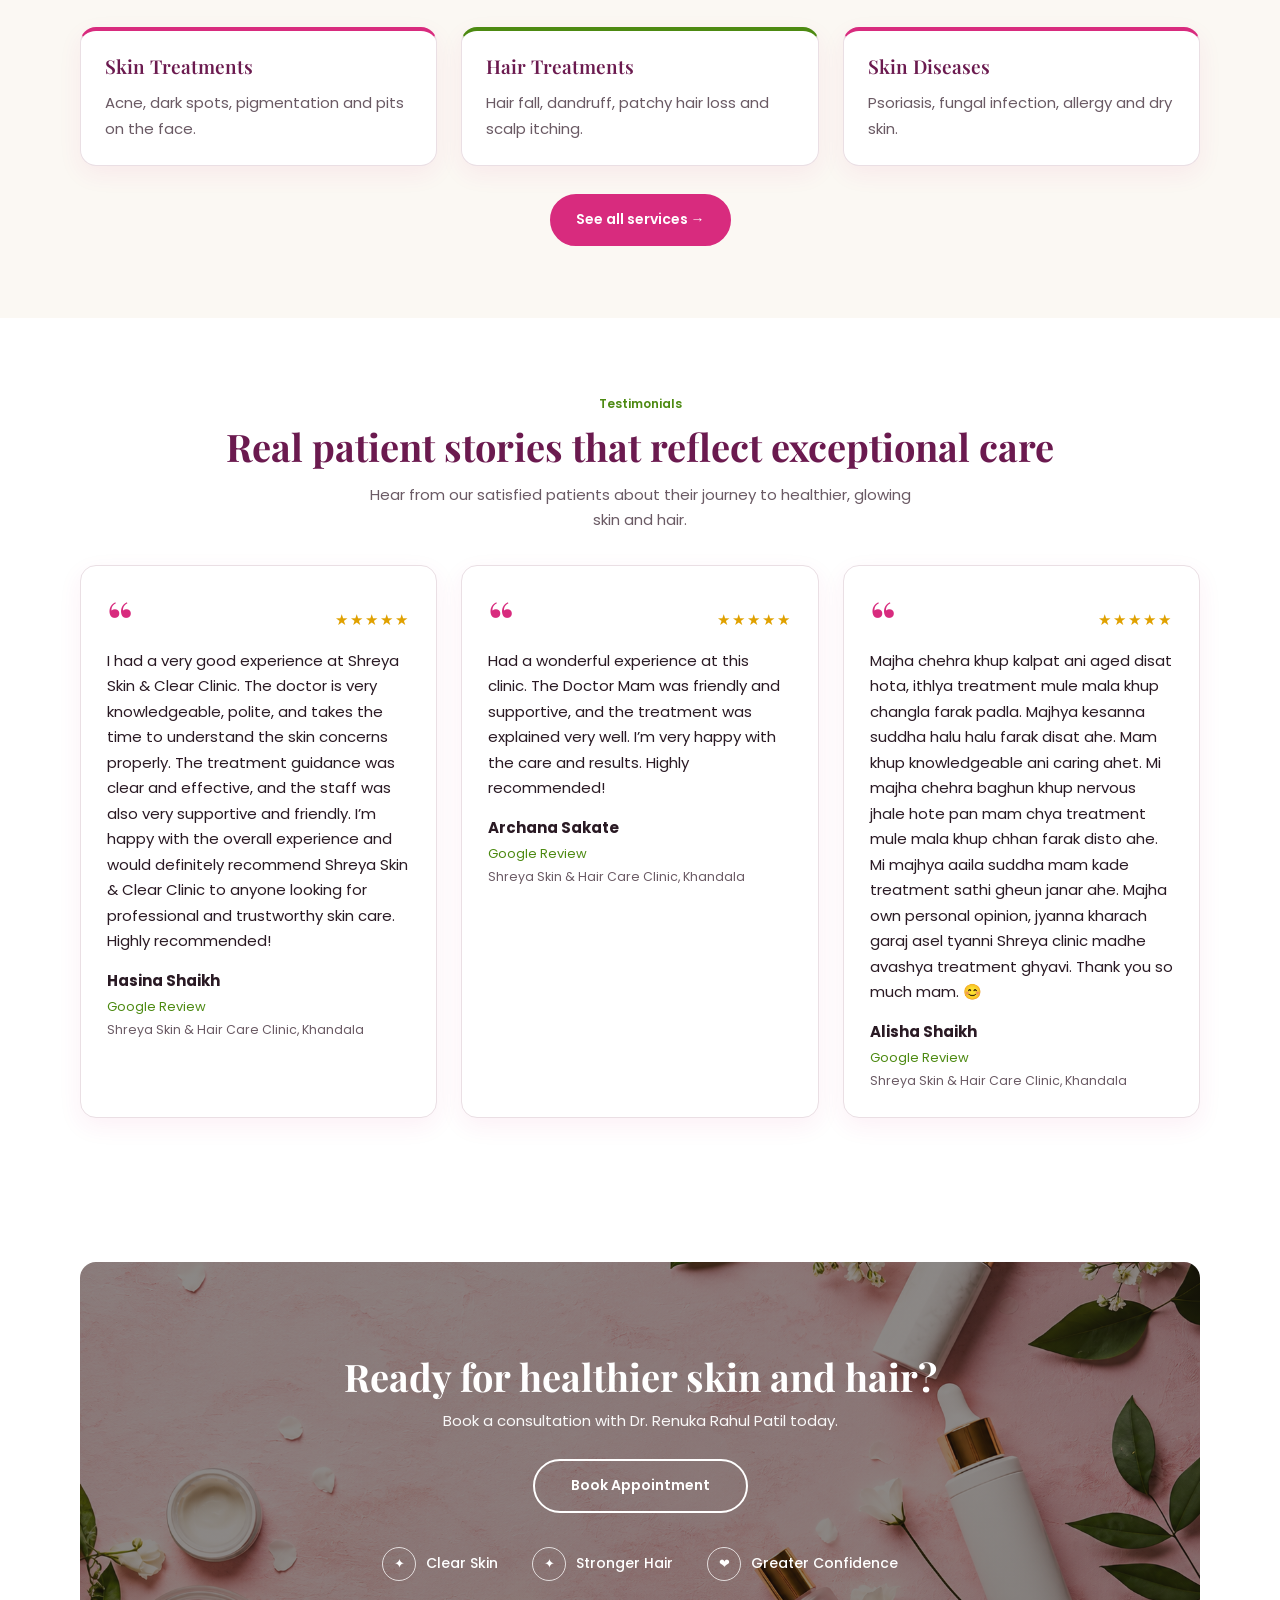
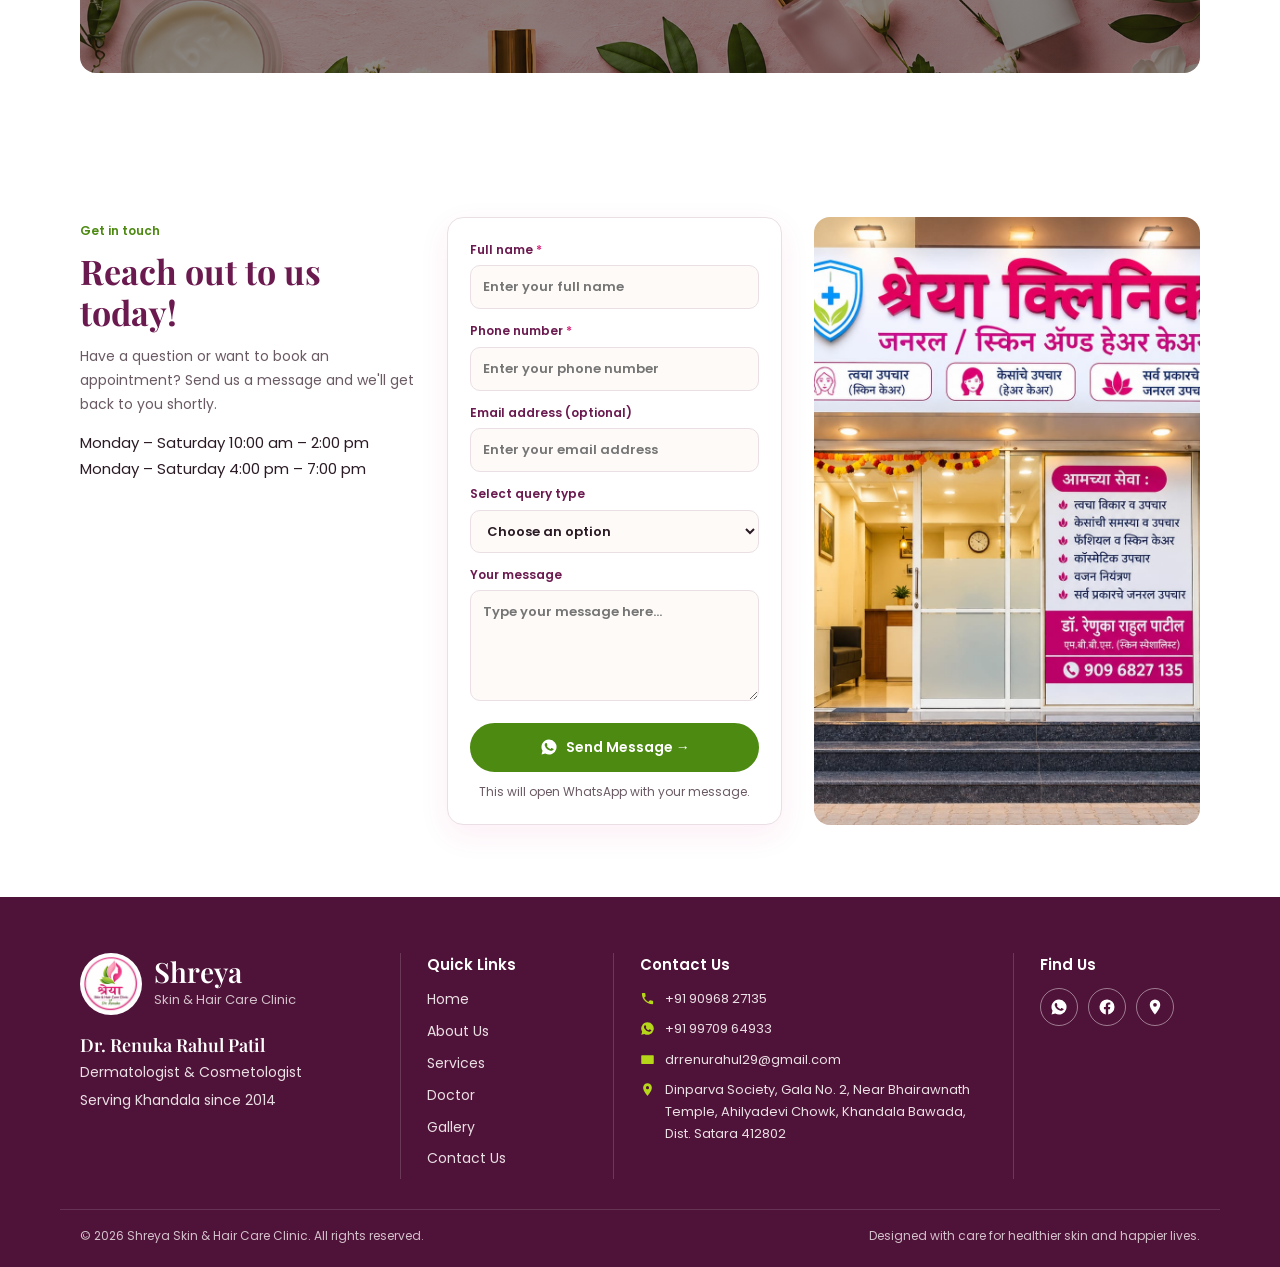
==== commit 31dbcc9d: "Add files via upload" ====
--- a/index.html
+++ b/index.html
@@ -19,13 +19,9 @@
 <p>Expert treatment and personalised advice for skin and hair problems like acne, dark spots, psoriasis, fungal infections, hair fall and dandruff.</p>
 <a class="btn" href="service.html">View Our Services &rarr;</a><a class="btn ghost" href="tel:+919096827135">Call +91 90968 27135</a></div>
 </div></div>
-<div class="info"><div class="wrap">
-<div><h3>Contact Us</h3><p>Phone: <a href="tel:+919096827135">+91 90968 27135</a><br>Emergency: <a href="tel:+919970964933">+91 99709 64933</a><br>Email: <a href="mailto:drrenurahul29@gmail.com">drrenurahul29@gmail.com</a></p></div>
-<div><h3>Our Location</h3><p>Shreya Skin &amp; Hair Care Clinic<br>Dinparva Society, Gala No. 2, Near Bhairawnath Temple, Ahilyadevi Chowk, Khandala Bawada, Dist. Satara 412802</p></div>
-<div><h3>Working Hours</h3><p>Mon–Sat: 10 am–2 pm &amp; 4–7 pm<br>Sunday: 11 am–8 pm</p></div>
-</div></div>
+
 <section><div class="wrap dr">
-<div class="drimg"><img src="images/dr-renuka-patil.png" alt="Dr. Renuka Patil"><div class="exp"><b>12+</b><span>Years of<br>Experience</span></div></div>
+<div class="drimg"><img src="images/dr-renuka-patil.png" alt="Dr. Renuka Patil"></div>
 <div class="drtxt">
 <div class="eyebrow">Meet your dermatologist</div>
 <h2>Personalized skin and hair care you can trust</h2>
@@ -36,7 +32,7 @@
 <li><i>&#10010;</i>BHMS, CSD, CGO (MUHS Nashik)</li>
 <li><i>&#9733;</i>Dermatologist &amp; Cosmetologist</li>
 <li><i>&#9786;</i>Serving Khandala since 2014</li>
-<li><i>&#10003;</i>12+ years of experience</li>
+
 </ul>
 <a class="btn" href="doctor.html">Know More About Her &rarr;</a>
 </div>
@@ -74,16 +70,20 @@
 </div></div></section>
 <section id="book" class="gts"><div class="wrap gt">
 <div class="gt-info">
-<div class="eyebrow">Get in touch</div>
-<h2>Reach out to us today!</h2>
-<p class="gt-lead">Have a question or want to book an appointment? Send us a message and we'll get back to you shortly.</p>
-<ul class="gt-list">
-<li><span><svg viewBox="0 0 24 24" width="18" height="18" aria-hidden="true"><path fill="currentColor" d="M6.6 10.8a15.1 15.1 0 0 0 6.6 6.6l2.2-2.2a1 1 0 0 1 1-.25c1.1.37 2.3.57 3.6.57a1 1 0 0 1 1 1V20a1 1 0 0 1-1 1C10.6 21 3 13.4 3 4a1 1 0 0 1 1-1h3.5a1 1 0 0 1 1 1c0 1.3.2 2.5.57 3.6a1 1 0 0 1-.25 1z"/></svg></span><a href="tel:+919096827135">+91 90968 27135</a></li>
-<li><span><svg viewBox="0 0 24 24" width="18" height="18" aria-hidden="true"><path fill="currentColor" d="M12 2a10 10 0 0 0-8.6 15.1L2 22l5.1-1.3A10 10 0 1 0 12 2zm5.2 13.9c-.2.6-1.3 1.2-1.8 1.2-.5.1-1 .2-3.3-.7-2.8-1.2-4.6-4-4.7-4.2-.1-.2-1.1-1.5-1.1-2.8s.7-2 1-2.3c.2-.3.5-.3.7-.3h.5c.2 0 .4 0 .6.5l.8 2c.1.2.1.3 0 .5l-.4.6c-.1.2-.3.3-.1.6.2.3.8 1.3 1.7 2.1 1.2 1 2.1 1.3 2.4 1.5.3.1.5.1.6-.1l.9-1.1c.2-.3.4-.2.6-.1l1.9.9c.3.1.5.2.5.3.1.2.1.8-.1 1.4z"/></svg></span><a href="tel:+919970964933">+91 99709 64933</a></li>
-<li><span><svg viewBox="0 0 24 24" width="18" height="18" aria-hidden="true"><path fill="currentColor" d="M3 5h18a1 1 0 0 1 1 1v12a1 1 0 0 1-1 1H3a1 1 0 0 1-1-1V6a1 1 0 0 1 1-1zm9 7.3L4.5 7v.1L12 12.5 19.5 7.1V7L12 12.3z"/></svg></span><a href="mailto:drrenurahul29@gmail.com">drrenurahul29@gmail.com</a></li>
-<li><span><svg viewBox="0 0 24 24" width="18" height="18" aria-hidden="true"><path fill="currentColor" d="M12 2a7 7 0 0 0-7 7c0 5.2 7 13 7 13s7-7.8 7-13a7 7 0 0 0-7-7zm0 9.5A2.5 2.5 0 1 1 12 6.5a2.5 2.5 0 0 1 0 5z"/></svg></span><address>Dinparva Society, Gala No. 2, Near Bhairawnath Temple, Ahilyadevi Chowk, Khandala Bawada, Dist. Satara 412802</address></li>
-<li><span><svg viewBox="0 0 24 24" width="18" height="18" aria-hidden="true"><circle cx="12" cy="12" r="9" fill="none" stroke="currentColor" stroke-width="2.4"/><path d="M12 7v5l3.5 2" fill="none" stroke="currentColor" stroke-width="2.4" stroke-linecap="round"/></svg></span><div>Mon&ndash;Sat: 10 am&ndash;2 pm &amp; 4&ndash;7 pm<br>Sunday: 11 am&ndash;8 pm</div></li>
-</ul></div>
+    <div class="eyebrow">Get in touch</div>
+    <h2>Reach out to us today!</h2>
+    <p class="gt-lead">Have a question or want to book an appointment? Send us a message and we'll get back to you shortly.</p>
+    <div class="timing-list">
+      <div class="timing-row">
+        <span class="day">Monday – Saturday</span>
+        <span class="time">10:00 am – 2:00 pm</span>
+      </div>
+      <div class="timing-row">
+        <span class="day">Monday – Saturday</span>
+        <span class="time">4:00 pm – 7:00 pm</span>
+      </div>
+    </div>
+  </div>
 <form id="bkf" class="gt-form">
 <label>Full name <i>*</i><input type="text" name="name" placeholder="Enter your full name" required></label>
 <label>Phone number <i>*</i><input type="tel" name="phone" placeholder="Enter your phone number" required></label>
@@ -106,5 +106,6 @@
 
 <script src="js/footer.js"></script>
 <script src="js/main.js"></script>
+<script src="js/booking-popup.js"></script>
 </body>
 </html>
